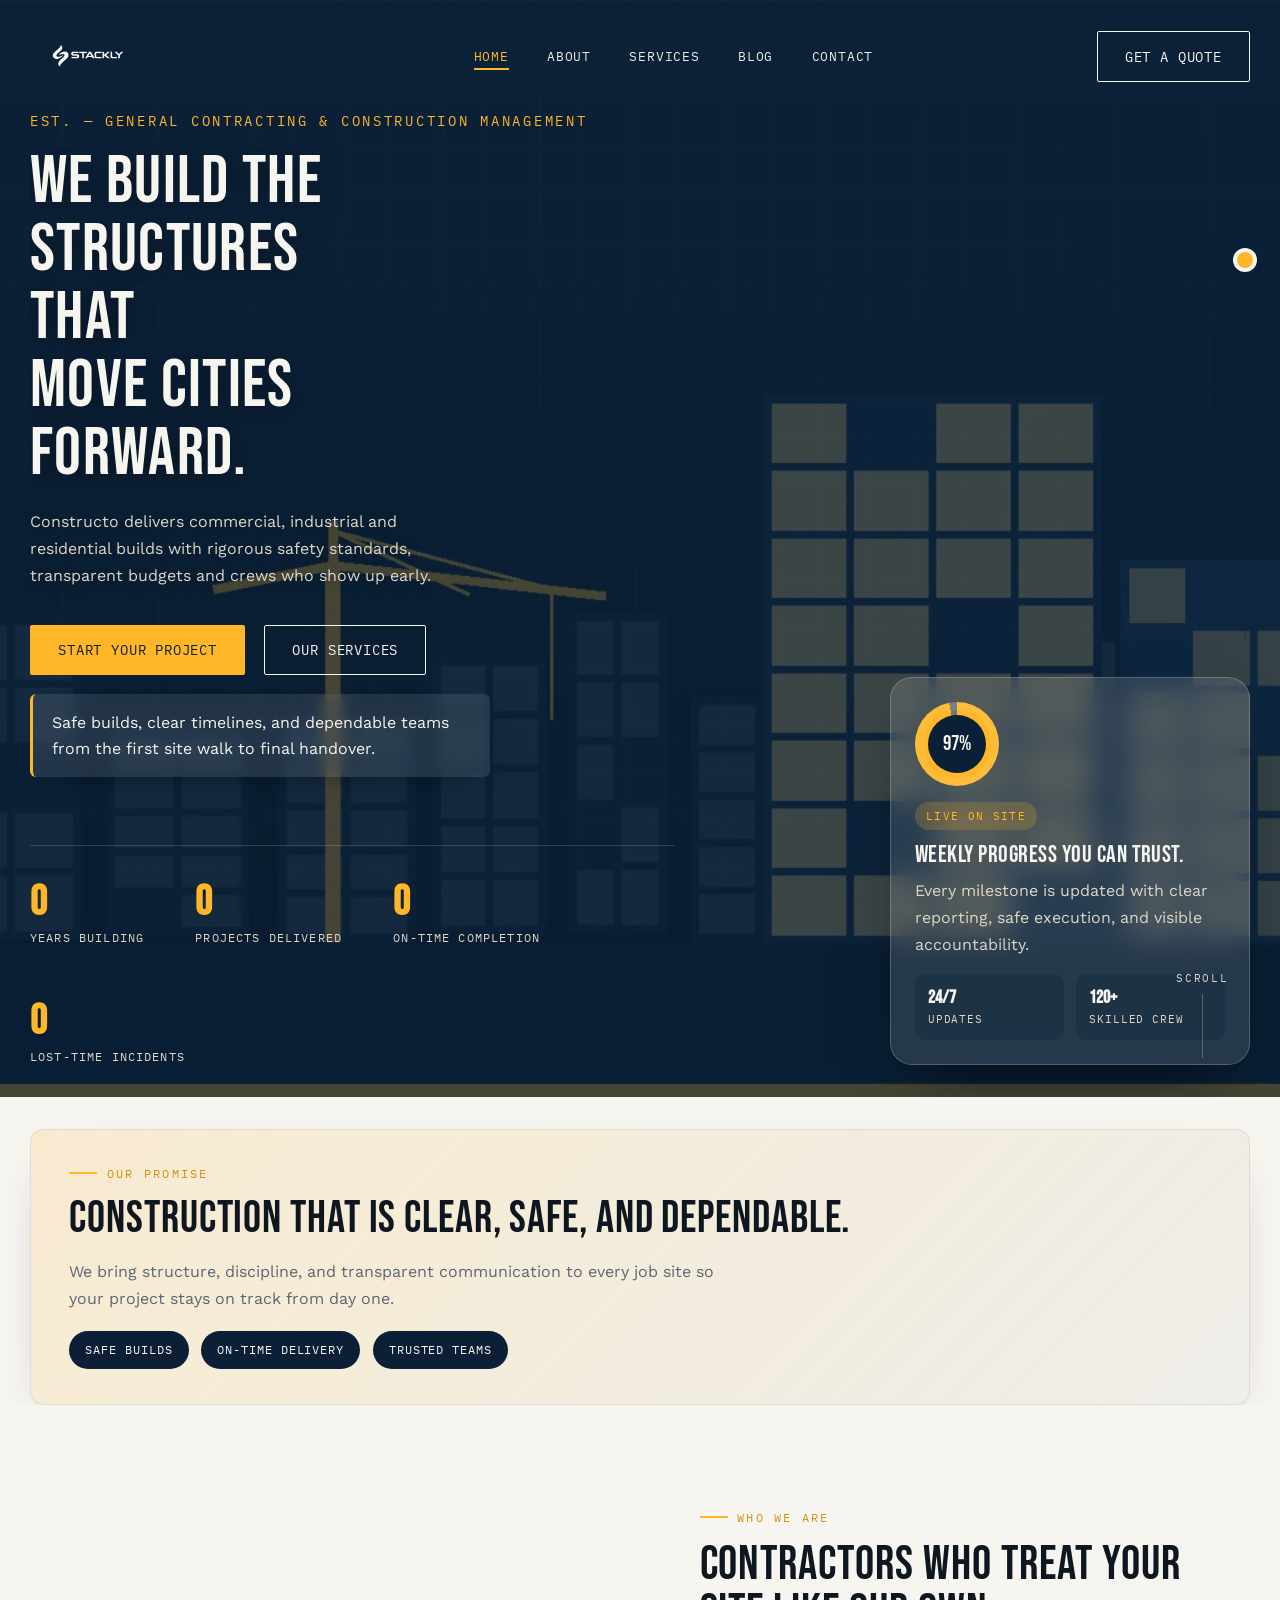
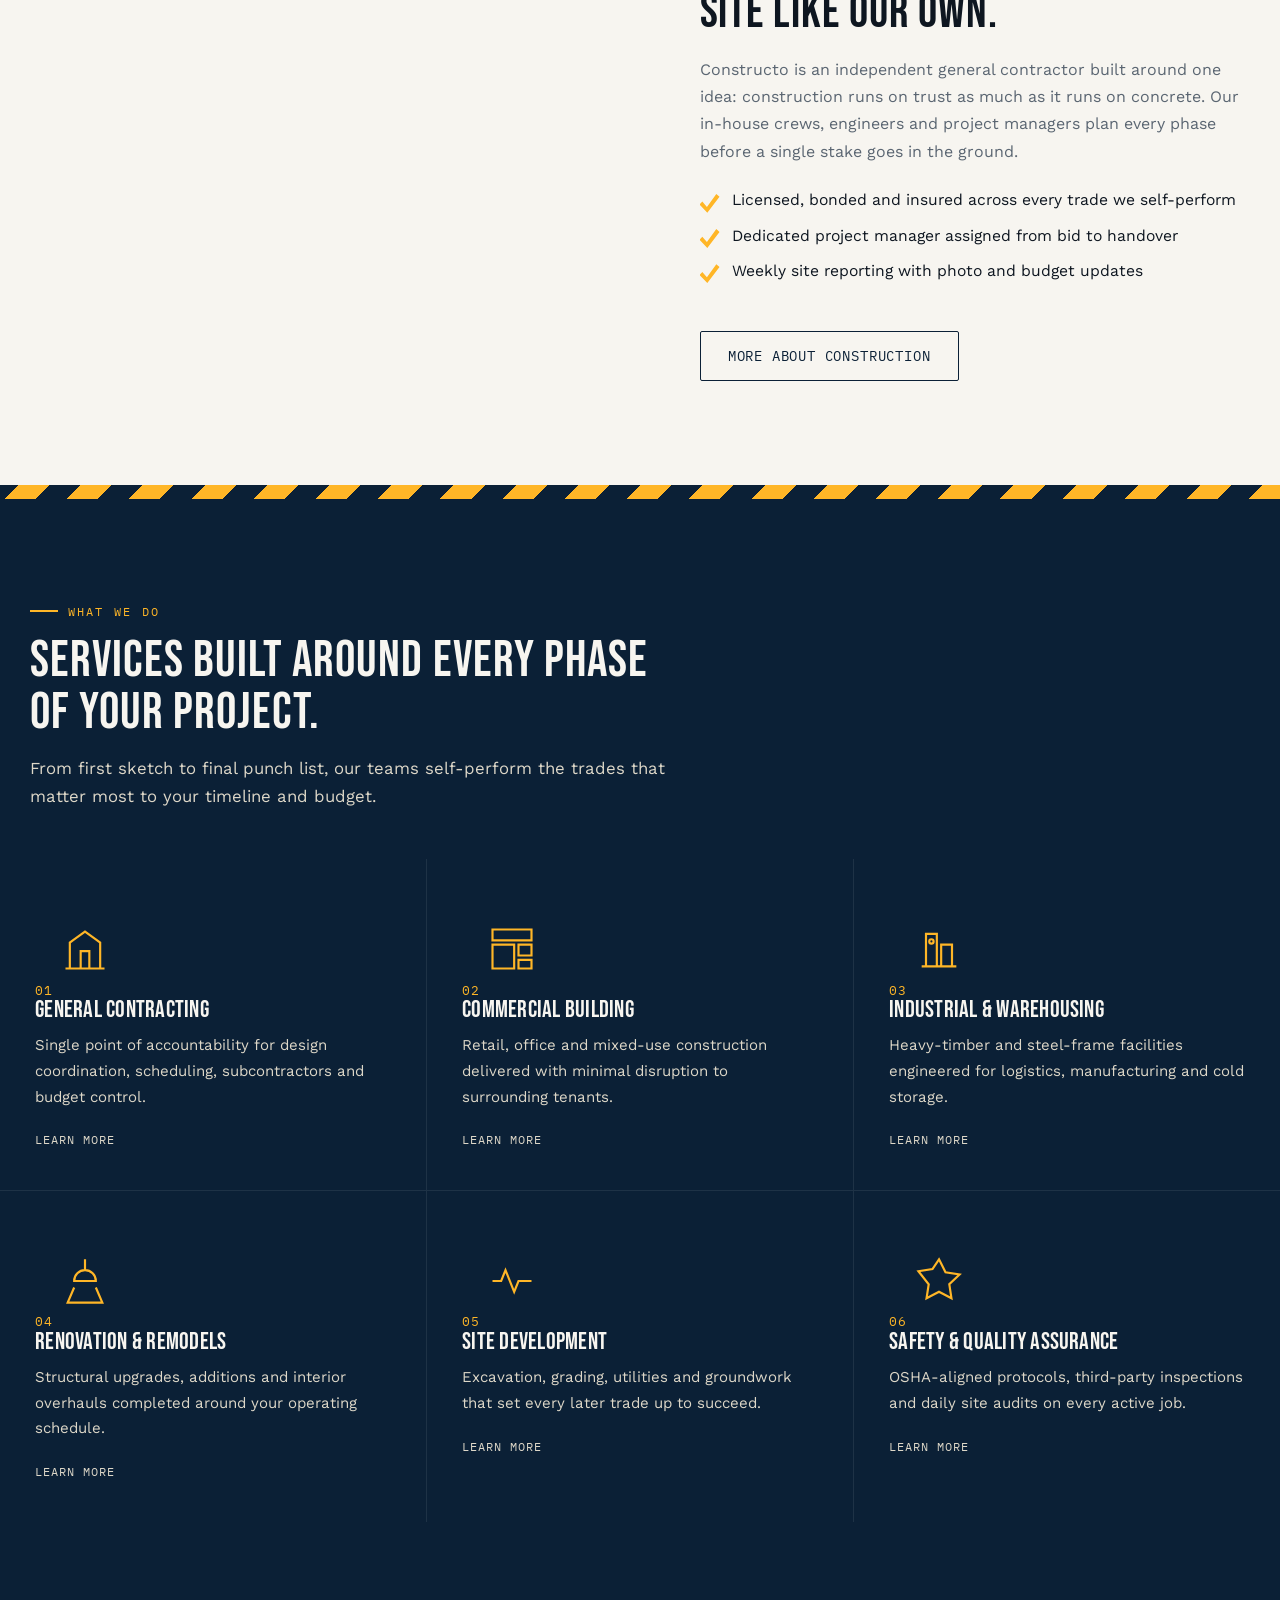
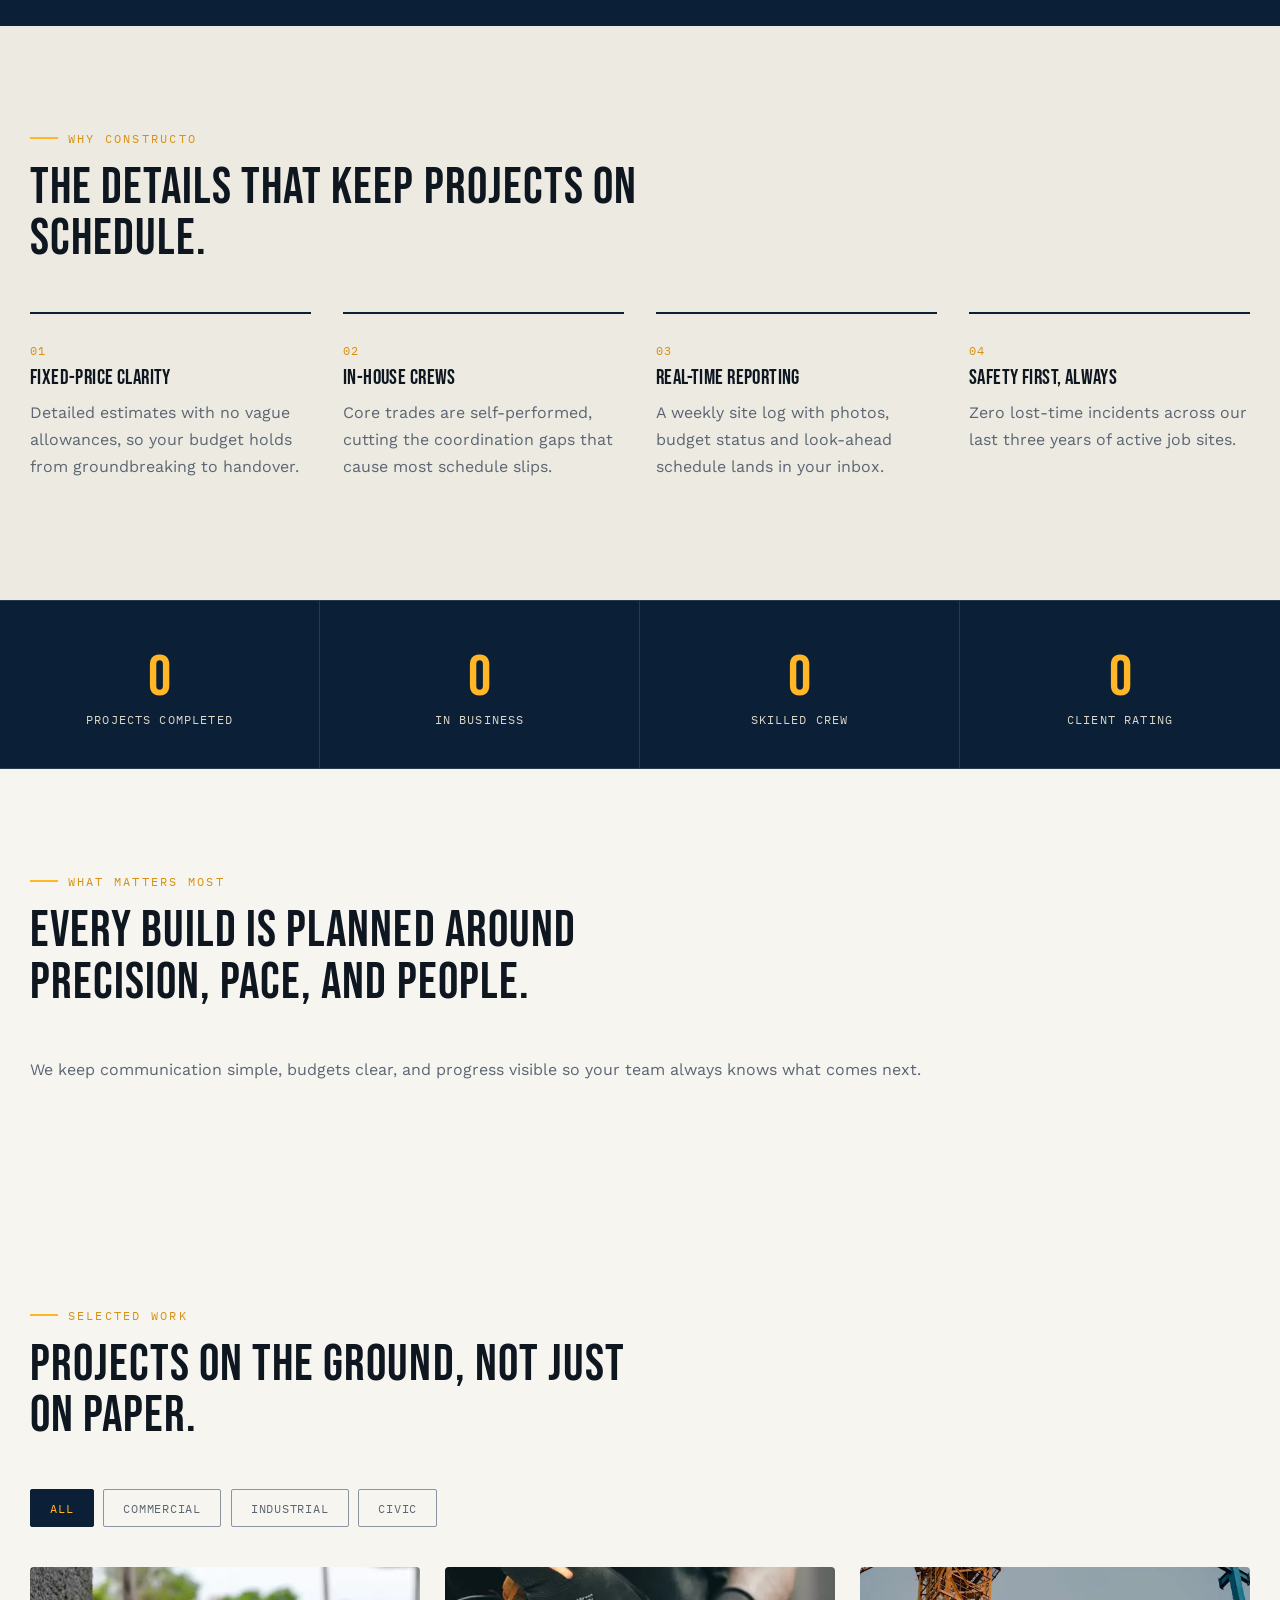
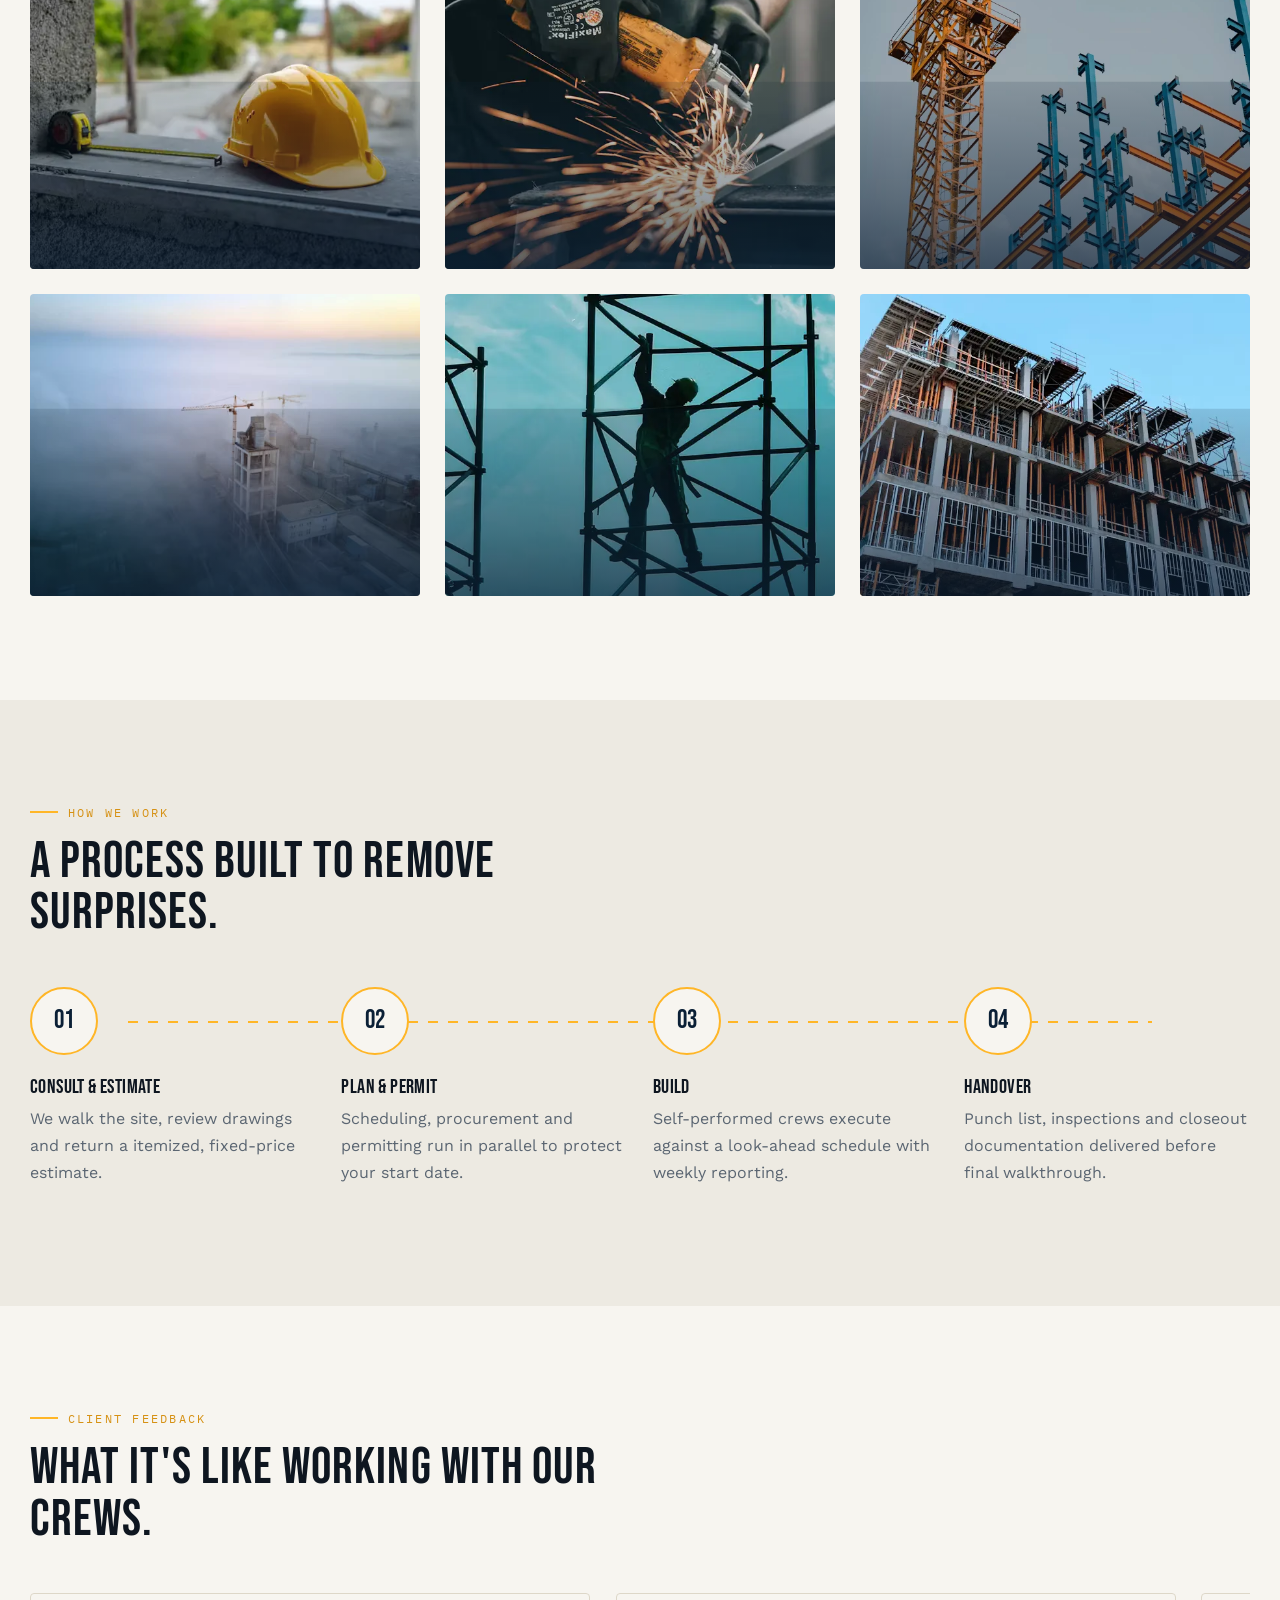
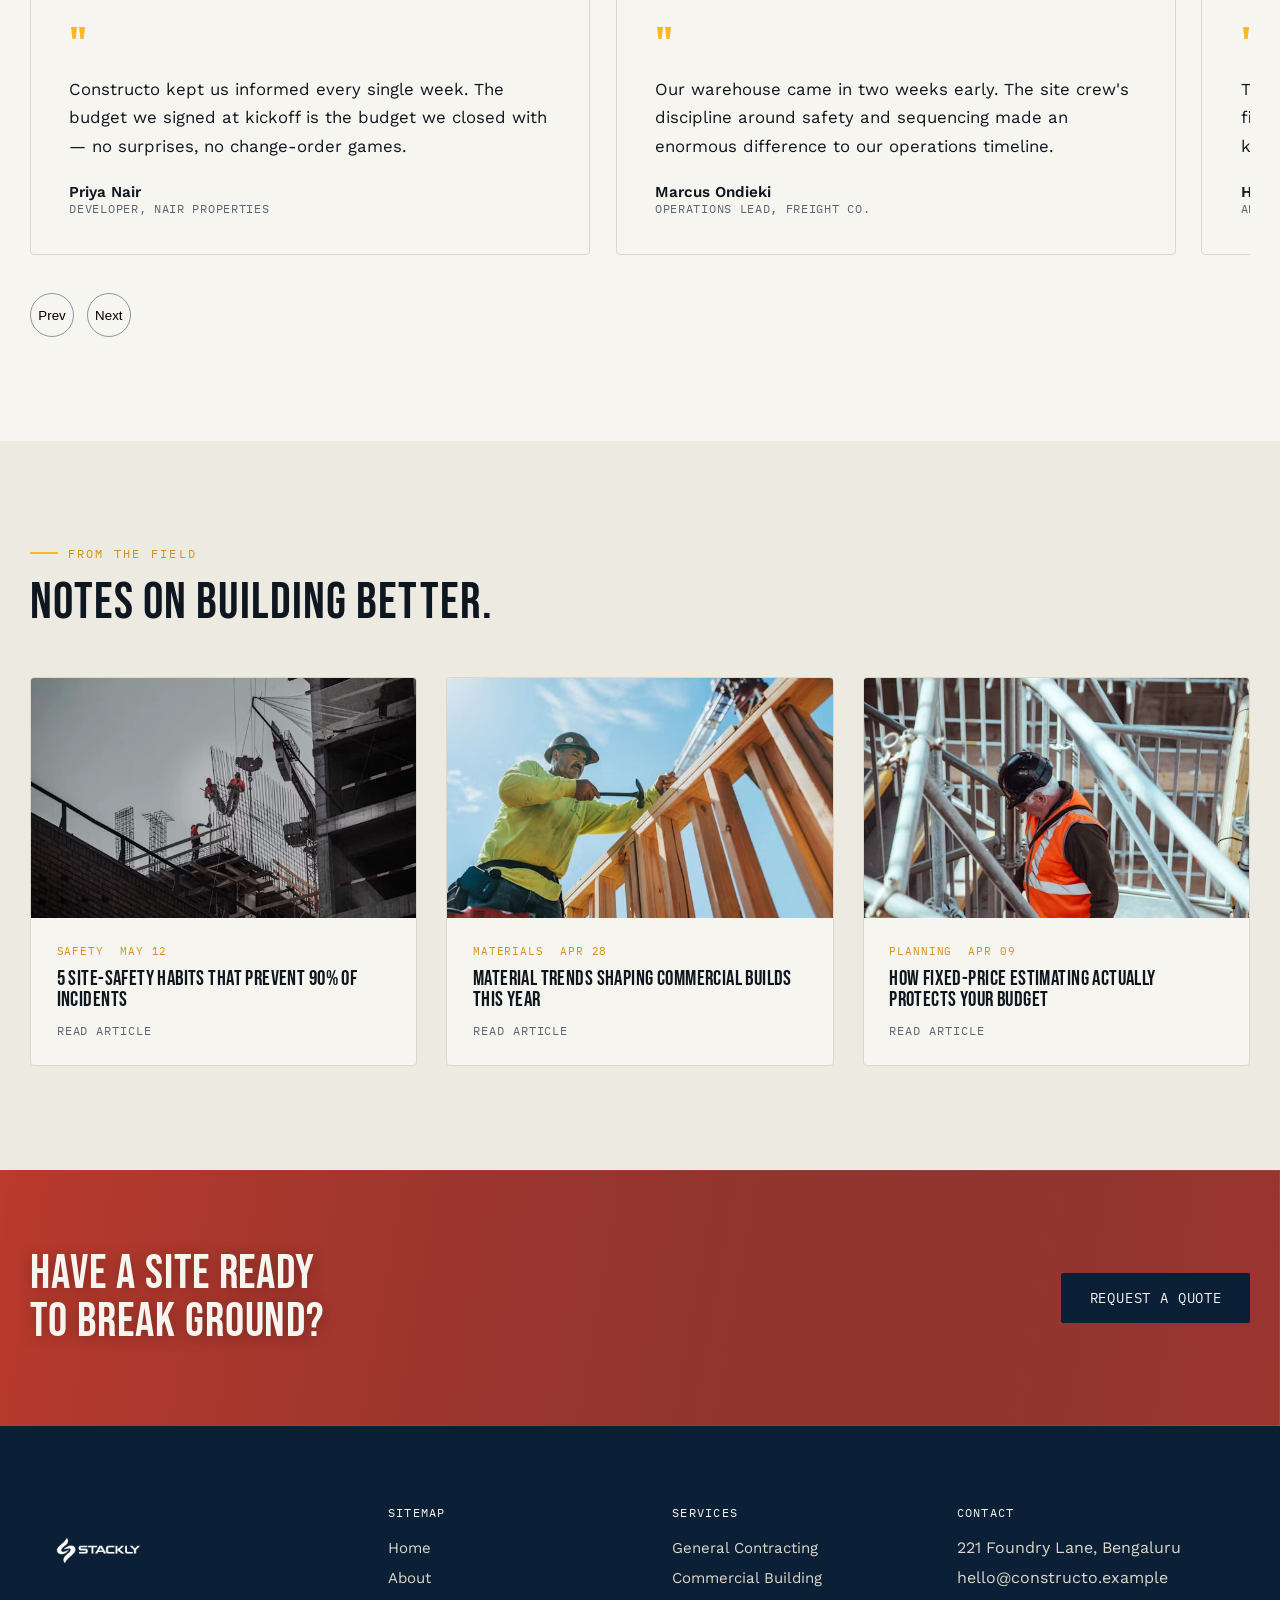
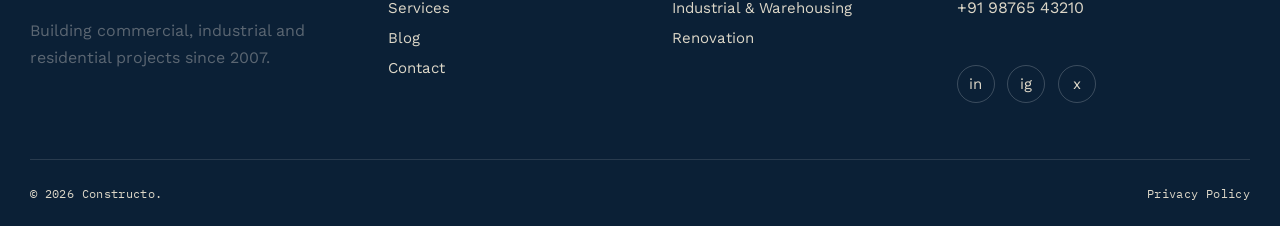
==== index.html @ 3ec55762 "first commit" ====
<!DOCTYPE html>
<html lang="en">
<head>
<meta charset="UTF-8">
<meta name="viewport" content="width=device-width, initial-scale=1.0">
<title>Constructo — Build With Precision</title>
<meta name="description" content="Constructo is a construction and building company delivering commercial, industrial and residential projects on time and on budget.">
<link rel="preconnect" href="https://fonts.googleapis.com">
<link href="https://fonts.googleapis.com/css2?family=Bebas+Neue&family=IBM+Plex+Mono:wght@400;500&family=Work+Sans:wght@400;500;600;700&display=swap" rel="stylesheet">
<link rel="stylesheet" href="style.css">
</head>
<body>

<!-- ============ NAV ============ -->
<header class="site-nav">
  <div class="container">
    <div class="logo-slot">
      <a href="index.html"><img src="logo (1).webp" alt="Constructo logo" loading="eager"></a>
    </div>
    <nav class="nav-links" id="nav-links">
      <a href="index.html" class="active">Home</a>
      <a href="about.html">About</a>
      <a href="services.html">Services</a>
      <a href="blog.html">Blog</a>
      <a href="contact.html">Contact</a>
      <a href="login.html" class="btn btn-primary nav-cta-mobile">Get a Quote</a>
    </nav>
    <div class="nav-cta">
      <a href="login.html" class="btn btn-ghost">Get a Quote</a>
      <button class="nav-toggle" aria-label="Toggle menu" aria-expanded="false" aria-controls="nav-links">
        <span></span>
      </button>
    </div>
  </div>
</header>
<div class="nav-scrim" aria-hidden="true"></div>

<!-- ============ TAPE MEASURE SCROLL INDICATOR ============ -->
<div class="tape-measure" aria-hidden="true">
  <div class="track">
    <div class="ticks"></div>
    <div class="fill"></div>
    <div class="marker"></div>
  </div>
</div>

<main>

  <!-- ============ 1. HERO ============ -->
  <section class="hero">
    <div class="hero-media">
      <video autoplay muted loop playsinline poster="images/hero-site.webp">
        <source src="https://videos.pexels.com/video-files/854986/854986-hd_1280_720_25fps.mp4" type="video/mp4">
      </video>
      <img src="hero-site.webp" alt="" width="1400" height="1000">
    </div>
    <div class="container hero-shell">
      <div class="hero-content">
        <span class="hero-kicker">Est. — General Contracting &amp; Construction Management</span>
        <h1>
          <span class="line"><span>We build the</span></span>
          <span class="line"><span>structures that</span></span>
          <span class="line"><span>move cities forward.</span></span>
        </h1>
        <p class="hero-sub">Constructo delivers commercial, industrial and residential builds with rigorous safety standards, transparent budgets and crews who show up early.</p>
        <div class="hero-actions">
          <a href="404error.html" class="btn btn-primary">Start your project</a>
          <a href="404error.html" class="btn btn-ghost">Our services</a>
        </div>
        <div class="hero-note">
          <p>Safe builds, clear timelines, and dependable teams from the first site walk to final handover.</p>
        </div>
        <div class="hero-stats">
          <div class="stat"><b data-count="18" data-suffix="+">0</b><span>Years building</span></div>
          <div class="stat"><b data-count="240" data-suffix="+">0</b><span>Projects delivered</span></div>
          <div class="stat"><b data-count="97" data-suffix="%">0</b><span>On-time completion</span></div>
          <div class="stat"><b data-count="0" data-suffix="">0</b><span>Lost-time incidents</span></div>
        </div>
      </div>
      <div class="hero-visual" aria-hidden="true">
        <div class="hero-panel">
          <div class="hero-ring"><span>97%</span></div>
          <div class="panel-copy">
            <span class="panel-badge">Live on site</span>
            <h3>Weekly progress you can trust.</h3>
            <p>Every milestone is updated with clear reporting, safe execution, and visible accountability.</p>
            <div class="panel-metrics">
              <div><strong>24/7</strong><span>Updates</span></div>
              <div><strong>120+</strong><span>Skilled crew</span></div>
            </div>
          </div>
        </div>
      </div>
    </div>
    <div class="hero-scroll"><span>Scroll</span><div class="line-track"><div class="line-fill"></div></div></div>
  </section>

  <!-- ============ 2. VISIBLE TEXT BAND ============ -->
  <section class="section text-band on-light">
    <div class="container">
      <div class="text-card">
        <span class="eyebrow">Our promise</span>
        <h2>Construction that is clear, safe, and dependable.</h2>
        <p>We bring structure, discipline, and transparent communication to every job site so your project stays on track from day one.</p>
        <div class="text-tags">
          <span>Safe builds</span>
          <span>On-time delivery</span>
          <span>Trusted teams</span>
        </div>
      </div>
    </div>
  </section>

  <!-- ============ 3. ABOUT INTRO ============ -->
  <section class="section on-light" id="about">
    <div class="container intro-grid">
      <div class="intro-media reveal-up">
        <div class="frame"><img src="webp2.webp" alt="Construction site with crane and building frame" width="1100" height="850"></div>
        <div class="tag"><small>Since</small>2007</div>
      </div>
      <div>
        <span class="eyebrow">Who we are</span>
        <h2 style="font-size:clamp(2rem,4vw,3rem);margin-bottom:1.2rem;">Contractors who treat your site like our own.</h2>
        <p>Constructo is an independent general contractor built around one idea: construction runs on trust as much as it runs on concrete. Our in-house crews, engineers and project managers plan every phase before a single stake goes in the ground.</p>
        <ul class="check-list">
          <li>Licensed, bonded and insured across every trade we self-perform</li>
          <li>Dedicated project manager assigned from bid to handover</li>
          <li>Weekly site reporting with photo and budget updates</li>
        </ul>
        <a href="404error.html" class="btn btn-ghost mt-lg" style="color:var(--navy-900);border-color:var(--navy-900);">More about construction</a>
      </div>
    </div>
  </section>

  <div class="hazard"></div>

  <!-- ============ 3. SERVICES ============ -->
  <section class="section on-dark" id="services">
    <div class="container">
      <div class="section-head on-dark">
        <span class="eyebrow">What we do</span>
        <h2>Services built around every phase of your project.</h2>
        <p>From first sketch to final punch list, our teams self-perform the trades that matter most to your timeline and budget.</p>
      </div>
    </div>
    <div class="services-grid">
      <article class="service-card">
        <span class="num">01</span>
        <svg class="icon" viewBox="0 0 48 48" fill="none" stroke="currentColor" stroke-width="2"><path d="M6 42h36M10 42V18l14-10 14 10v24M20 42V26h8v16"/></svg>
        <h3>General Contracting</h3>
        <p>Single point of accountability for design coordination, scheduling, subcontractors and budget control.</p>
        <span class="more">Learn more</span>
      </article>
      <article class="service-card">
        <span class="num">02</span>
        <svg class="icon" viewBox="0 0 48 48" fill="none" stroke="currentColor" stroke-width="2"><path d="M6 6h36v10H6zM6 20h20v22H6zM30 20h12v10H30zM30 34h12v8H30z"/></svg>
        <h3>Commercial Building</h3>
        <p>Retail, office and mixed-use construction delivered with minimal disruption to surrounding tenants.</p>
        <span class="more">Learn more</span>
      </article>
      <article class="service-card">
        <span class="num">03</span>
        <svg class="icon" viewBox="0 0 48 48" fill="none" stroke="currentColor" stroke-width="2"><path d="M8 40h32M12 40V10h10v30M26 40V20h10v20"/><circle cx="17" cy="17" r="2"/></svg>
        <h3>Industrial &amp; Warehousing</h3>
        <p>Heavy-timber and steel-frame facilities engineered for logistics, manufacturing and cold storage.</p>
        <span class="more">Learn more</span>
      </article>
      <article class="service-card">
        <span class="num">04</span>
        <svg class="icon" viewBox="0 0 48 48" fill="none" stroke="currentColor" stroke-width="2"><path d="M24 4v10M14 30l-6 14h32l-6-14M24 14a10 10 0 0110 10H14a10 10 0 0110-10z"/></svg>
        <h3>Renovation &amp; Remodels</h3>
        <p>Structural upgrades, additions and interior overhauls completed around your operating schedule.</p>
        <span class="more">Learn more</span>
      </article>
      <article class="service-card">
        <span class="num">05</span>
        <svg class="icon" viewBox="0 0 48 48" fill="none" stroke="currentColor" stroke-width="2"><path d="M6 24h8l4-10 8 20 4-10h12"/></svg>
        <h3>Site Development</h3>
        <p>Excavation, grading, utilities and groundwork that set every later trade up to succeed.</p>
        <span class="more">Learn more</span>
      </article>
      <article class="service-card">
        <span class="num">06</span>
        <svg class="icon" viewBox="0 0 48 48" fill="none" stroke="currentColor" stroke-width="2"><path d="M24 4l6 12 13 2-9.5 9 2 13L24 34l-11.5 6 2-13L5 15l13-2z"/></svg>
        <h3>Safety &amp; Quality Assurance</h3>
        <p>OSHA-aligned protocols, third-party inspections and daily site audits on every active job.</p>
        <span class="more">Learn more</span>
      </article>
    </div>
  </section>

  <!-- ============ 4. WHY CHOOSE US ============ -->
  <section class="section on-concrete">
    <div class="container">
      <div class="section-head">
        <span class="eyebrow">Why Constructo</span>
        <h2>The details that keep projects on schedule.</h2>
      </div>
      <div class="feature-row reveal-group">
        <div class="feature">
          <span class="fnum">01</span>
          <h3>Fixed-price clarity</h3>
          <p>Detailed estimates with no vague allowances, so your budget holds from groundbreaking to handover.</p>
        </div>
        <div class="feature">
          <span class="fnum">02</span>
          <h3>In-house crews</h3>
          <p>Core trades are self-performed, cutting the coordination gaps that cause most schedule slips.</p>
        </div>
        <div class="feature">
          <span class="fnum">03</span>
          <h3>Real-time reporting</h3>
          <p>A weekly site log with photos, budget status and look-ahead schedule lands in your inbox.</p>
        </div>
        <div class="feature">
          <span class="fnum">04</span>
          <h3>Safety first, always</h3>
          <p>Zero lost-time incidents across our last three years of active job sites.</p>
        </div>
      </div>
    </div>
  </section>

  <!-- ============ 5. STATS BAND ============ -->
  <section class="on-dark">
    <div class="stats-band">
      <div class="stat-block"><div class="count" data-count="240" data-suffix="+">0</div><div class="label">Projects Completed</div></div>
      <div class="stat-block"><div class="count" data-count="18" data-suffix=" yrs">0</div><div class="label">In Business</div></div>
      <div class="stat-block"><div class="count" data-count="120" data-suffix="+">0</div><div class="label">Skilled Crew</div></div>
      <div class="stat-block"><div class="count" data-count="4.9" data-suffix="/5">0</div><div class="label">Client Rating</div></div>
    </div>
  </section>

  <section class="section on-light">
    <div class="container">
      <div class="section-head">
        <span class="eyebrow">What matters most</span>
        <h2>Every build is planned around precision, pace, and people.</h2>
      </div>
      <p>We keep communication simple, budgets clear, and progress visible so your team always knows what comes next.</p>
    </div>
  </section>

  <!-- ============ 6. PROJECTS ============ -->
  <section class="section on-light" id="projects">
    <div class="container">
      <div class="section-head">
        <span class="eyebrow">Selected work</span>
        <h2>Projects on the ground, not just on paper.</h2>
      </div>
      <div class="project-filter">
        <button class="active" data-filter="all">All</button>
        <button data-filter="commercial">Commercial</button>
        <button data-filter="industrial">Industrial</button>
        <button data-filter="civic">Civic</button>
      </div>
      <div class="project-grid">
        <a class="project-card" data-category="commercial" href="services.html">
          <img src="webp3.webp" alt="Skyline Tower commercial build" width="900" height="680">
          <div class="project-overlay"><span class="cat">Commercial</span><h3>Skyline Tower</h3><span class="view">View project</span></div>
        </a>
        <a class="project-card" data-category="civic" href="services.html">
          <img src="webp4.webp" alt="Harbor Bridge infrastructure project" width="900" height="680">
          <div class="project-overlay"><span class="cat">Infrastructure</span><h3>Harbor Bridge</h3><span class="view">View project</span></div>
        </a>
        <a class="project-card" data-category="civic" href="services.html">
          <img src="webp12 - Copy.webp" alt="Civic Center building" width="900" height="680">
          <div class="project-overlay"><span class="cat">Civic</span><h3>Civic Center</h3><span class="view">View project</span></div>
        </a>
        <a class="project-card" data-category="industrial" href="services.html">
          <img src="webp13 - Copy.webp" alt="Industrial Park warehousing" width="900" height="680">
          <div class="project-overlay"><span class="cat">Industrial</span><h3>Industrial Park</h3><span class="view">View project</span></div>
        </a>
        <a class="project-card" data-category="commercial" href="services.html">
          <img src="webp5.webp" alt="Riverside residential complex" width="900" height="680">
          <div class="project-overlay"><span class="cat">Residential</span><h3>Riverside Complex</h3><span class="view">View project</span></div>
        </a>
        <a class="project-card" data-category="civic" href="services.html">
          <img src="webp6.webp" alt="Metro Transit station" width="900" height="680">
          <div class="project-overlay"><span class="cat">Civic</span><h3>Metro Transit Station</h3><span class="view">View project</span></div>
        </a>
      </div>
    </div>
  </section>

  <!-- ============ 7. PROCESS ============ -->
  <section class="section on-concrete">
    <div class="container">
      <div class="section-head">
        <span class="eyebrow">How we work</span>
        <h2>A process built to remove surprises.</h2>
      </div>
      <div class="process-track reveal-group">
        <div class="process-step"><div class="pnum">01</div><h3>Consult &amp; Estimate</h3><p>We walk the site, review drawings and return a itemized, fixed-price estimate.</p></div>
        <div class="process-step"><div class="pnum">02</div><h3>Plan &amp; Permit</h3><p>Scheduling, procurement and permitting run in parallel to protect your start date.</p></div>
        <div class="process-step"><div class="pnum">03</div><h3>Build</h3><p>Self-performed crews execute against a look-ahead schedule with weekly reporting.</p></div>
        <div class="process-step"><div class="pnum">04</div><h3>Handover</h3><p>Punch list, inspections and closeout documentation delivered before final walkthrough.</p></div>
      </div>
    </div>
  </section>

  <!-- ============ 8. TESTIMONIALS ============ -->
  <section class="section on-light">
    <div class="container">
      <div class="section-head">
        <span class="eyebrow">Client feedback</span>
        <h2>What it's like working with our crews.</h2>
      </div>
      <div class="testi-track">
        <article class="testi-card">
          <span class="quote-mark">"</span>
          <p>Constructo kept us informed every single week. The budget we signed at kickoff is the budget we closed with — no surprises, no change-order games.</p>
          <div class="testi-person">
            <!-- <div class="avatar">  alt="" width="52" height="52"></div> -->
            <div><div class="name">Priya Nair</div><div class="role">Developer, Nair Properties</div></div>
          </div>
        </article>
        <article class="testi-card">
          <span class="quote-mark">"</span>
          <p>Our warehouse came in two weeks early. The site crew's discipline around safety and sequencing made an enormous difference to our operations timeline.</p>
          <div class="testi-person">
            <!-- <div class="avatar"><img src="images/team-site-manager.webp" alt="" width="52" height="52"></div> -->
            <div><div class="name">Marcus Ondieki</div><div class="role">Operations Lead, Freight Co.</div></div>
          </div>
        </article>
        <article class="testi-card">
          <span class="quote-mark">"</span>
          <p>They caught a structural clash before it became a six-figure change order. That kind of foresight is why we keep coming back to Constructo.</p>
          <div class="testi-person">
            <!-- <div class="avatar"><img src="images/team-lead-engineer.webp" alt="" width="52" height="52"></div> -->
            <div><div class="name">Helena Brandt</div><div class="role">Architect, Brandt Studio</div></div>
          </div>
        </article>
      </div>
      <div class="testi-nav">
        <button class="testi-prev" aria-label="Previous testimonial">Prev</button>
        <button class="testi-next" aria-label="Next testimonial">Next</button>
      </div>
    </div>
  </section>

  <!-- ============ 9. BLOG PREVIEW ============ -->
  <section class="section on-concrete" id="blog">
    <div class="container">
      <div class="section-head">
        <span class="eyebrow">From the field</span>
        <h2>Notes on building better.</h2>
      </div>
      <div class="blog-grid reveal-group">
        <a class="blog-card" href="blog.html">
          <div class="blog-thumb"><img src="webp14 - Copy.webp" alt="Site safety briefing" width="900" height="600"></div>
          <div class="blog-body">
            <div class="blog-meta"><span>Safety</span><span>May 12</span></div>
            <h3>5 site-safety habits that prevent 90% of incidents</h3>
            <span class="read">Read article</span>
          </div>
        </a>
        <a class="blog-card" href="blog.html">
          <div class="blog-thumb"><img src="webp15 - Copy.webp" alt="Construction material trends" width="900" height="600"></div>
          <div class="blog-body">
            <div class="blog-meta"><span>Materials</span><span>Apr 28</span></div>
            <h3>Material trends shaping commercial builds this year</h3>
            <span class="read">Read article</span>
          </div>
        </a>
        <a class="blog-card" href="blog.html">
          <div class="blog-thumb"><img src="webp16 - Copy.webp" alt="Project planning session" width="900" height="600"></div>
          <div class="blog-body">
            <div class="blog-meta"><span>Planning</span><span>Apr 09</span></div>
            <h3>How fixed-price estimating actually protects your budget</h3>
            <span class="read">Read article</span>
          </div>
        </a>
      </div>
    </div>
  </section>

  <!-- ============ 10. CTA ============ -->
  <section class="cta-band">
    <div class="hero-media"><img src="images/cta-site.webp" alt="" width="1200" height="800"></div>
    <div class="container cta-inner">
      <h2>Have a site ready to break ground?</h2>
      <a href="404error.html" class="btn btn-primary" style="background:var(--navy-900);color:var(--paper);">Request a quote</a>
    </div>
  </section>

</main>

<!-- ============ FOOTER ============ -->
<footer class="site-footer">
  <div class="container footer-top">
    <div class="footer-col footer-logo">
      <div class="logo-slot">
        <img src="logo (1).webp" alt="Constructo logo" loading="eager">
      </div>
      <p>Building commercial, industrial and residential projects since 2007.</p>
    </div>
    <div class="footer-col">
      <h4>Sitemap</h4>
      <ul>
        <li><a href="index.html">Home</a></li>
        <li><a href="about.html">About</a></li>
        <li><a href="services.html">Services</a></li>
        <li><a href="blog.html">Blog</a></li>
        <li><a href="contact.html">Contact</a></li>
      </ul>
    </div>
    <div class="footer-col">
      <h4>Services</h4>
      <ul>
        <li><a href="404error.html">General Contracting</a></li>
        <li><a href="404error.html">Commercial Building</a></li>
        <li><a href="404error.html">Industrial &amp; Warehousing</a></li>
        <li><a href="404error.html">Renovation</a></li>
      </ul>
    </div>
    <div class="footer-col">
      <h4>Contact</h4>
      <ul>
        <li>221 Foundry Lane, Bengaluru</li>
        <li>hello@constructo.example</li>
        <li>+91 98765 43210</li>
      </ul>
      <div class="social-row mt-lg">
        <a href="404error.html" aria-label="LinkedIn">in</a>
        <a href="404error.html" aria-label="Instagram">ig</a>
        <a href="404error.html" aria-label="X">x</a>
      </div>
    </div>
  </div>
  <div class="container footer-bottom">
    <span>© 2026 Constructo.</span>
    <span><a href="404error.html">Privacy Policy</a></span>
  </div>
</footer>

<script src="https://cdnjs.cloudflare.com/ajax/libs/gsap/3.12.5/gsap.min.js"></script>
<script src="https://cdnjs.cloudflare.com/ajax/libs/gsap/3.12.5/ScrollTrigger.min.js"></script>
<script src="main.js"></script>
</body>
</html>
---- style.css ----
/* ==========================================================================
   CONSTRUCTO — Design tokens
   Palette: blueprint navy + concrete + safety amber + rebar red
   Type: Bebas Neue (display) / Work Sans (body) / IBM Plex Mono (labels)
   Signature: hazard-stripe dividers, blueprint grid texture,
              vertical tape-measure scroll indicator
   ========================================================================== */

:root{
  --navy-900:#0b2036;
  --navy-800:#12314f;
  --navy-700:#18406a;
  --navy-600:#245385;
  --concrete:#edeae2;
  --concrete-dim:#ddd7c8;
  --paper:#f7f5f0;
  --ink:#0e1620;
  --steel:#5b6672;
  --steel-light:#8b95a1;
  --amber:#ffb627;
  --amber-dim:#d69114;
  --red:#c13b2c;
  --red-dim:#9c2e22;

  --font-display:"Bebas Neue", "Arial Narrow", sans-serif;
  --font-body:"Work Sans", -apple-system, BlinkMacSystemFont, sans-serif;
  --font-mono:"IBM Plex Mono", "Courier New", monospace;

  --container:1220px;
  --gap:clamp(1rem, 2vw, 2rem);
  --radius:6px;
  --ease:cubic-bezier(.22,.9,.3,1);
  --nav-h-desktop:86px;
  --nav-h-mobile:60px;
}

*,*::before,*::after{box-sizing:border-box;}
html{scroll-behavior:smooth;overflow-x:hidden;}
body{
  margin:0;
  font-family:var(--font-body);
  color:var(--ink);
  background:var(--paper);
  -webkit-font-smoothing:antialiased;
  overflow-x:hidden;
}
body.nav-locked{overflow:hidden;height:100%;}
img{max-width:100%;display:block;}
a{color:inherit;text-decoration:none;}
ul{list-style:none;margin:0;padding:0;}
h1,h2,h3,h4{font-family:var(--font-display);letter-spacing:.02em;line-height:1;margin:0;font-weight:400;}
p{line-height:1.7;color:var(--steel);margin:0 0 1rem;}
.container{width:min(100% - 2 * 1.5rem, var(--container));margin-inline:auto;}
section{position:relative;}

/* focus visibility */
a:focus-visible,button:focus-visible,input:focus-visible,textarea:focus-visible{
  outline:3px solid var(--amber);
  outline-offset:3px;
}

@media (prefers-reduced-motion: reduce){
  *{animation-duration:.01ms !important; animation-iteration-count:1 !important; transition-duration:.01ms !important; scroll-behavior:auto !important;}
}

/* ---------- eyebrow / labels ---------- */
.eyebrow{
  font-family:var(--font-mono);
  font-size:.78rem;
  letter-spacing:.18em;
  text-transform:uppercase;
  color:var(--amber-dim);
  display:flex;
  align-items:center;
  gap:.6rem;
  margin-bottom:1rem;
}
.eyebrow::before{
  content:"";
  width:28px;height:2px;background:var(--amber);
  display:inline-block;
}
.on-dark .eyebrow{color:var(--amber);}
.on-dark .eyebrow::before{background:var(--amber);}

.section-head{max-width:640px;margin-bottom:3rem;}
.section-head h2{font-size:clamp(2.2rem,4vw,3.4rem);}
.section-head p{margin-top:1rem;font-size:1.05rem;}

/* ---------- buttons ---------- */
.btn{
  display:inline-flex;
  align-items:center;
  gap:.6rem;
  font-family:var(--font-mono);
  font-size:.85rem;
  letter-spacing:.06em;
  text-transform:uppercase;
  padding:.95rem 1.7rem;
  border-radius:2px;
  border:1px solid transparent;
  cursor:pointer;
  position:relative;
  overflow:hidden;
  transition:transform .35s var(--ease), color .3s ease, border-color .3s ease;
}
.btn-primary{background:var(--amber);color:var(--navy-900);}
.btn-primary:hover{transform:translateY(-3px);}
.btn-ghost{border-color:currentColor;color:var(--paper);}
.btn-ghost:hover{background:rgba(255,255,255,.1);color:var(--paper) !important;border-color:currentColor;}
.on-light .btn-ghost{color:var(--navy-900);border-color:var(--navy-900);}
.on-light .btn-ghost:hover{background:var(--navy-900);color:var(--paper) !important;border-color:var(--navy-900);}

/* ==========================================================================
   NAV
   ========================================================================== */
.site-nav{
  position:fixed;
  top:0;left:0;right:0;
  z-index:100;
  padding:1.1rem 0;
  transition:background .4s ease, padding .4s ease, box-shadow .4s ease;
}
.site-nav.is-scrolled{
  background:rgba(11,32,54,.92);
  backdrop-filter:blur(10px);
  padding:.7rem 0;
  box-shadow:0 10px 30px -14px rgba(0,0,0,.5);
}
.site-nav .container{display:flex;align-items:center;justify-content:space-between;gap:2rem;}
.logo-slot{
  width:auto;
  min-width:220px;
  height:auto;
  padding:0;
  border:none;
  border-radius:0;
  display:flex;align-items:center;justify-content:flex-start;
  background:transparent;
  flex-shrink:0;
  box-shadow:none;
}
.logo-slot img{
  display:block;
  max-height:78px;
  width:auto;
  object-fit:contain;
}
.nav-links{display:flex;align-items:center;gap:2.4rem;}
.nav-links a{
  font-family:var(--font-mono);
  font-size:.82rem;
  letter-spacing:.06em;
  text-transform:uppercase;
  color:var(--concrete);
  position:relative;
  padding:.3rem 0;
}
.nav-links a::after{
  content:"";
  position:absolute;left:0;bottom:0;
  width:0;height:2px;background:var(--amber);
  transition:width .35s var(--ease);
}
.nav-links a:hover::after,.nav-links a.active::after{width:100%;}
.nav-links a.active{color:var(--amber);}
.nav-cta{display:flex;align-items:center;gap:1.2rem;}
.nav-cta-mobile{display:none;}

/* Hamburger button */
.nav-toggle{
  display:none;
  width:44px;height:44px;
  border:1px solid rgba(255,255,255,.3);
  background:none;
  border-radius:3px;
  cursor:pointer;
  position:relative;
  flex-shrink:0;
  z-index:210;
}
.nav-toggle span, .nav-toggle span::before, .nav-toggle span::after{
  content:"";
  position:absolute;left:12px;right:12px;height:2px;background:var(--concrete);
  border-radius:2px;
  transition:transform .3s var(--ease), opacity .3s ease, background .3s ease;
}
.nav-toggle span{top:21px;}
.nav-toggle span::before{top:-7px;}
.nav-toggle span::after{top:7px;}
.nav-toggle.is-open span{background:transparent;}
.nav-toggle.is-open span::before{transform:translateY(7px) rotate(45deg);}
.nav-toggle.is-open span::after{transform:translateY(-7px) rotate(-45deg);}

/* Scrim behind the mobile menu */
.nav-scrim{
  position:fixed;inset:0;
  background:rgba(11,32,54,.6);
  z-index:140;
  opacity:0;
  visibility:hidden;
  pointer-events:none;
  transition:opacity .35s var(--ease), visibility 0s linear .35s;
}
.nav-scrim.is-visible{
  opacity:1;visibility:visible;
  pointer-events:none;
  transition:opacity .35s var(--ease), visibility 0s linear 0s;
}

/* ==========================================================================
   MOBILE NAV (fresh hamburger)
   ========================================================================== */
@media (max-width:880px){
  .site-nav{
    position:fixed;
    top:0;left:0;right:0;
    padding:0;
    height:var(--nav-h-mobile);
    display:flex;
    align-items:center;
    background:rgba(11,32,54,.92);
    box-shadow:0 12px 32px rgba(11,32,54,.18);
  }
  .site-nav.is-scrolled{background:rgba(11,32,54,.92);padding:0;height:var(--nav-h-mobile);}
  .site-nav .container{
    display:flex;align-items:center;justify-content:space-between;
    gap:1rem;
    width:100%;
    padding-inline:1.1rem;
    max-width:100%;
  }

  .logo-slot{min-width:0;}
  .logo-slot img{max-height:64px; width:auto; object-fit:contain; image-rendering:auto;}

  .nav-links{
    position:fixed;
    top:0;right:0;bottom:0;
    width:min(84vw,320px);
    max-width:320px;
    height:100dvh;
    display:flex;
    flex-direction:column;
    align-items:stretch;
    justify-content:flex-start;
    gap:.25rem;
    padding:calc(var(--nav-h-mobile) + 1.6rem) 1.6rem 2rem;
    background:rgba(11,32,54,.98);
    box-shadow:-16px 0 40px rgba(0,0,0,.14);
    z-index:260;
    transform:translateX(105%);
    opacity:0;
    visibility:hidden;
    pointer-events:none;
    transition:transform .35s var(--ease), opacity .25s ease, visibility .35s ease;
    overflow-y:auto;
  }
  .nav-links.is-open{
    transform:translateX(0);
    opacity:1;
    visibility:visible;
    pointer-events:auto;
  }
  .nav-links a{
    color:var(--paper);
    font-size:1.05rem;
    padding:1rem 0;
    width:100%;
    border-bottom:1px solid rgba(255,255,255,.12);
  }
  .nav-links a::after{display:none;}
  .nav-links a.active{color:var(--amber);}
  .nav-links a:hover{color:var(--amber);}
  .nav-cta-mobile{
    display:inline-flex;
    justify-content:center;
    margin-top:1.4rem;
    border:none;
  }

  .nav-cta{display:flex;align-items:center;gap:.8rem;}
  .nav-cta > .btn-ghost{display:none;}

  .nav-toggle{
    display:flex;
    align-items:center;
    justify-content:center;
    width:44px;
    height:44px;
    border:1px solid rgba(255,255,255,.22);
    background:transparent;
    border-radius:3px;
    position:relative;
    z-index:270;
    cursor:pointer;
  }
  .nav-toggle span,
  .nav-toggle span::before,
  .nav-toggle span::after{
    display:block;
    position:absolute;
    left:12px;
    right:12px;
    height:2px;
    border-radius:2px;
    background:var(--paper);
    transition:transform .3s var(--ease), opacity .3s ease, background .25s ease;
  }
  .nav-toggle span{top:21px;}
  .nav-toggle span::before{top:-7px;content:"";}
  .nav-toggle span::after{top:7px;content:"";}
  .nav-toggle.is-open span{background:transparent;}
  .nav-toggle.is-open span::before{transform:translateY(7px) rotate(45deg);}
  .nav-toggle.is-open span::after{transform:translateY(-7px) rotate(-45deg);}
}

@media (max-width:420px){
  .nav-links{width:min(86vw,320px);max-width:320px;}
}

/* ==========================================================================
   HERO
   ========================================================================== */
.hero{
  min-height:85vh;
  display:flex;
  align-items:center;
  background:var(--navy-900);
  color:var(--paper);
  position:relative;
  overflow:hidden;
  padding-top:7rem;
  padding-bottom:2rem;
}
.hero::before{ /* blueprint grid */
  content:"";
  position:absolute;inset:0;
  background-image:
    linear-gradient(rgba(255,255,255,.05) 1px, transparent 1px),
    linear-gradient(90deg, rgba(255,255,255,.05) 1px, transparent 1px);
  background-size:48px 48px;
  mask-image:radial-gradient(ellipse at 30% 40%, black 10%, transparent 70%);
  pointer-events:none;
}
.hero-media{
  position:absolute;
  inset:0;
  z-index:0;
  overflow:hidden;
}
.hero-media video,
.hero-media img{
  position:absolute;inset:0;
  width:100%;height:100%;object-fit:cover;
}
.hero-media video{
  opacity:.55;
  transform:scale(1.02);
  animation:heroVideoZoom 14s ease-in-out infinite alternate;
}
.hero-media img{
  opacity:.24;
  filter:saturate(.9) contrast(1.05);
  mix-blend-mode:normal;
  z-index:1;
}
.hero-media::after{
  content:"";
  position:absolute;inset:0;
  background:linear-gradient(100deg, rgba(11,32,54,.98) 0%, rgba(11,32,54,.8) 42%, rgba(11,32,54,.34) 100%);
}
.hero .container{position:relative;z-index:2;display:grid;grid-template-columns:minmax(0,1.1fr) minmax(280px,.9fr);gap:clamp(2rem,4vw,3rem);align-items:end;}
.hero-content{display:flex;flex-direction:column;gap:1.2rem;}
.hero-kicker{
  font-family:var(--font-mono);
  font-size:.85rem;
  letter-spacing:.2em;
  text-transform:uppercase;
  color:var(--amber);
  display:flex;align-items:center;gap:.8rem;
  overflow:hidden;
  animation:textRise .8s ease both;
}
.hero h1{
  font-size:clamp(2.3rem, 5.2vw, 4.5rem);
  max-width:14ch;
  overflow:hidden;
  color:var(--paper);
  text-shadow:0 4px 24px rgba(0,0,0,.42);
  line-height:1;
}
.hero h1 .line{display:block;overflow:hidden;}
.hero h1 .line span{
  display:block;
  color:var(--paper);
  line-height:1.02;
  transform:translateY(0);
  opacity:1;
  animation:textRise .9s ease both;
}
.hero h1 .line:nth-child(2) span{animation-delay:.1s;}
.hero h1 .line:nth-child(3) span{animation-delay:.2s;}
.hero-sub{
  max-width:44ch;
  font-size:1rem;
  color:var(--concrete-dim);
  text-shadow:0 2px 14px rgba(0,0,0,.3);
  animation:textRise .95s ease .15s both;
}
.hero-actions{display:flex;gap:1.2rem;flex-wrap:wrap;align-items:center;animation:textRise .95s ease .25s both;}
.hero-note{
  max-width:46ch;
  padding:1rem 1.2rem;
  border-left:3px solid var(--amber);
  background:rgba(255,255,255,.1);
  backdrop-filter:blur(8px);
  border-radius:6px;
  box-shadow:0 12px 30px -20px rgba(0,0,0,.6);
  animation:textRise .95s ease .3s both;
}
.hero-note p{
  margin:0;
  color:var(--paper);
  font-size:1rem;
  line-height:1.6;
}
.hero-visual{display:flex;justify-content:flex-end;align-items:center;}
.hero-panel{
  max-width:360px;
  padding:1.5rem;
  border-radius:22px;
  border:1px solid rgba(255,255,255,.2);
  background:rgba(255,255,255,.12);
  backdrop-filter:blur(14px);
  box-shadow:0 28px 60px -28px rgba(0,0,0,.7);
  animation:floatPanel 6s ease-in-out infinite;
}
.hero-ring{
  width:84px;height:84px;border-radius:50%;
  display:grid;place-items:center;
  margin-bottom:1rem;
  background:conic-gradient(var(--amber) 0 97%, rgba(255,255,255,.18) 97% 100%);
  box-shadow:inset 0 0 0 8px rgba(255,255,255,.08);
}
.hero-ring span{
  display:grid;place-items:center;
  width:58px;height:58px;border-radius:50%;
  background:var(--navy-900);color:var(--paper);
  font-family:var(--font-display);font-size:1.3rem;
}
.panel-badge{
  display:inline-flex;
  padding:.45rem .7rem;
  border-radius:999px;
  background:rgba(255,182,39,.2);
  color:var(--amber);
  font-family:var(--font-mono);
  font-size:.68rem;
  letter-spacing:.12em;text-transform:uppercase;
  margin-bottom:.8rem;
}
.hero-panel h3{font-size:1.5rem;margin-bottom:.6rem;}
.hero-panel p{color:var(--concrete-dim);margin-bottom:1rem;}
.panel-metrics{display:grid;grid-template-columns:repeat(2,1fr);gap:.8rem;}
.panel-metrics div{padding:.8rem;border-radius:10px;background:rgba(11,32,54,.28);}
.panel-metrics strong{display:block;font-family:var(--font-display);font-size:1.1rem;color:var(--paper);} 
.panel-metrics span{font-family:var(--font-mono);font-size:.68rem;letter-spacing:.08em;text-transform:uppercase;color:var(--concrete-dim);} 
.hero-stats{
  display:flex;gap:clamp(1.5rem,4vw,3.5rem);
  margin-top:3rem;
  padding-top:2rem;
  border-top:1px solid rgba(255,255,255,.15);
  flex-wrap:wrap;
}
.hero-stats .stat b{
  display:block;
  font-family:var(--font-display);
  font-size:2.6rem;
  color:var(--amber);
}
.hero-stats .stat span{
  font-family:var(--font-mono);
  font-size:.72rem;
  letter-spacing:.1em;
  text-transform:uppercase;
  color:var(--concrete-dim);
}
.hero-scroll{
  position:absolute;
  right:clamp(1.5rem,4vw,4rem);
  bottom:2.4rem;
  z-index:2;
  display:flex;flex-direction:column;align-items:center;gap:.6rem;
  font-family:var(--font-mono);
  font-size:.7rem;
  letter-spacing:.16em;
  text-transform:uppercase;
  color:var(--concrete-dim);
}
.hero-scroll .line-track{width:1px;height:64px;background:rgba(255,255,255,.25);position:relative;overflow:hidden;}
.hero-scroll .line-fill{position:absolute;top:-100%;left:0;width:100%;height:100%;background:var(--amber);animation:scrollpulse 2.2s ease-in-out infinite;}
@keyframes scrollpulse{
  0%{top:-100%;}
  50%{top:0%;}
  100%{top:100%;}
}
@keyframes floatPanel{
  0%,100%{transform:translateY(0);}
  50%{transform:translateY(-10px);}
}
@keyframes heroVideoZoom{
  0%{transform:scale(1.02);} 
  100%{transform:scale(1.12);} 
}
@keyframes textRise{
  0%{opacity:0;transform:translateY(18px);} 
  100%{opacity:1;transform:translateY(0);} 
}

/* page banner (non-home hero) */
.page-banner{
  min-height:56vh;
  display:flex;align-items:flex-end;
  background:var(--navy-900);
  color:var(--paper);
  position:relative;overflow:hidden;
  padding:9rem 0 4rem;
}
.page-banner::before{
  content:"";position:absolute;inset:0;
  background-image:linear-gradient(rgba(255,255,255,.05) 1px, transparent 1px),linear-gradient(90deg, rgba(255,255,255,.05) 1px, transparent 1px);
  background-size:48px 48px;
  background-color:rgba(11,32,54,.32);
}
.page-banner .hero-media img{opacity:.32;}
.page-banner .container{position:relative;z-index:2;}
.page-banner h1{font-size:clamp(2.6rem,6vw,4.6rem);text-shadow:0 3px 20px rgba(0,0,0,.45);} 
.page-banner .hero-sub{text-shadow:0 2px 14px rgba(0,0,0,.35);}
.crumb{
  font-family:var(--font-mono);
  font-size:.78rem;letter-spacing:.1em;text-transform:uppercase;
  color:var(--amber);margin-bottom:1rem;display:block;
}

/* ==========================================================================
   HAZARD STRIPE DIVIDER (signature transition)
   ========================================================================== */
.hazard{
  height:14px;
  background:repeating-linear-gradient(-45deg, var(--amber) 0 22px, var(--navy-900) 22px 44px);
}

/* ==========================================================================
   SECTION VARIANTS
   ========================================================================== */
.section{padding:6.5rem 0;}
.section.tight{padding:4.5rem 0;}
.on-dark{background:var(--navy-900);color:var(--paper);}
.on-dark p{color:var(--concrete-dim);}
.on-navy2{background:var(--navy-800);color:var(--paper);}
.on-navy2 p{color:var(--concrete-dim);}
.on-light{background:var(--paper);}
.on-concrete{background:var(--concrete);}

/* ---------- text band ---------- */
.text-band{padding:2rem 0 0;}
.text-card{
  padding:2.2rem clamp(1.4rem,3vw,2.4rem);
  border-radius:14px;
  background:linear-gradient(135deg, rgba(255,182,39,.16), rgba(11,32,54,.03));
  border:1px solid rgba(11,32,54,.08);
  box-shadow:0 20px 50px -28px rgba(11,32,54,.35);
}
.text-card h2{
  font-size:clamp(1.8rem,3.6vw,2.8rem);
  margin:.6rem 0 1rem;
}
.text-card p{max-width:68ch;color:var(--steel);}
.text-tags{display:flex;flex-wrap:wrap;gap:.8rem;margin-top:1.2rem;}
.text-tags span{
  display:inline-flex;align-items:center;justify-content:center;
  padding:.7rem 1rem;border-radius:999px;
  background:var(--navy-900);color:var(--paper);
  font-family:var(--font-mono);font-size:.72rem;letter-spacing:.08em;text-transform:uppercase;
}

.intro-grid{
  display:grid;
  grid-template-columns:1.1fr 1fr;
  gap:clamp(2rem,5vw,5rem);
  align-items:center;
}
.intro-media{position:relative;}
.intro-media .frame{
  position:relative;overflow:hidden;border-radius:4px;
}
.intro-media img{transition:transform 1.2s var(--ease);max-width:92%;height:auto;display:block;margin-inline:auto;}
.intro-media:hover img{transform:scale(1.07);}
.intro-media .tag{
  position:absolute;bottom:-1.4rem;left:-1.4rem;
  background:var(--amber);color:var(--navy-900);
  padding:1.3rem 1.6rem;
  font-family:var(--font-display);
  font-size:1.4rem;
  border-radius:3px;
  box-shadow:0 20px 40px -12px rgba(0,0,0,.4);
}
.intro-media .tag small{
  display:block;font-family:var(--font-mono);font-size:.6rem;letter-spacing:.1em;text-transform:uppercase;font-weight:600;
}
.check-list{margin-top:1.6rem;display:grid;gap:.8rem;}
.check-list li{display:flex;gap:.8rem;align-items:flex-start;color:var(--ink);font-size:.98rem;}
.check-list li::before{
  content:"";flex-shrink:0;width:20px;height:20px;margin-top:.15rem;
  background:var(--amber);
  clip-path:polygon(14% 44%, 0 59%, 39% 100%, 100% 20%, 84% 6%, 37% 71%);
}

/* ---------- services grid ---------- */
.services-grid{
  display:grid;
  grid-template-columns:repeat(3, 1fr);
  gap:1px;
  background:rgba(255,255,255,.08);
}
.service-card{
  background:var(--navy-900);
  padding:2.6rem 2.2rem;
  position:relative;
  overflow:hidden;
  transition:background .4s ease;
}
.service-card::before{
  content:"";position:absolute;left:0;bottom:0;width:100%;height:0;
  background:var(--amber);
  transition:height .4s var(--ease);
  z-index:0;
}
.service-card:hover::before{height:5px;}
.service-card .num{
  font-family:var(--font-mono);color:var(--amber);font-size:.8rem;letter-spacing:.1em;
}
.service-card .icon{
  width:52px;height:52px;margin:1.4rem 0 1.2rem;
  color:var(--amber);
  transition:transform .45s var(--ease);
}
.service-card:hover .icon{transform:rotate(-8deg) scale(1.08);}
.service-card h3{font-size:1.5rem;margin-bottom:.7rem;letter-spacing:.01em;}
.service-card p{font-size:.94rem;margin-bottom:1.2rem;}
.service-card .more{
  font-family:var(--font-mono);font-size:.75rem;letter-spacing:.08em;text-transform:uppercase;
  color:var(--concrete-dim);display:inline-flex;align-items:center;
  position:relative;z-index:1;
}
.service-card:hover .more{color:var(--amber);}

/* ---------- why choose us / features ---------- */
.feature-row{
  display:grid;
  grid-template-columns:repeat(4, 1fr);
  gap:2rem;
}
.feature{padding-top:1.6rem;border-top:2px solid var(--navy-900);}
.feature .fnum{font-family:var(--font-mono);font-size:.75rem;color:var(--amber-dim);letter-spacing:.1em;}
.feature h3{font-size:1.3rem;margin:.6rem 0 .6rem;}

/* ---------- projects / portfolio ---------- */
.project-filter{display:flex;gap:.6rem;flex-wrap:wrap;margin-bottom:2.5rem;}
.project-filter button{
  font-family:var(--font-mono);font-size:.78rem;letter-spacing:.06em;text-transform:uppercase;
  background:none;border:1px solid var(--steel-light);color:var(--steel);
  padding:.6rem 1.2rem;border-radius:2px;cursor:pointer;transition:.3s var(--ease);
}
.project-filter button.active,.project-filter button:hover{
  background:var(--navy-900);border-color:var(--navy-900);color:var(--amber);
}
.project-grid{
  display:grid;grid-template-columns:repeat(3,1fr);gap:1.6rem;
}
.project-card{
  position:relative;overflow:hidden;border-radius:4px;
  aspect-ratio:4/3.1;
  cursor:pointer;
}
.project-card img{width:100%;height:100%;object-fit:cover;transition:transform 1s var(--ease);}
.project-card:hover img{transform:scale(1.12);}
.project-overlay{
  position:absolute;inset:0;
  background:linear-gradient(0deg, rgba(11,32,54,.96) 10%, rgba(11,32,54,.45) 60%, rgba(11,32,54,.14) 100%);
  display:flex;flex-direction:column;justify-content:flex-end;
  padding:1.6rem;
  color:var(--paper);
  transform:translateY(38%);
  transition:transform .5s var(--ease);
}
.project-card:hover .project-overlay{transform:translateY(0);}
.project-overlay .cat{
  font-family:var(--font-mono);font-size:.68rem;letter-spacing:.1em;text-transform:uppercase;color:var(--amber);
}
.project-overlay h3{font-size:1.4rem;margin:.4rem 0;}
.project-overlay .view{
  opacity:0;transform:translateY(8px);
  transition:opacity .4s ease .1s, transform .4s ease .1s;
  font-family:var(--font-mono);font-size:.72rem;letter-spacing:.08em;text-transform:uppercase;color:var(--concrete-dim);
}
.project-card:hover .view{opacity:1;transform:translateY(0);}

/* ---------- process / timeline ---------- */
.process-track{
  display:grid;grid-template-columns:repeat(4,1fr);gap:1.6rem;position:relative;
}
.process-track::before{
  content:"";position:absolute;top:34px;left:8%;right:8%;height:2px;
  background:repeating-linear-gradient(90deg, var(--amber) 0 10px, transparent 10px 20px);
  z-index:0;
}
.process-step{position:relative;z-index:1;}
.process-step .pnum{
  width:68px;height:68px;border-radius:50%;
  background:var(--paper);border:2px solid var(--amber);
  display:flex;align-items:center;justify-content:center;
  font-family:var(--font-display);font-size:1.6rem;color:var(--navy-900);
  margin-bottom:1.4rem;
  transition:transform .4s var(--ease), background .4s ease;
}
.process-step:hover .pnum{background:var(--amber);transform:translateY(-6px);}
.process-step h3{font-size:1.25rem;margin-bottom:.5rem;}

/* ---------- stats counter band ---------- */
.stats-band{
  display:grid;grid-template-columns:repeat(4,1fr);
  border-top:1px solid rgba(255,255,255,.12);
  border-bottom:1px solid rgba(255,255,255,.12);
}
.stat-block{
  padding:2.6rem 1rem;text-align:center;border-right:1px solid rgba(255,255,255,.12);
}
.stat-block:last-child{border-right:none;}
.stat-block .count{
  font-family:var(--font-display);font-size:clamp(2.4rem,5vw,3.6rem);color:var(--amber);
}
.stat-block .label{
  font-family:var(--font-mono);font-size:.72rem;letter-spacing:.1em;text-transform:uppercase;color:var(--concrete-dim);
}

/* ---------- testimonials ---------- */
.testi-track{
  display:flex;gap:1.6rem;overflow:hidden;
}
.testi-card{
  flex:0 0 auto;width:min(560px,86vw);
  background:var(--paper);border:1px solid var(--concrete-dim);
  padding:2.4rem;border-radius:4px;
}
.testi-card .quote-mark{font-family:var(--font-display);font-size:3.4rem;color:var(--amber);line-height:.6;display:block;margin-bottom:.6rem;}
.testi-card p{color:var(--ink);font-size:1.05rem;}
.testi-person{display:flex;align-items:center;gap:1rem;margin-top:1.4rem;}
.testi-person .avatar{width:52px;height:52px;border-radius:50%;overflow:hidden;flex-shrink:0;}
.testi-person .avatar img{width:100%;height:100%;object-fit:cover;}
.testi-person .name{font-weight:600;font-size:.95rem;}
.testi-person .role{font-family:var(--font-mono);font-size:.72rem;color:var(--steel);text-transform:uppercase;letter-spacing:.06em;}
.testi-nav{display:flex;gap:.8rem;margin-top:2.4rem;}
.testi-nav button{
  width:44px;height:44px;border-radius:50%;border:1px solid var(--steel-light);
  background:none;cursor:pointer;display:flex;align-items:center;justify-content:center;
  transition:.3s var(--ease);
}
.testi-nav button:hover{background:var(--navy-900);border-color:var(--navy-900);color:var(--amber);}

/* ---------- blog preview ---------- */
.blog-grid{display:grid;grid-template-columns:repeat(3,1fr);gap:1.8rem;}
.blog-card{background:var(--paper);border-radius:4px;overflow:hidden;border:1px solid var(--concrete-dim);transition:transform .4s var(--ease), box-shadow .4s var(--ease);}
.blog-card:hover{transform:translateY(-8px);box-shadow:0 24px 44px -20px rgba(11,32,54,.35);}
.blog-thumb{aspect-ratio:16/10;overflow:hidden;}
.blog-thumb img{width:100%;height:100%;object-fit:cover;transition:transform .8s var(--ease);}
.blog-card:hover .blog-thumb img{transform:scale(1.08);}
.blog-body{padding:1.6rem;}
.blog-meta{font-family:var(--font-mono);font-size:.7rem;letter-spacing:.08em;text-transform:uppercase;color:var(--amber-dim);margin-bottom:.7rem;display:flex;gap:1rem;}
.blog-card h3{font-size:1.3rem;margin-bottom:.6rem;}
.blog-card .read{font-family:var(--font-mono);font-size:.75rem;text-transform:uppercase;letter-spacing:.08em;color:var(--steel);display:inline-flex;align-items:center;}

/* ---------- CTA band ---------- */
.cta-band{
  position:relative;overflow:hidden;background:var(--red);color:var(--paper);
  padding:5rem 0;
}
.cta-band .hero-media img{opacity:.18;}
.cta-band::after{content:"";position:absolute;inset:0;background:linear-gradient(100deg, rgba(193,59,44,.96) 0%, rgba(193,59,44,.7) 45%, rgba(193,59,44,.38) 100%);}
.cta-inner{position:relative;z-index:2;display:flex;justify-content:space-between;align-items:center;gap:2rem;flex-wrap:wrap;}
.cta-inner h2{font-size:clamp(2rem,4.5vw,3rem);max-width:16ch;text-shadow:0 2px 16px rgba(0,0,0,.28);}

/* ---------- contact form ---------- */
.contact-grid{display:grid;grid-template-columns:1fr 1fr;gap:clamp(2rem,5vw,4rem);}
.form-row{display:grid;grid-template-columns:1fr 1fr;gap:1.2rem;}
.field{margin-bottom:1.2rem;}
.field label{
  display:block;font-family:var(--font-mono);font-size:.72rem;letter-spacing:.08em;text-transform:uppercase;color:var(--steel);margin-bottom:.5rem;
}
.field input,.field textarea,.field select{
  width:100%;
  background:transparent;
  border:none;border-bottom:1.5px solid var(--concrete-dim);
  padding:.8rem .2rem;
  font-family:var(--font-body);font-size:1rem;color:var(--ink);
  transition:border-color .3s ease;
}
.field input:focus,.field textarea:focus,.field select:focus{
  border-color:var(--amber);outline:none;
}
.field textarea{resize:vertical;min-height:120px;}
.contact-info-list{display:grid;gap:1.6rem;margin-top:2rem;}
.contact-info-list .item{display:flex;gap:1rem;align-items:flex-start;}
.contact-info-list .ico{
  width:46px;height:46px;border-radius:50%;background:var(--navy-900);color:var(--amber);
  display:flex;align-items:center;justify-content:center;flex-shrink:0;
}
.contact-info-list h4{font-size:1rem;margin-bottom:.2rem;}
.map-frame{margin-top:2rem;border-radius:4px;overflow:hidden;position:relative;aspect-ratio:16/9;}
.map-frame img{width:100%;height:100%;object-fit:cover;filter:grayscale(.3) brightness(.9);}

/* ---------- FAQ (used on services page) ---------- */
.faq-list{border-top:1px solid var(--concrete-dim);}
.faq-item{border-bottom:1px solid var(--concrete-dim);}
.faq-q{
  width:100%;text-align:left;background:none;border:none;cursor:pointer;
  display:flex;justify-content:space-between;align-items:center;
  padding:1.6rem 0;font-family:var(--font-body);font-size:1.15rem;font-weight:600;color:var(--ink);
}
.faq-q .plus{width:22px;height:22px;position:relative;flex-shrink:0;}
.faq-q .plus::before,.faq-q .plus::after{content:"";position:absolute;background:var(--navy-900);top:50%;left:50%;transform:translate(-50%,-50%);}
.faq-q .plus::before{width:16px;height:2px;}
.faq-q .plus::after{width:2px;height:16px;transition:opacity .3s ease;}
.faq-item.is-open .plus::after{opacity:0;}
.faq-a{max-height:0;overflow:hidden;transition:max-height .4s var(--ease);}
.faq-a p{padding-bottom:1.6rem;}

/* ==========================================================================
   FOOTER
   ========================================================================== */
.site-footer{background:var(--navy-900);color:var(--concrete-dim);padding:5rem 0 0;}
.footer-top{
  display:grid;grid-template-columns:1.3fr 1fr 1fr 1.2fr;gap:2.5rem;padding-bottom:3.5rem;
}
.footer-logo .logo-slot{margin-bottom:1.2rem;}
.footer-logo .logo-slot img{max-height:92px;}
.footer-col h4{
  font-family:var(--font-mono);font-size:.78rem;letter-spacing:.1em;text-transform:uppercase;color:var(--paper);margin-bottom:1.2rem;
}
.footer-col ul{display:grid;gap:.7rem;}
.footer-col a{font-size:.94rem;transition:color .3s ease, padding-left .3s ease;}
.footer-col a:hover{color:var(--amber);padding-left:4px;}
.footer-bottom{
  border-top:1px solid rgba(255,255,255,.12);
  padding:1.6rem 0;
  display:flex;justify-content:space-between;align-items:center;gap:1rem;flex-wrap:wrap;
  font-family:var(--font-mono);font-size:.75rem;letter-spacing:.03em;
}
.social-row{display:flex;gap:.8rem;}
.social-row a{
  width:38px;height:38px;border-radius:50%;border:1px solid rgba(255,255,255,.2);
  display:flex;align-items:center;justify-content:center;transition:.3s var(--ease);
}
.social-row a:hover{background:var(--amber);border-color:var(--amber);color:var(--navy-900);}

/* ==========================================================================
   TAPE MEASURE SCROLL INDICATOR (signature element, desktop only)
   ========================================================================== */
.tape-measure{
  position:fixed;
  right:1.4rem;top:50%;transform:translateY(-50%);
  width:26px;height:min(46vh,380px);
  z-index:90;
  display:none;
  align-items:center;
  justify-content:center;
}
.tape-measure .track{
  position:relative;width:2px;height:100%;background:rgba(11,32,54,.18);
  border-radius:2px;
}
.tape-measure .fill{
  position:absolute;top:0;left:0;width:100%;height:0%;
  background:var(--amber);border-radius:2px;
}
.tape-measure .ticks{position:absolute;inset:0;display:flex;flex-direction:column;justify-content:space-between;}
.tape-measure .ticks span{width:9px;height:1px;background:var(--steel-light);transform:translateX(-3.5px);}
.tape-measure .marker{
  position:absolute;left:50%;transform:translate(-50%,-50%);
  width:16px;height:16px;border-radius:50%;background:var(--amber);
  box-shadow:0 0 0 4px var(--paper), 0 4px 10px rgba(0,0,0,.25);
  top:0;
}
@media (min-width:1200px){.tape-measure{display:flex;}}

/* ==========================================================================
   REVEAL UTILITIES (GSAP targets)
   ========================================================================== */
.reveal-up{opacity:0;transform:translateY(50px);}
.split-heading .word{display:inline-block;overflow:hidden;}
.split-heading .word span{display:inline-block;transform:none;opacity:1;color:var(--paper);}

/* misc */
.text-center{text-align:center;}
.mt-lg{margin-top:3rem;}
.grain{position:relative;}
.grid-2{display:grid;grid-template-columns:1fr 1fr;gap:2rem;}

/* ==========================================================================
   RESPONSIVE — REWRITTEN, MOBILE-FIRST BREAKPOINTS
   Breakpoints: 1024 (tablet-landscape), 900 (tablet), 700 (large phone),
   480 (phone)
   ========================================================================== */

/* ---- Tablet / small laptop (<=1024px) ---- */
@media (max-width:1024px){
  .services-grid{grid-template-columns:repeat(2,1fr);}
  .feature-row{grid-template-columns:repeat(2,1fr);}
  .project-grid{grid-template-columns:repeat(2,1fr);}
  .blog-grid{grid-template-columns:repeat(2,1fr);}
  .footer-top{grid-template-columns:1fr 1fr;}
  .footer-logo{grid-column:1 / -1;}
}

/* ---- Tablet portrait (<=900px) ---- */
@media (max-width:900px){
  .hero{padding-top:calc(var(--nav-h-mobile) + 1.5rem);padding-bottom:3rem;min-height:auto;}
  .hero .container{grid-template-columns:1fr;gap:2rem;align-items:stretch;}
  .hero h1{font-size:clamp(2.2rem,7vw,3.2rem);max-width:100%;overflow-wrap:break-word;word-break:break-word;}
  .hero-sub, .hero-note p{max-width:100%;overflow-wrap:break-word;word-break:break-word;}
  .hero-actions{flex-direction:column;align-items:stretch;}
  .hero-actions .btn{justify-content:center;width:100%;}
  .hero-visual{justify-content:center;order:-1;}
  .hero-panel{width:100%;max-width:100%;}
  .hero-scroll{display:none;}
  .hero-stats{gap:1.4rem;margin-top:2rem;padding-top:1.4rem;}
  .hero-stats .stat b{font-size:2rem;}

  .page-banner{min-height:auto;padding:calc(var(--nav-h-mobile) + 2rem) 0 3rem;}
  .page-banner .container{display:grid;gap:1.5rem;}
  .page-banner .hero-media{position:absolute;inset:0;}
  .page-banner h1{font-size:clamp(2.1rem,7vw,3rem);max-width:100%;overflow-wrap:break-word;word-break:break-word;}
  .page-banner .hero-sub{font-size:1rem;max-width:100%;overflow-wrap:break-word;word-break:break-word;}

  .intro-grid{grid-template-columns:1fr;gap:2.6rem;}
  .intro-media{order:-1;}
  .intro-media .tag{left:1rem;bottom:-1.2rem;padding:1rem 1.3rem;font-size:1.2rem;}

  .services-grid{grid-template-columns:1fr;}
  .feature-row{grid-template-columns:1fr 1fr;gap:1.4rem;}

  .cta-inner{flex-direction:column;align-items:flex-start;text-align:left;}
  .cta-inner .btn{width:100%;justify-content:center;}

  .contact-grid{grid-template-columns:1fr;}
  .form-row{grid-template-columns:1fr;}
}

/* ---- Large phones (<=700px) ---- */
@media (max-width:700px){
  .section{padding:4rem 0;}
  .section-head{margin-bottom:2.2rem;}
  .section-head h2{font-size:clamp(1.8rem,7vw,2.4rem);}

  .stats-band{grid-template-columns:repeat(2,1fr);}
  .stat-block{border-bottom:1px solid rgba(255,255,255,.12);padding:2rem .8rem;}
  .stat-block:nth-child(2n){border-right:none;}

  .project-grid{grid-template-columns:1fr;}
  .project-overlay{transform:translateY(0);background:linear-gradient(0deg, rgba(11,32,54,.92) 20%, rgba(11,32,54,.3) 75%, rgba(11,32,54,.05) 100%);}
  .project-overlay .view{opacity:1;transform:translateY(0);}

  .process-track{grid-template-columns:1fr 1fr;gap:2rem 1.2rem;}
  .process-track::before{display:none;}

  .blog-grid{grid-template-columns:1fr;}

  .testi-card{width:88vw;padding:1.8rem;}

  .footer-top{grid-template-columns:1fr;gap:1.8rem;padding-bottom:2rem;}
  .footer-col{padding-bottom:1.4rem;border-bottom:1px solid rgba(255,255,255,.08);}
  .footer-col:last-child{border-bottom:none;}
  .footer-bottom{flex-direction:column;align-items:flex-start;gap:.6rem;padding-top:1rem;}
  .footer-bottom span{width:100%;}
  .social-row{justify-content:flex-start;}
}

/* ---- Phones (<=480px) ---- */
@media (max-width:480px){
  .container{width:min(100% - 2 * 1.1rem, var(--container));}
  .hero h1{font-size:clamp(1.9rem,8vw,2.6rem);}
  .hero-kicker{font-size:.72rem;letter-spacing:.14em;}
  .hero-note{padding:.85rem 1rem;}
  .hero-stats{gap:1rem 1.4rem;}
  .hero-stats .stat b{font-size:1.7rem;}

  .feature-row{grid-template-columns:1fr;}
  .process-track{grid-template-columns:1fr;}
  .stats-band{grid-template-columns:1fr;}
  .stat-block{border-right:none !important;}

  .btn{padding:.85rem 1.3rem;font-size:.78rem;}
  .section-head h2{font-size:clamp(1.6rem,8vw,2.1rem);}
  .text-card{padding:1.6rem 1.2rem;}

  .testi-card{width:90vw;padding:1.4rem;}
  .testi-card .quote-mark{font-size:2.6rem;}
}
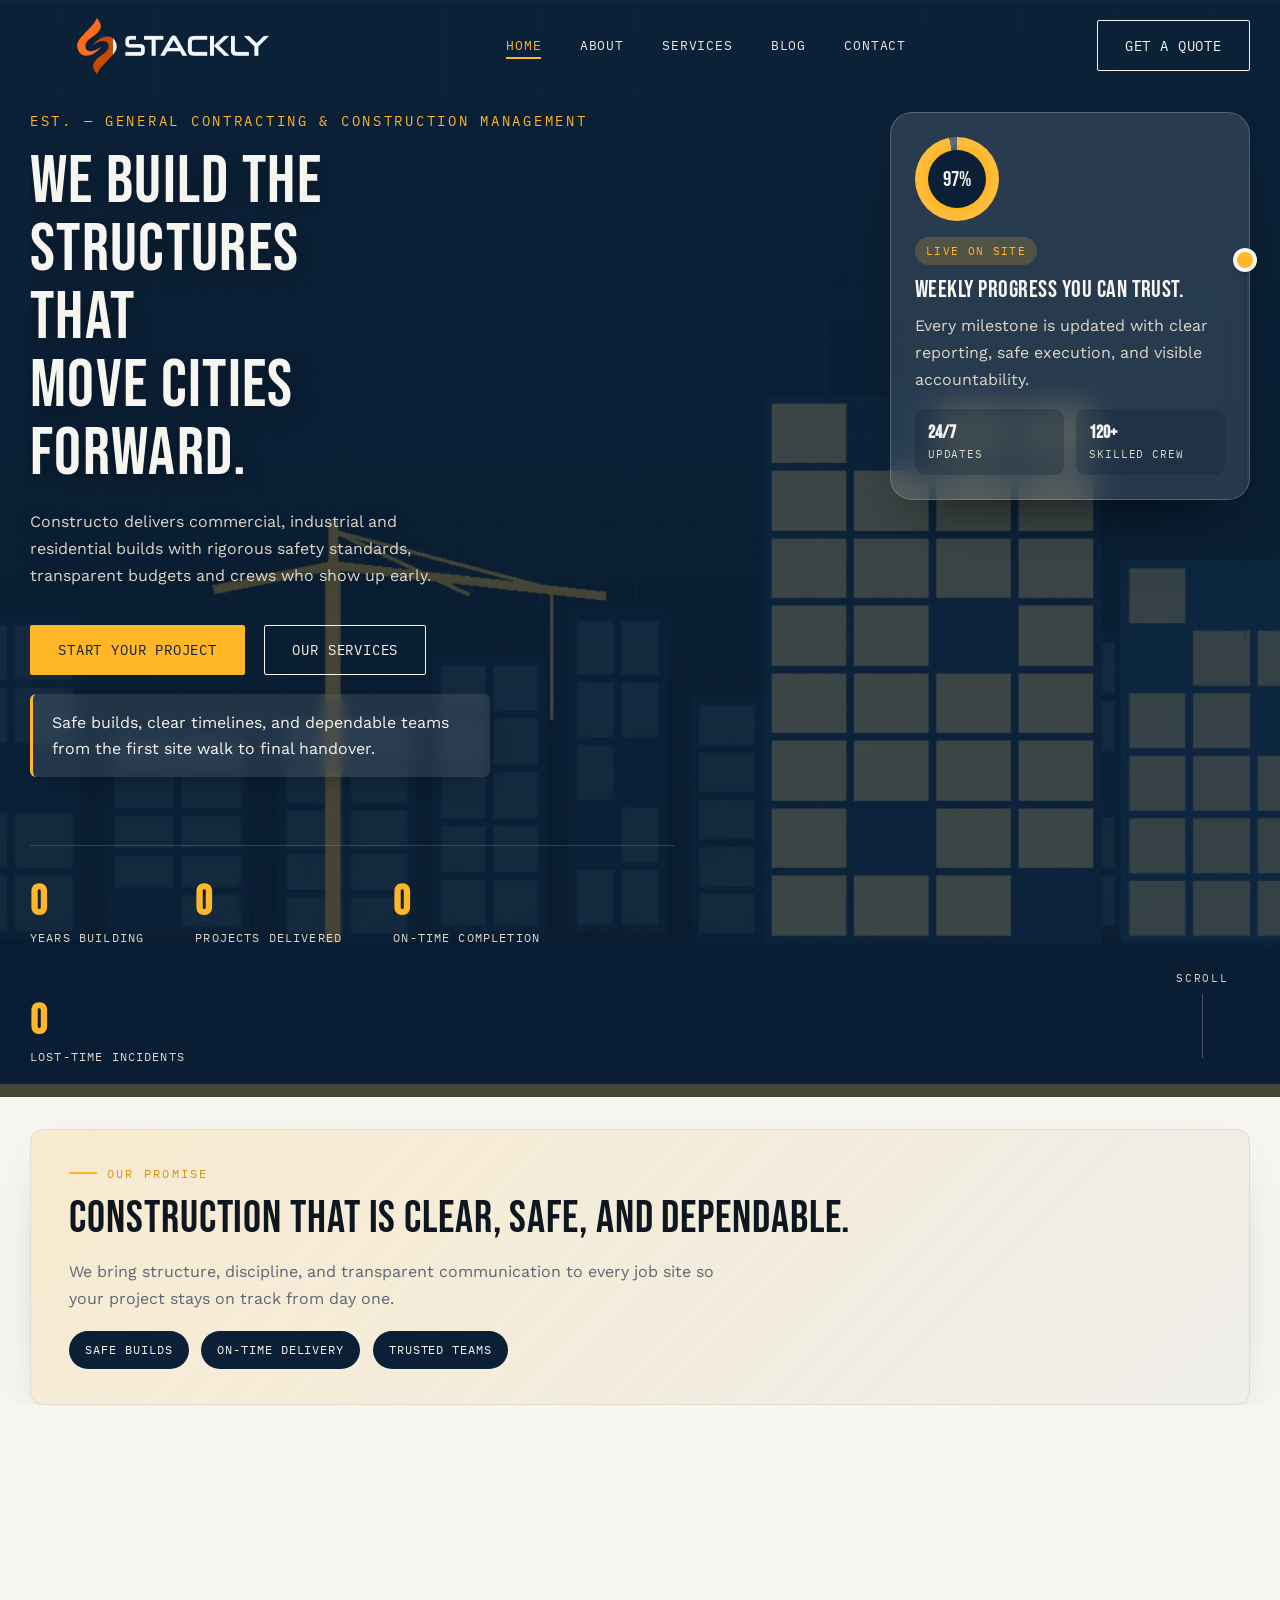
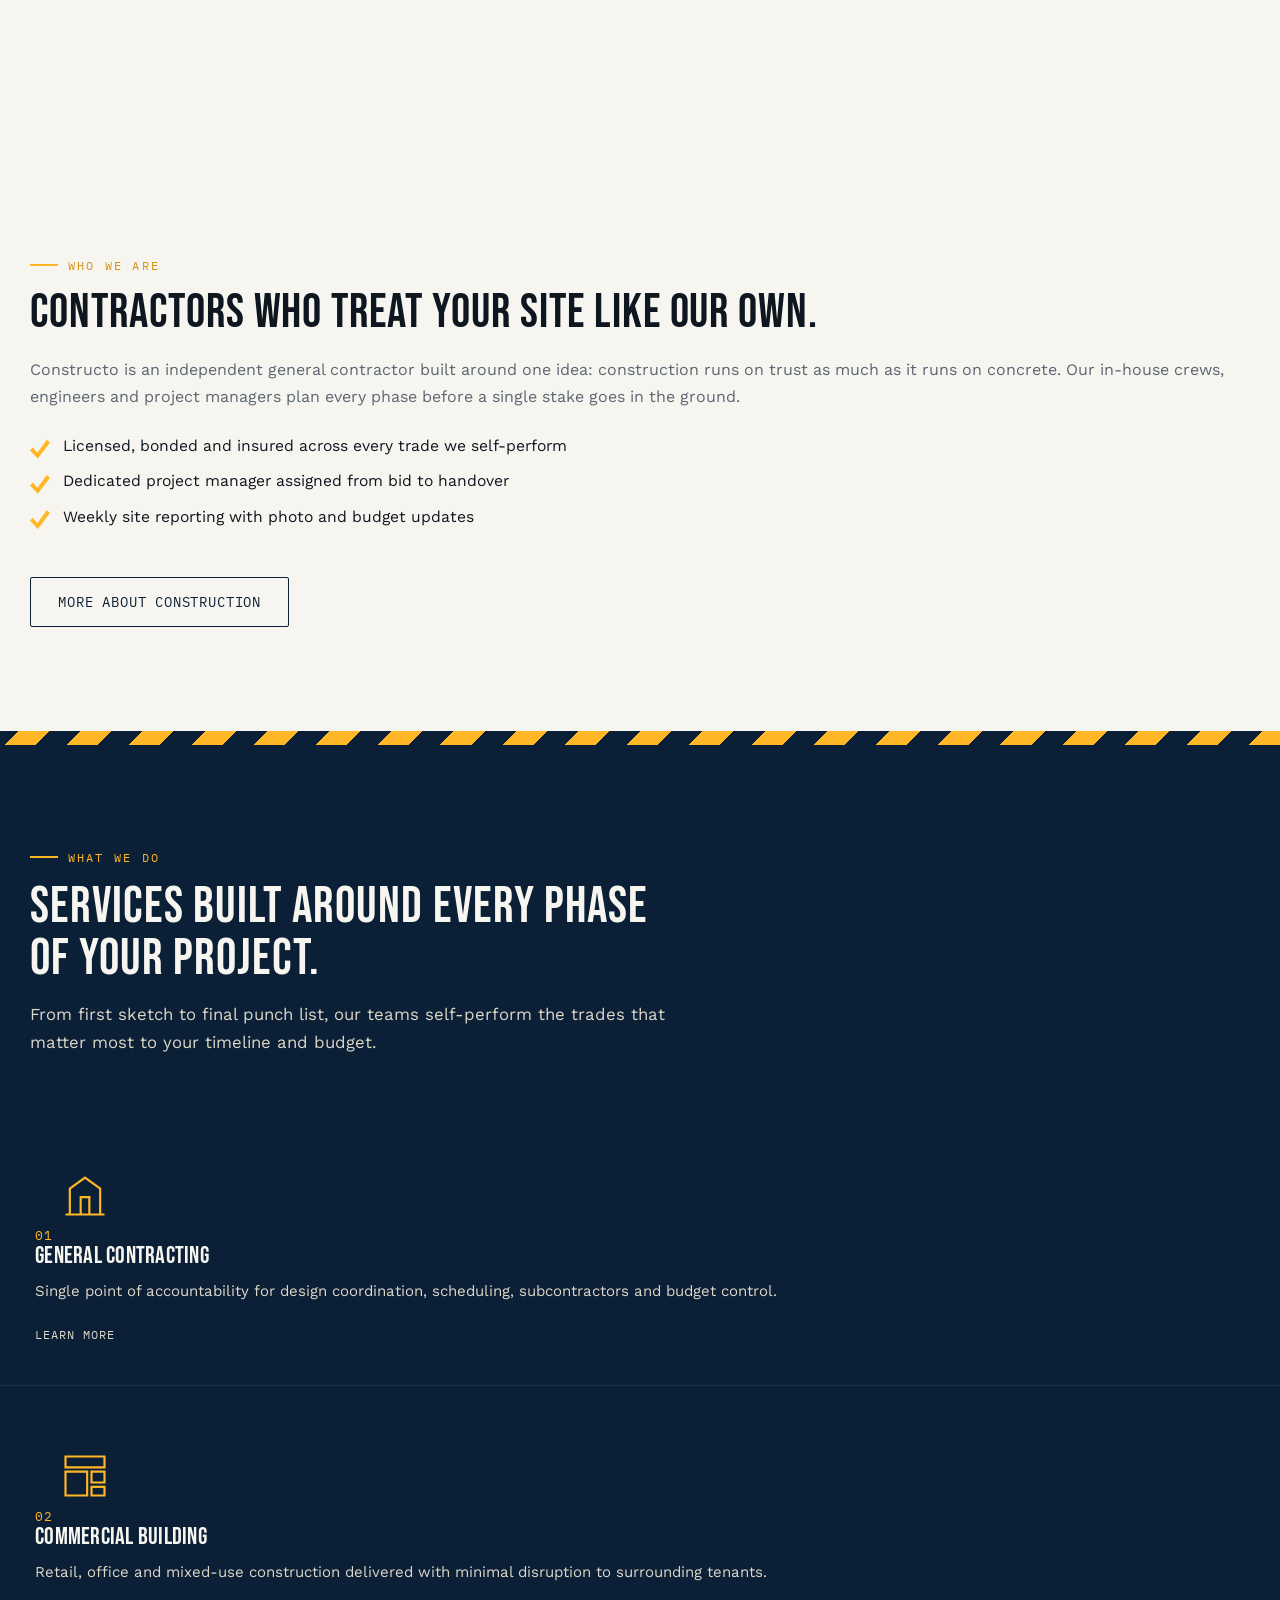
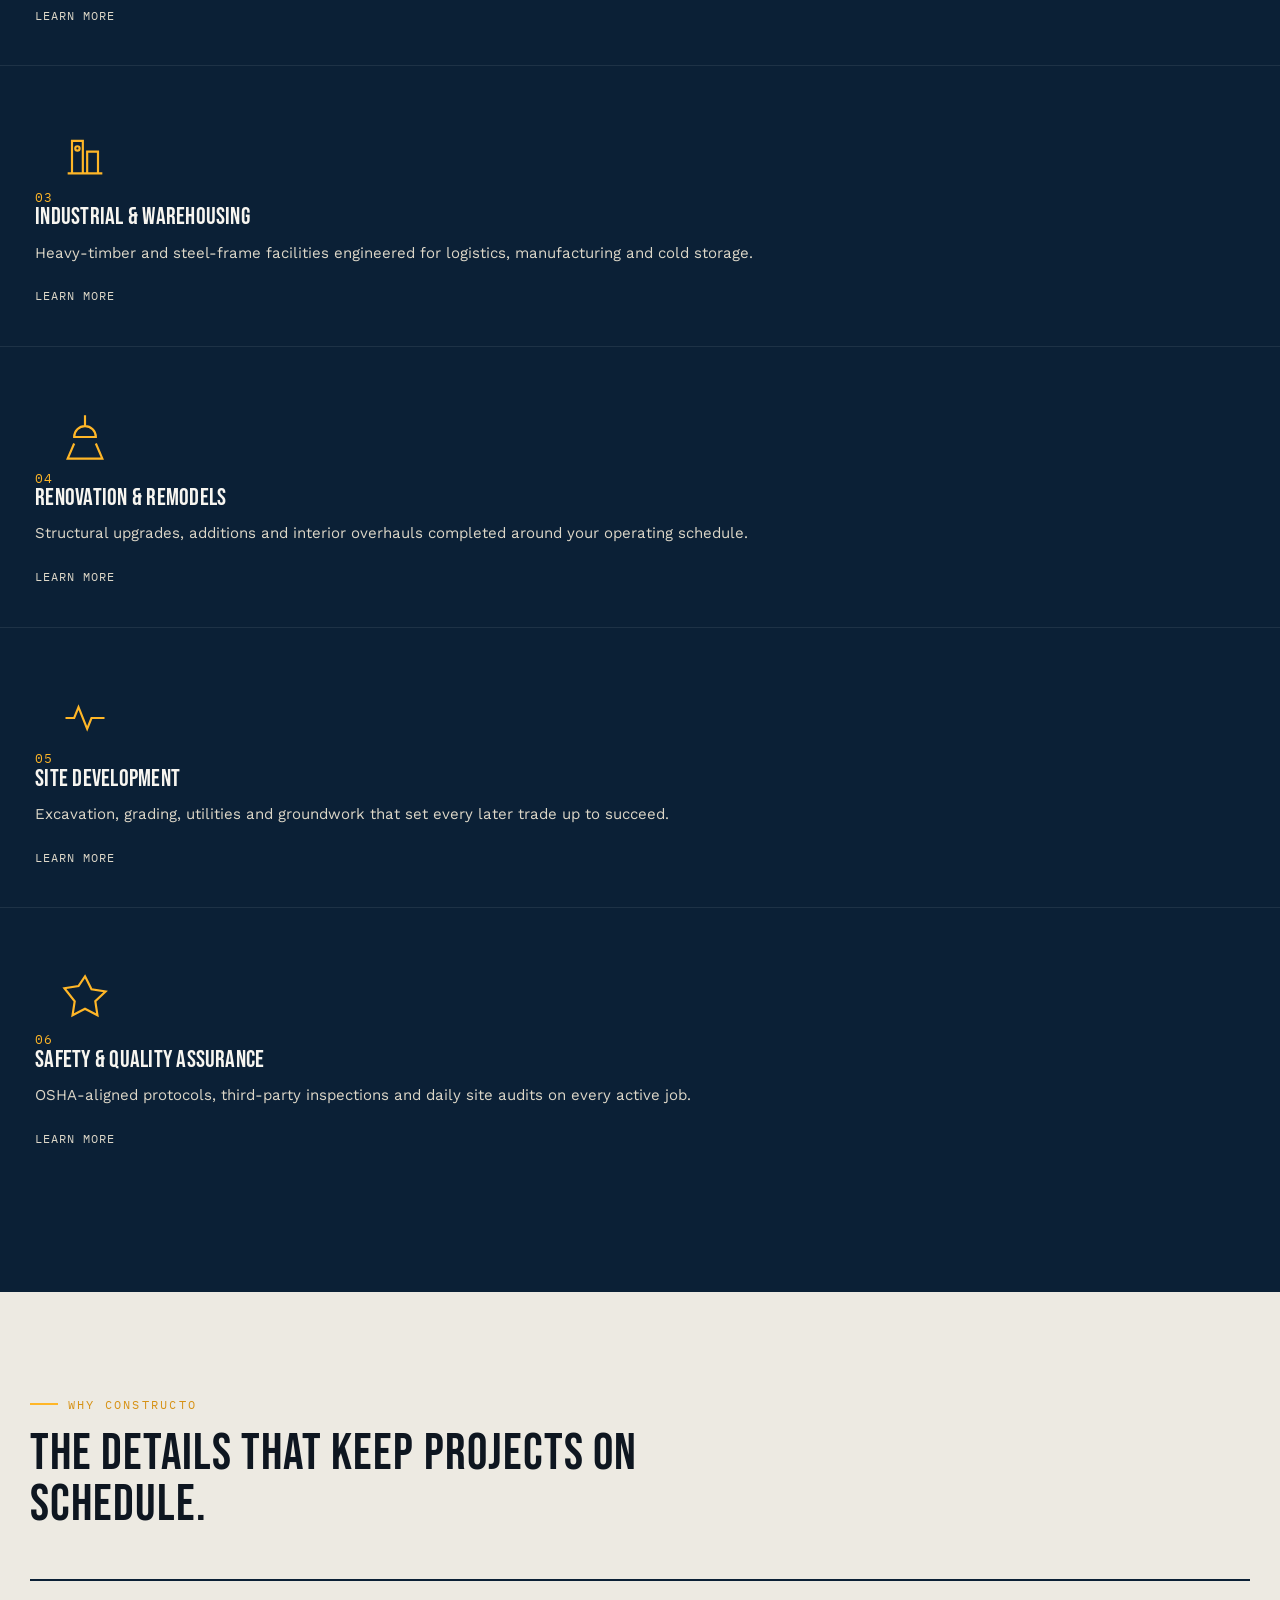
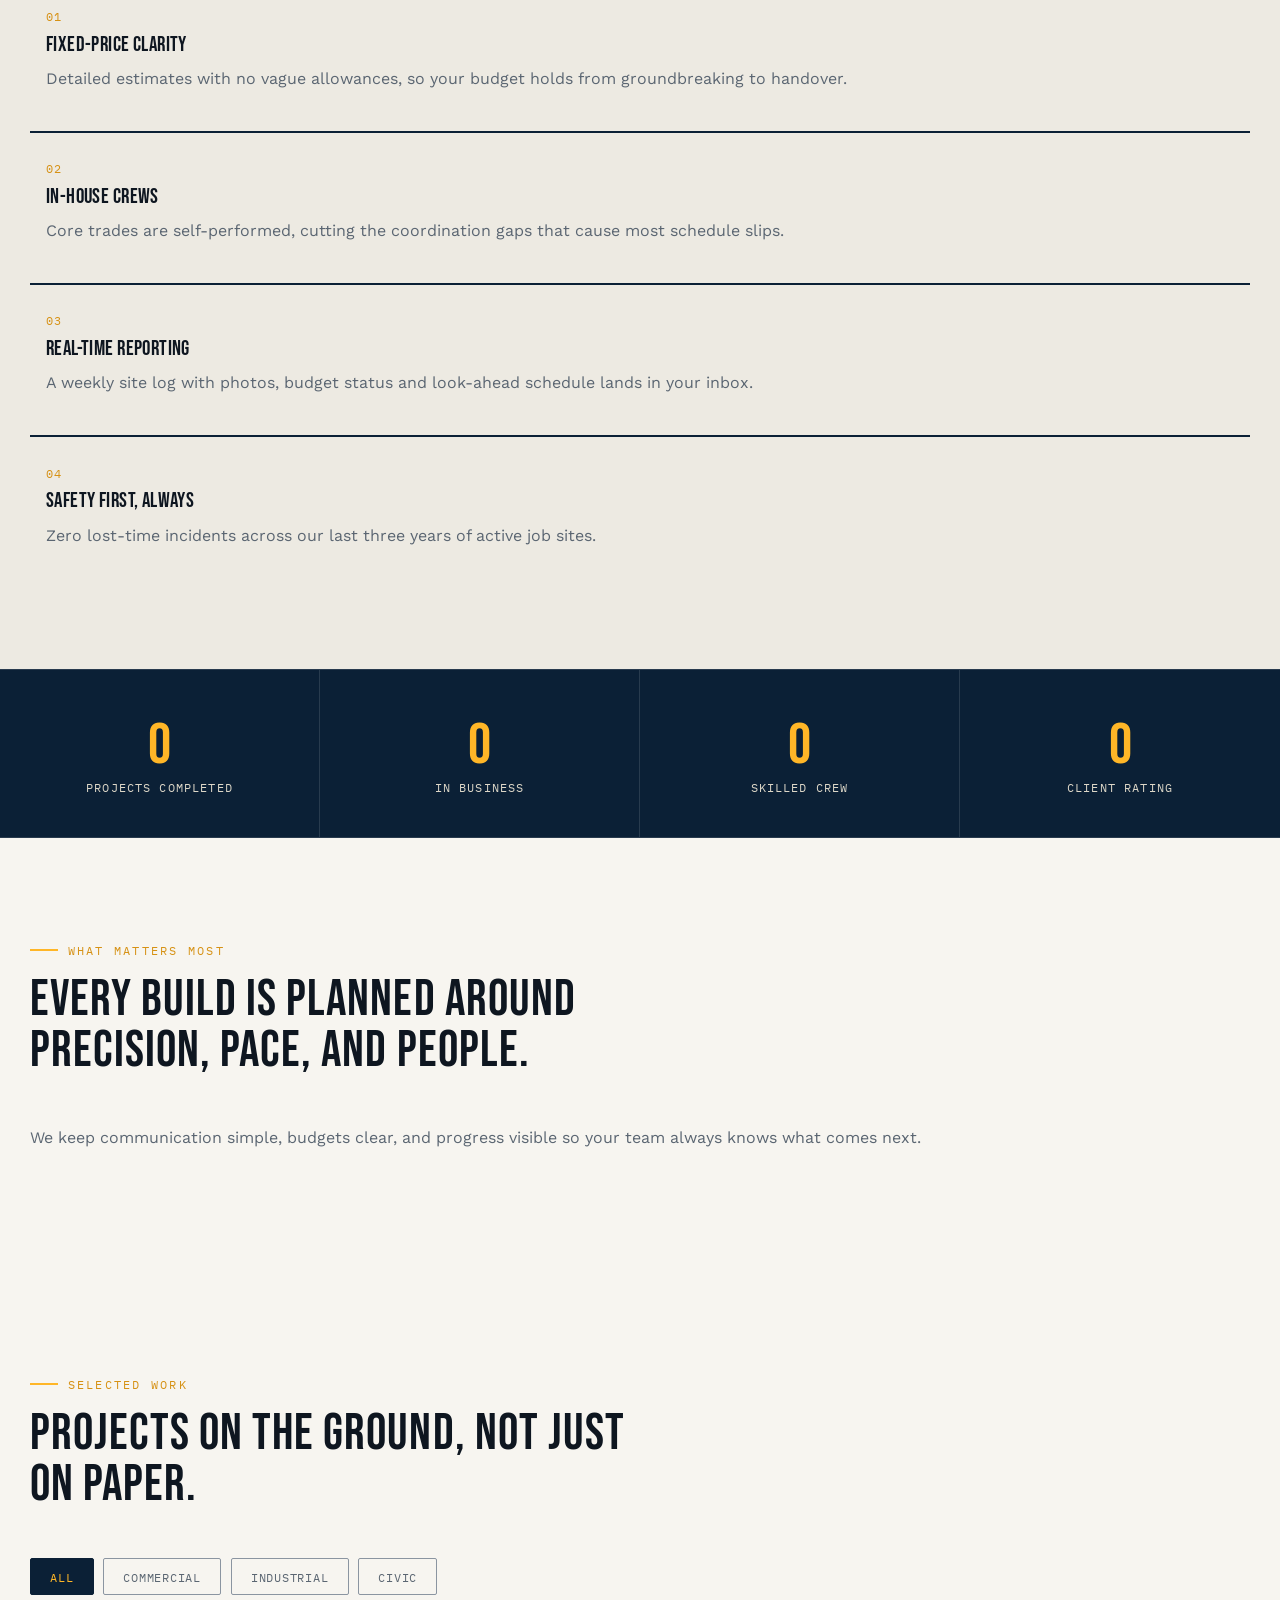
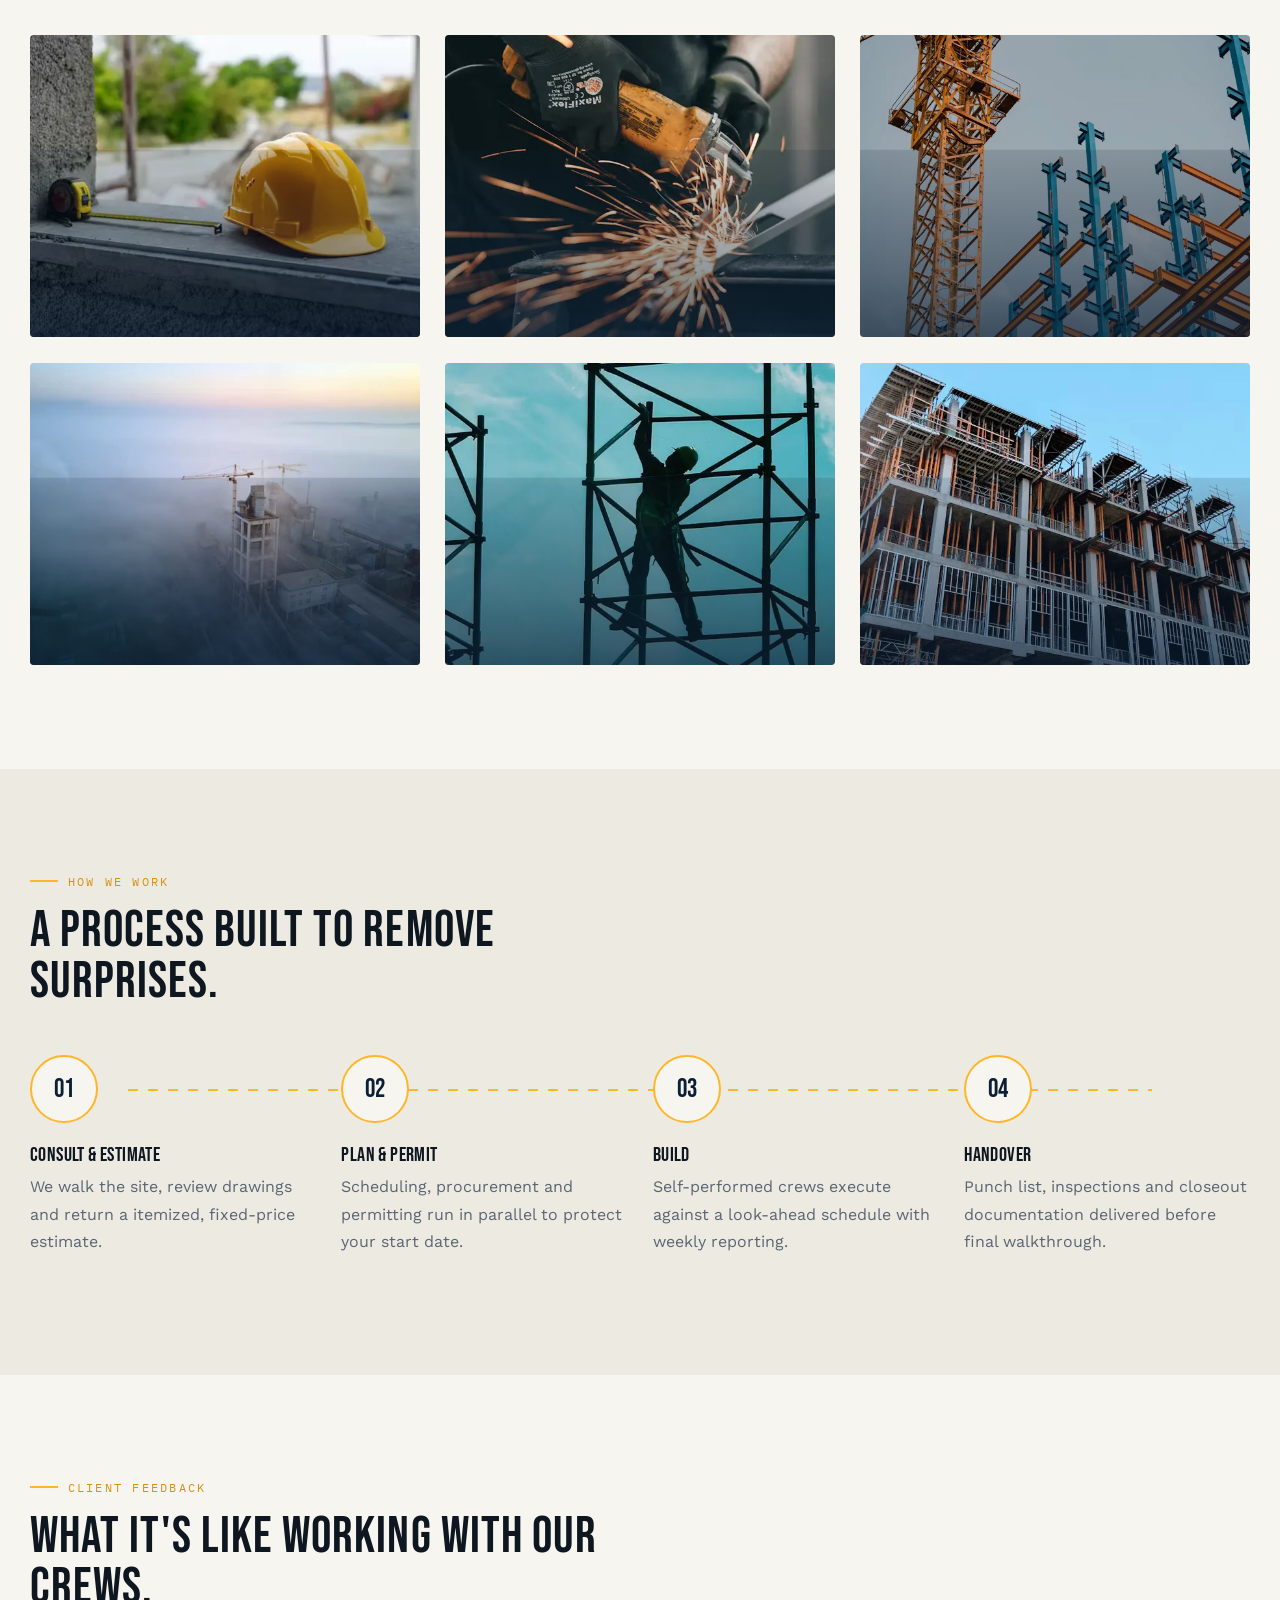
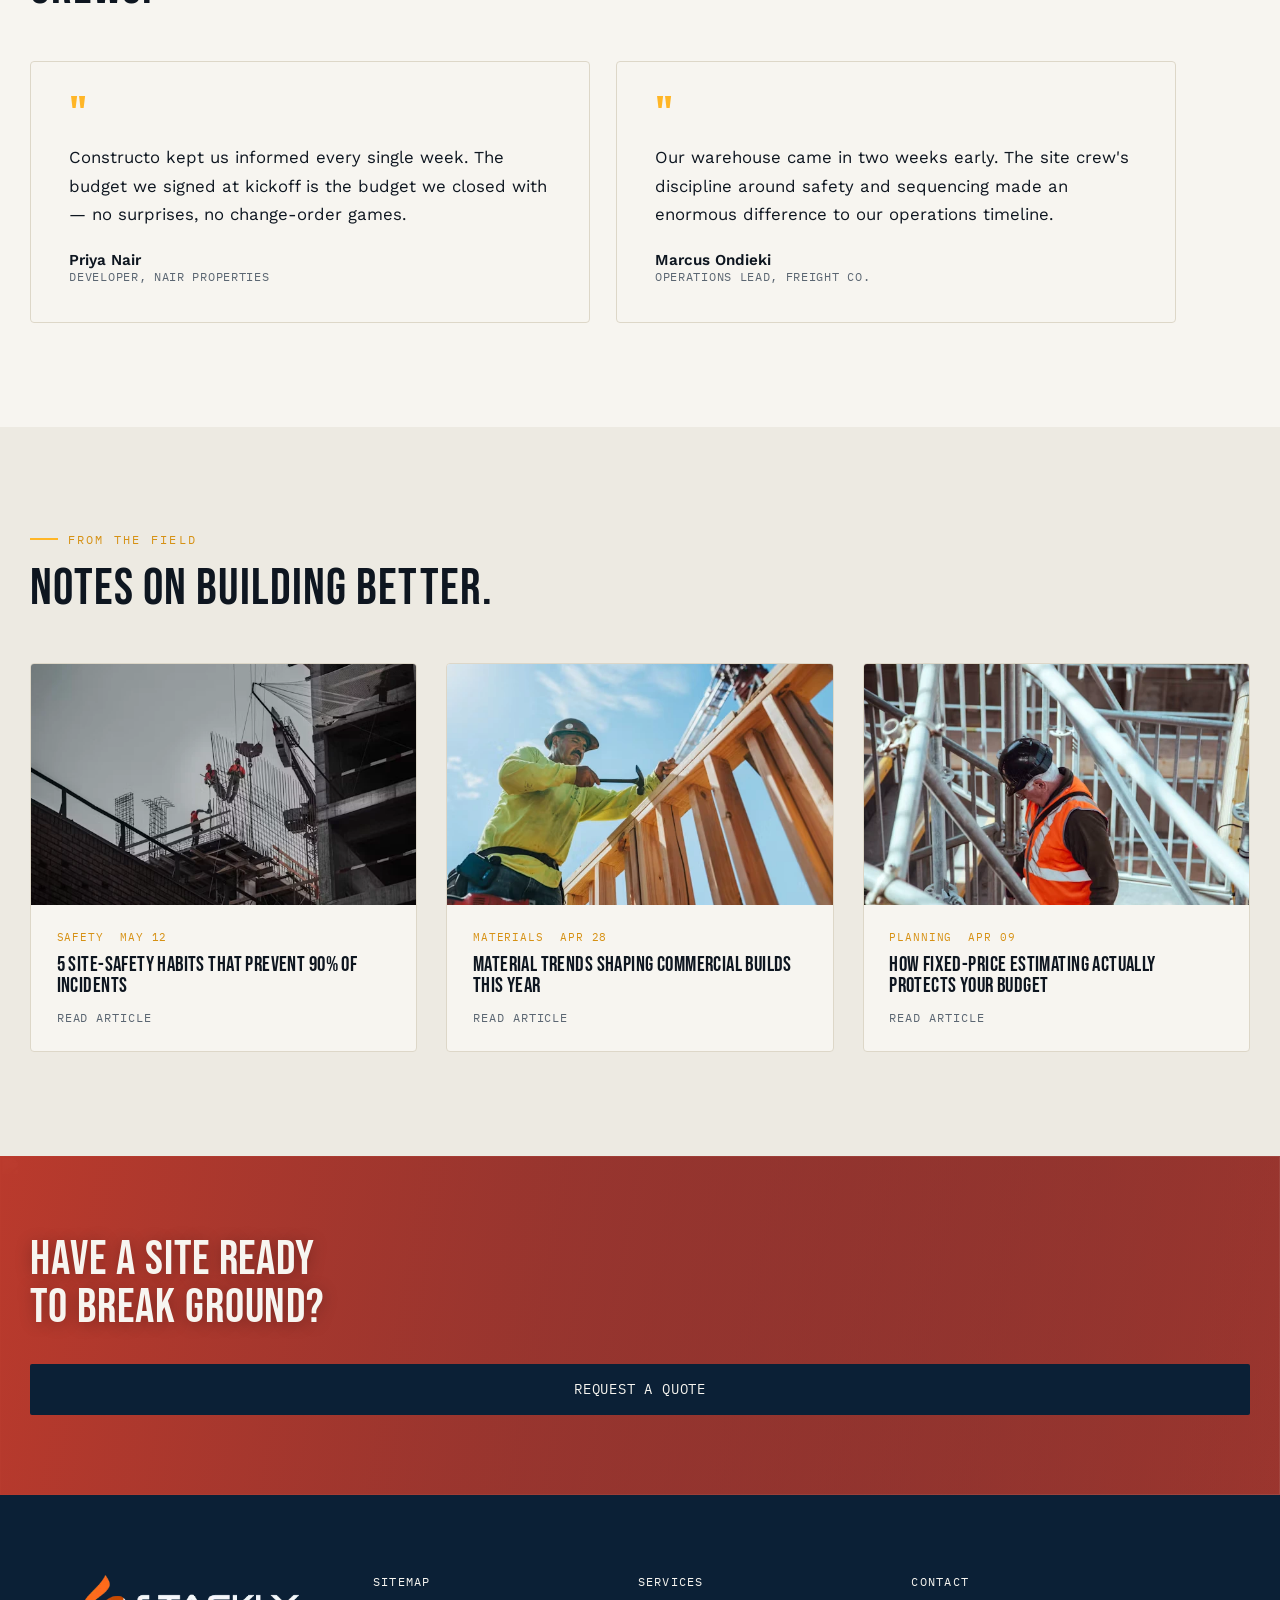
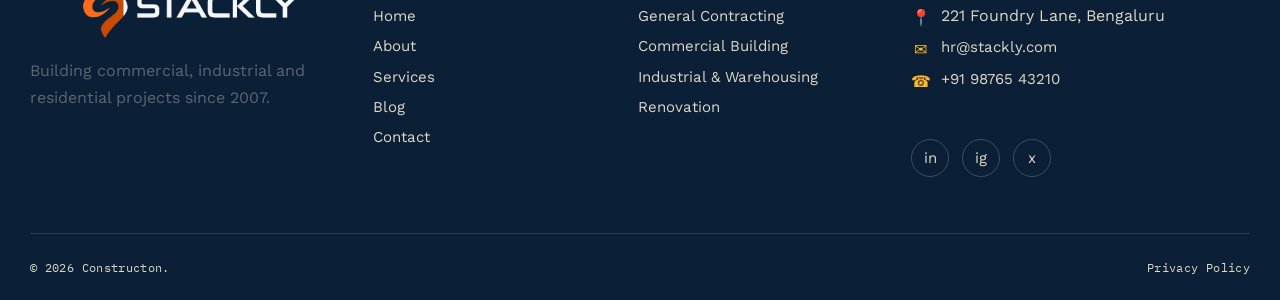
==== commit 0bd522f2: "bugs" ====
--- a/index.html
+++ b/index.html
@@ -15,7 +15,7 @@
 <header class="site-nav">
   <div class="container">
     <div class="logo-slot">
-      <a href="index.html"><img src="logo (1).webp" alt="Constructo logo" loading="eager"></a>
+      <a href="index.html"><img src="logo-dark-themed.webp" alt="Constructo logo" loading="eager"></a>
     </div>
     <nav class="nav-links" id="nav-links">
       <a href="index.html" class="active">Home</a>
@@ -149,42 +149,42 @@
         <svg class="icon" viewBox="0 0 48 48" fill="none" stroke="currentColor" stroke-width="2"><path d="M6 42h36M10 42V18l14-10 14 10v24M20 42V26h8v16"/></svg>
         <h3>General Contracting</h3>
         <p>Single point of accountability for design coordination, scheduling, subcontractors and budget control.</p>
-        <span class="more">Learn more</span>
+       <a href="404error.html"> <span class="more">Learn more</span> </a>
       </article>
       <article class="service-card">
         <span class="num">02</span>
         <svg class="icon" viewBox="0 0 48 48" fill="none" stroke="currentColor" stroke-width="2"><path d="M6 6h36v10H6zM6 20h20v22H6zM30 20h12v10H30zM30 34h12v8H30z"/></svg>
         <h3>Commercial Building</h3>
         <p>Retail, office and mixed-use construction delivered with minimal disruption to surrounding tenants.</p>
-        <span class="more">Learn more</span>
+        <a href="404error.html"> <span class="more">Learn more</span> </a>
       </article>
       <article class="service-card">
         <span class="num">03</span>
         <svg class="icon" viewBox="0 0 48 48" fill="none" stroke="currentColor" stroke-width="2"><path d="M8 40h32M12 40V10h10v30M26 40V20h10v20"/><circle cx="17" cy="17" r="2"/></svg>
         <h3>Industrial &amp; Warehousing</h3>
         <p>Heavy-timber and steel-frame facilities engineered for logistics, manufacturing and cold storage.</p>
-        <span class="more">Learn more</span>
+        <a href="404error.html"> <span class="more">Learn more</span> </a>
       </article>
       <article class="service-card">
         <span class="num">04</span>
         <svg class="icon" viewBox="0 0 48 48" fill="none" stroke="currentColor" stroke-width="2"><path d="M24 4v10M14 30l-6 14h32l-6-14M24 14a10 10 0 0110 10H14a10 10 0 0110-10z"/></svg>
         <h3>Renovation &amp; Remodels</h3>
         <p>Structural upgrades, additions and interior overhauls completed around your operating schedule.</p>
-        <span class="more">Learn more</span>
+        <a href="404error.html"> <span class="more">Learn more</span> </a>
       </article>
       <article class="service-card">
         <span class="num">05</span>
         <svg class="icon" viewBox="0 0 48 48" fill="none" stroke="currentColor" stroke-width="2"><path d="M6 24h8l4-10 8 20 4-10h12"/></svg>
         <h3>Site Development</h3>
         <p>Excavation, grading, utilities and groundwork that set every later trade up to succeed.</p>
-        <span class="more">Learn more</span>
+         <a href="404error.html"> <span class="more">Learn more</span> </a>
       </article>
       <article class="service-card">
         <span class="num">06</span>
         <svg class="icon" viewBox="0 0 48 48" fill="none" stroke="currentColor" stroke-width="2"><path d="M24 4l6 12 13 2-9.5 9 2 13L24 34l-11.5 6 2-13L5 15l13-2z"/></svg>
         <h3>Safety &amp; Quality Assurance</h3>
         <p>OSHA-aligned protocols, third-party inspections and daily site audits on every active job.</p>
-        <span class="more">Learn more</span>
+        <a href="404error.html"> <span class="more">Learn more</span> </a>
       </article>
     </div>
   </section>
@@ -255,27 +255,27 @@
         <button data-filter="civic">Civic</button>
       </div>
       <div class="project-grid">
-        <a class="project-card" data-category="commercial" href="services.html">
+        <a class="project-card" data-category="commercial" href="404error.html">
           <img src="webp3.webp" alt="Skyline Tower commercial build" width="900" height="680">
-          <div class="project-overlay"><span class="cat">Commercial</span><h3>Skyline Tower</h3><span class="view">View project</span></div>
-        </a>
-        <a class="project-card" data-category="civic" href="services.html">
+          <div class="project-overlay"><span class="cat">Commercial</span><h3>Skyline Tower</h3>  <span class="view">  View project</span></div>
+        </a>
+        <a class="project-card" data-category="civic" href="404error.html">
           <img src="webp4.webp" alt="Harbor Bridge infrastructure project" width="900" height="680">
           <div class="project-overlay"><span class="cat">Infrastructure</span><h3>Harbor Bridge</h3><span class="view">View project</span></div>
         </a>
-        <a class="project-card" data-category="civic" href="services.html">
+        <a class="project-card" data-category="civic" href="404error.html">
           <img src="webp12 - Copy.webp" alt="Civic Center building" width="900" height="680">
           <div class="project-overlay"><span class="cat">Civic</span><h3>Civic Center</h3><span class="view">View project</span></div>
         </a>
-        <a class="project-card" data-category="industrial" href="services.html">
+        <a class="project-card" data-category="industrial" href="404error.html">
           <img src="webp13 - Copy.webp" alt="Industrial Park warehousing" width="900" height="680">
           <div class="project-overlay"><span class="cat">Industrial</span><h3>Industrial Park</h3><span class="view">View project</span></div>
         </a>
-        <a class="project-card" data-category="commercial" href="services.html">
+        <a class="project-card" data-category="commercial" href="404error.html">
           <img src="webp5.webp" alt="Riverside residential complex" width="900" height="680">
           <div class="project-overlay"><span class="cat">Residential</span><h3>Riverside Complex</h3><span class="view">View project</span></div>
         </a>
-        <a class="project-card" data-category="civic" href="services.html">
+        <a class="project-card" data-category="civic" href="404error.html">
           <img src="webp6.webp" alt="Metro Transit station" width="900" height="680">
           <div class="project-overlay"><span class="cat">Civic</span><h3>Metro Transit Station</h3><span class="view">View project</span></div>
         </a>
@@ -323,18 +323,7 @@
             <div><div class="name">Marcus Ondieki</div><div class="role">Operations Lead, Freight Co.</div></div>
           </div>
         </article>
-        <article class="testi-card">
-          <span class="quote-mark">"</span>
-          <p>They caught a structural clash before it became a six-figure change order. That kind of foresight is why we keep coming back to Constructo.</p>
-          <div class="testi-person">
-            <!-- <div class="avatar"><img src="images/team-lead-engineer.webp" alt="" width="52" height="52"></div> -->
-            <div><div class="name">Helena Brandt</div><div class="role">Architect, Brandt Studio</div></div>
-          </div>
-        </article>
-      </div>
-      <div class="testi-nav">
-        <button class="testi-prev" aria-label="Previous testimonial">Prev</button>
-        <button class="testi-next" aria-label="Next testimonial">Next</button>
+      
       </div>
     </div>
   </section>
@@ -347,7 +336,7 @@
         <h2>Notes on building better.</h2>
       </div>
       <div class="blog-grid reveal-group">
-        <a class="blog-card" href="blog.html">
+        <a class="blog-card" href="404error.html">
           <div class="blog-thumb"><img src="webp14 - Copy.webp" alt="Site safety briefing" width="900" height="600"></div>
           <div class="blog-body">
             <div class="blog-meta"><span>Safety</span><span>May 12</span></div>
@@ -355,7 +344,7 @@
             <span class="read">Read article</span>
           </div>
         </a>
-        <a class="blog-card" href="blog.html">
+        <a class="blog-card" href="404error.html">
           <div class="blog-thumb"><img src="webp15 - Copy.webp" alt="Construction material trends" width="900" height="600"></div>
           <div class="blog-body">
             <div class="blog-meta"><span>Materials</span><span>Apr 28</span></div>
@@ -363,7 +352,7 @@
             <span class="read">Read article</span>
           </div>
         </a>
-        <a class="blog-card" href="blog.html">
+        <a class="blog-card" href="404error.html">
           <div class="blog-thumb"><img src="webp16 - Copy.webp" alt="Project planning session" width="900" height="600"></div>
           <div class="blog-body">
             <div class="blog-meta"><span>Planning</span><span>Apr 09</span></div>
@@ -391,7 +380,7 @@
   <div class="container footer-top">
     <div class="footer-col footer-logo">
       <div class="logo-slot">
-        <img src="logo (1).webp" alt="Constructo logo" loading="eager">
+        <img src="logo-dark-themed.webp" alt="Constructo logo" loading="eager">
       </div>
       <p>Building commercial, industrial and residential projects since 2007.</p>
     </div>
@@ -405,7 +394,7 @@
         <li><a href="contact.html">Contact</a></li>
       </ul>
     </div>
-    <div class="footer-col">
+    <div class="footer-col footer-services-col">
       <h4>Services</h4>
       <ul>
         <li><a href="404error.html">General Contracting</a></li>
@@ -416,10 +405,10 @@
     </div>
     <div class="footer-col">
       <h4>Contact</h4>
-      <ul>
-        <li>221 Foundry Lane, Bengaluru</li>
-        <li>hello@constructo.example</li>
-        <li>+91 98765 43210</li>
+      <ul class="footer-contact-list">
+        <li><span class="footer-contact-icon" aria-hidden="true">📍</span><span>221 Foundry Lane, Bengaluru</span></li>
+        <li><span class="footer-contact-icon" aria-hidden="true">✉</span><a href="mailto:hello@constructo.example">hr@stackly.com</a></li>
+        <li><span class="footer-contact-icon" aria-hidden="true">☎</span><a href="tel:+919876543210">+91 98765 43210</a></li>
       </ul>
       <div class="social-row mt-lg">
         <a href="404error.html" aria-label="LinkedIn">in</a>
@@ -429,7 +418,7 @@
     </div>
   </div>
   <div class="container footer-bottom">
-    <span>© 2026 Constructo.</span>
+    <span>© 2026 Constructon.</span>
     <span><a href="404error.html">Privacy Policy</a></span>
   </div>
 </footer>
--- a/style.css
+++ b/style.css
@@ -142,9 +142,12 @@
 }
 .logo-slot img{
   display:block;
-  max-height:78px;
+  max-height:clamp(32px, 7vw, 78px);
   width:auto;
   object-fit:contain;
+}
+.site-nav .logo-slot img{
+  max-height:56px;
 }
 .nav-links{display:flex;align-items:center;gap:2.4rem;}
 .nav-links a{
@@ -232,7 +235,6 @@
   }
 
   .logo-slot{min-width:0;}
-  .logo-slot img{max-height:64px; width:auto; object-fit:contain; image-rendering:auto;}
 
   .nav-links{
     position:fixed;
@@ -370,7 +372,7 @@
   position:absolute;inset:0;
   background:linear-gradient(100deg, rgba(11,32,54,.98) 0%, rgba(11,32,54,.8) 42%, rgba(11,32,54,.34) 100%);
 }
-.hero .container{position:relative;z-index:2;display:grid;grid-template-columns:minmax(0,1.1fr) minmax(280px,.9fr);gap:clamp(2rem,4vw,3rem);align-items:end;}
+.hero .container{position:relative;z-index:2;display:grid;grid-template-columns:minmax(0,1.1fr) minmax(280px,.9fr);gap:clamp(2rem,4vw,3rem);align-items:start;}
 .hero-content{display:flex;flex-direction:column;gap:1.2rem;}
 .hero-kicker{
   font-family:var(--font-mono);
@@ -587,24 +589,41 @@
 
 .intro-grid{
   display:grid;
-  grid-template-columns:1.1fr 1fr;
-  gap:clamp(2rem,5vw,5rem);
+  grid-template-columns:0.95fr 1fr;
+  gap:clamp(2rem,5vw,4rem);
   align-items:center;
 }
-.intro-media{position:relative;}
+.intro-media{
+  position:relative;
+  max-width:460px;
+  margin-inline:auto;
+}
 .intro-media .frame{
-  position:relative;overflow:hidden;border-radius:4px;
-}
-.intro-media img{transition:transform 1.2s var(--ease);max-width:92%;height:auto;display:block;margin-inline:auto;}
-.intro-media:hover img{transform:scale(1.07);}
+  position:relative;
+  overflow:hidden;
+  border-radius:10px;
+  box-shadow:0 18px 40px -22px rgba(11,32,54,.45);
+}
+.intro-media img{
+  transition:transform 1.2s var(--ease);
+  width:100%;
+  max-width:100%;
+  height:auto;
+  display:block;
+  object-fit:cover;
+}
+.intro-media:hover img{transform:scale(1.05);}
 .intro-media .tag{
-  position:absolute;bottom:-1.4rem;left:-1.4rem;
-  background:var(--amber);color:var(--navy-900);
-  padding:1.3rem 1.6rem;
+  position:absolute;
+  bottom:.9rem;
+  left:.9rem;
+  background:var(--amber);
+  color:var(--navy-900);
+  padding:1rem 1.2rem;
   font-family:var(--font-display);
-  font-size:1.4rem;
+  font-size:1.25rem;
   border-radius:3px;
-  box-shadow:0 20px 40px -12px rgba(0,0,0,.4);
+  box-shadow:0 14px 30px -14px rgba(0,0,0,.4);
 }
 .intro-media .tag small{
   display:block;font-family:var(--font-mono);font-size:.6rem;letter-spacing:.1em;text-transform:uppercase;font-weight:600;
@@ -662,9 +681,21 @@
   grid-template-columns:repeat(4, 1fr);
   gap:2rem;
 }
-.feature{padding-top:1.6rem;border-top:2px solid var(--navy-900);}
-.feature .fnum{font-family:var(--font-mono);font-size:.75rem;color:var(--amber-dim);letter-spacing:.1em;}
-.feature h3{font-size:1.3rem;margin:.6rem 0 .6rem;}
+.feature{
+  padding:1.6rem 1rem 0;
+  border-top:2px solid var(--navy-900);
+  transition:transform .35s var(--ease), box-shadow .35s var(--ease), border-color .35s ease, background .35s ease;
+}
+.feature:hover{
+  transform:translateY(-8px);
+  border-color:var(--amber);
+  background:rgba(255,255,255,.45);
+  box-shadow:0 18px 34px -24px rgba(11,32,54,.38);
+}
+.feature .fnum{font-family:var(--font-mono);font-size:.75rem;color:var(--amber-dim);letter-spacing:.1em;transition:color .3s ease;}
+.feature:hover .fnum{color:var(--amber);}
+.feature h3{font-size:1.3rem;margin:.6rem 0 .6rem;transition:color .3s ease;}
+.feature:hover h3{color:var(--navy-900);}
 
 /* ---------- projects / portfolio ---------- */
 .project-filter{display:flex;gap:.6rem;flex-wrap:wrap;margin-bottom:2.5rem;}
@@ -811,10 +842,25 @@
 }
 .field textarea{resize:vertical;min-height:120px;}
 .contact-info-list{display:grid;gap:1.6rem;margin-top:2rem;}
-.contact-info-list .item{display:flex;gap:1rem;align-items:flex-start;}
+.contact-info-list .item{
+  display:flex;gap:1rem;align-items:flex-start;
+  transition:transform .3s var(--ease), box-shadow .3s var(--ease), background .3s ease;
+  padding:.5rem .4rem;border-radius:8px;
+}
+.contact-info-list .item:hover{
+  transform:translateX(4px);
+  background:rgba(255,182,39,.08);
+  box-shadow:0 12px 28px -20px rgba(11,32,54,.4);
+}
 .contact-info-list .ico{
   width:46px;height:46px;border-radius:50%;background:var(--navy-900);color:var(--amber);
   display:flex;align-items:center;justify-content:center;flex-shrink:0;
+  transition:transform .3s var(--ease), background .3s ease;
+}
+.contact-info-list .item:hover .ico{
+  transform:scale(1.08);
+  background:var(--amber);
+  color:var(--navy-900);
 }
 .contact-info-list h4{font-size:1rem;margin-bottom:.2rem;}
 .map-frame{margin-top:2rem;border-radius:4px;overflow:hidden;position:relative;aspect-ratio:16/9;}
@@ -841,16 +887,27 @@
    ========================================================================== */
 .site-footer{background:var(--navy-900);color:var(--concrete-dim);padding:5rem 0 0;}
 .footer-top{
-  display:grid;grid-template-columns:1.3fr 1fr 1fr 1.2fr;gap:2.5rem;padding-bottom:3.5rem;
-}
+  display:grid;grid-template-columns:1.18fr .9fr .92fr 1.24fr;gap:1.3rem;padding-bottom:3.5rem;
+}
+.footer-services-col{margin-left:-.12rem;}
 .footer-logo .logo-slot{margin-bottom:1.2rem;}
-.footer-logo .logo-slot img{max-height:92px;}
+.footer-logo .logo-slot img{max-height:72px;}
 .footer-col h4{
   font-family:var(--font-mono);font-size:.78rem;letter-spacing:.1em;text-transform:uppercase;color:var(--paper);margin-bottom:1.2rem;
 }
 .footer-col ul{display:grid;gap:.7rem;}
+.footer-col li{transition:transform .25s var(--ease), color .25s ease;}
+.footer-col li:hover{transform:translateX(4px);color:var(--paper);}
 .footer-col a{font-size:.94rem;transition:color .3s ease, padding-left .3s ease;}
 .footer-col a:hover{color:var(--amber);padding-left:4px;}
+.footer-contact-list li{display:flex;align-items:flex-start;gap:.7rem;transition:transform .25s var(--ease), color .25s ease;}
+.footer-contact-list li:hover{transform:translateX(4px);color:var(--paper);}
+.footer-contact-list .footer-contact-icon{
+  width:1.15rem;height:1.15rem;display:inline-flex;align-items:center;justify-content:center;
+  flex-shrink:0;color:var(--amber);margin-top:.15rem;transition:transform .25s var(--ease), color .25s ease;
+}
+.footer-contact-list li:hover .footer-contact-icon{transform:scale(1.18);color:var(--amber);}
+.footer-contact-list a{display:inline-flex;align-items:center;gap:.7rem;}
 .footer-bottom{
   border-top:1px solid rgba(255,255,255,.12);
   padding:1.6rem 0;
@@ -926,13 +983,10 @@
 /* ---- Tablet portrait (<=900px) ---- */
 @media (max-width:900px){
   .hero{padding-top:calc(var(--nav-h-mobile) + 1.5rem);padding-bottom:3rem;min-height:auto;}
-  .hero .container{grid-template-columns:1fr;gap:2rem;align-items:stretch;}
   .hero h1{font-size:clamp(2.2rem,7vw,3.2rem);max-width:100%;overflow-wrap:break-word;word-break:break-word;}
   .hero-sub, .hero-note p{max-width:100%;overflow-wrap:break-word;word-break:break-word;}
   .hero-actions{flex-direction:column;align-items:stretch;}
   .hero-actions .btn{justify-content:center;width:100%;}
-  .hero-visual{justify-content:center;order:-1;}
-  .hero-panel{width:100%;max-width:100%;}
   .hero-scroll{display:none;}
   .hero-stats{gap:1.4rem;margin-top:2rem;padding-top:1.4rem;}
   .hero-stats .stat b{font-size:2rem;}
@@ -941,6 +995,14 @@
   .page-banner .container{display:grid;gap:1.5rem;}
   .page-banner .hero-media{position:absolute;inset:0;}
   .page-banner h1{font-size:clamp(2.1rem,7vw,3rem);max-width:100%;overflow-wrap:break-word;word-break:break-word;}
+}
+
+/* ---- Large phone / small tablet (<=700px) ---- */
+@media (max-width:700px){
+  .hero .container{grid-template-columns:1fr;gap:2rem;align-items:stretch;}
+  .hero-visual{justify-content:center;order:-1;}
+  .hero-panel{width:100%;max-width:100%;}
+}
   .page-banner .hero-sub{font-size:1rem;max-width:100%;overflow-wrap:break-word;word-break:break-word;}
 
   .intro-grid{grid-template-columns:1fr;gap:2.6rem;}
@@ -948,7 +1010,7 @@
   .intro-media .tag{left:1rem;bottom:-1.2rem;padding:1rem 1.3rem;font-size:1.2rem;}
 
   .services-grid{grid-template-columns:1fr;}
-  .feature-row{grid-template-columns:1fr 1fr;gap:1.4rem;}
+  .feature-row{grid-template-columns:1fr;gap:1.4rem;}
 
   .cta-inner{flex-direction:column;align-items:flex-start;text-align:left;}
   .cta-inner .btn{width:100%;justify-content:center;}
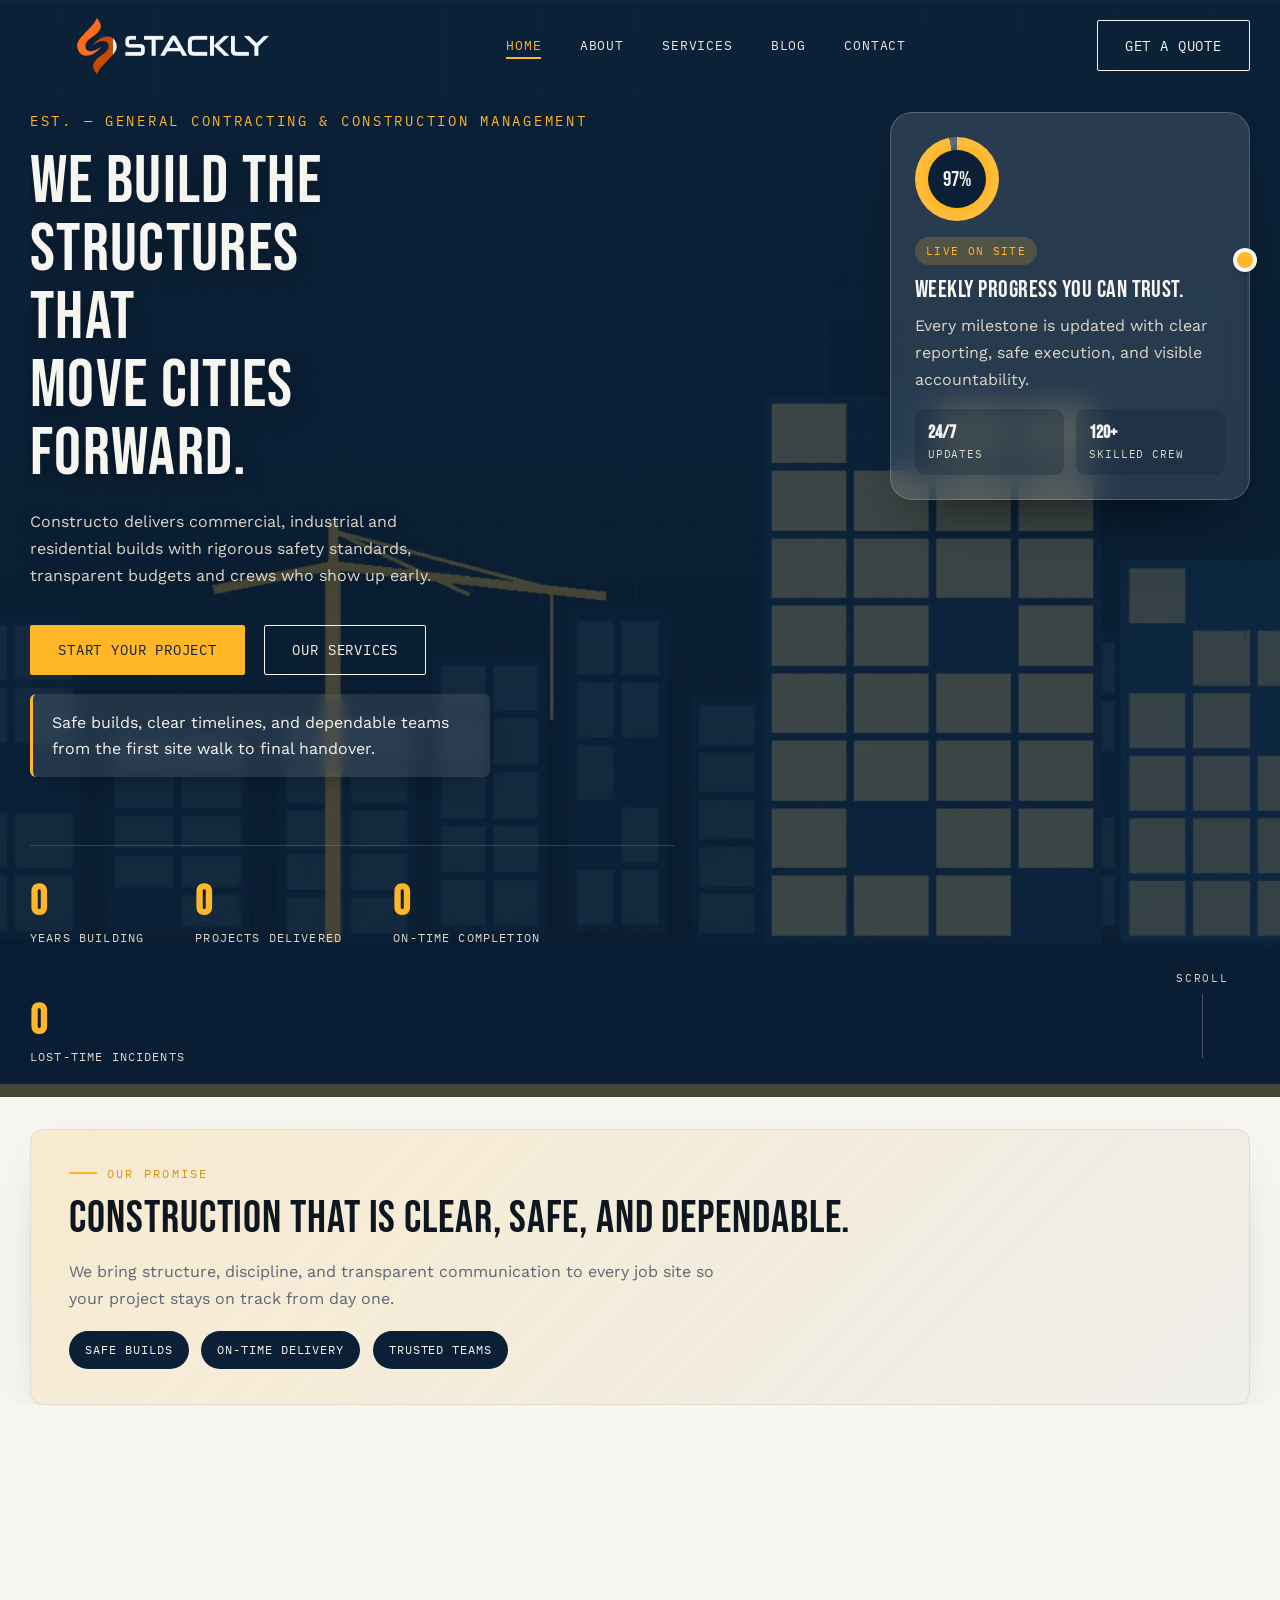
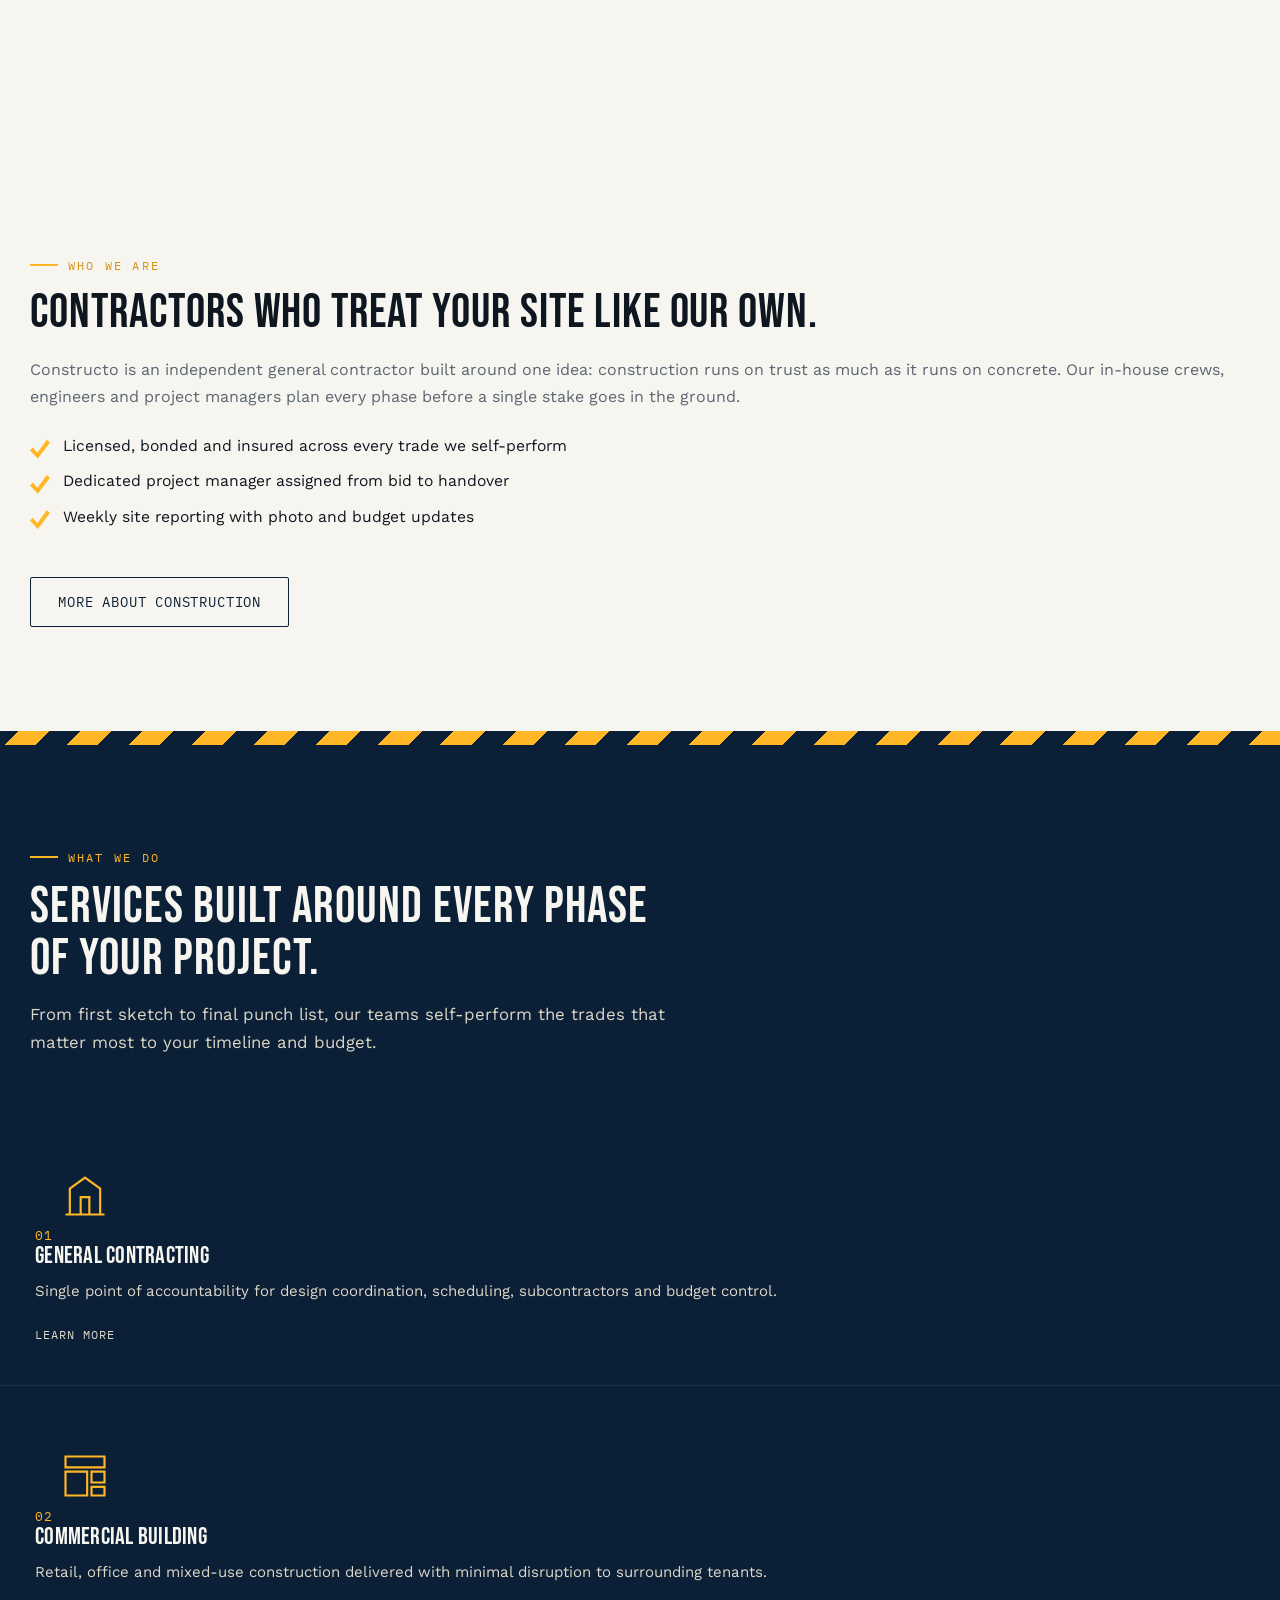
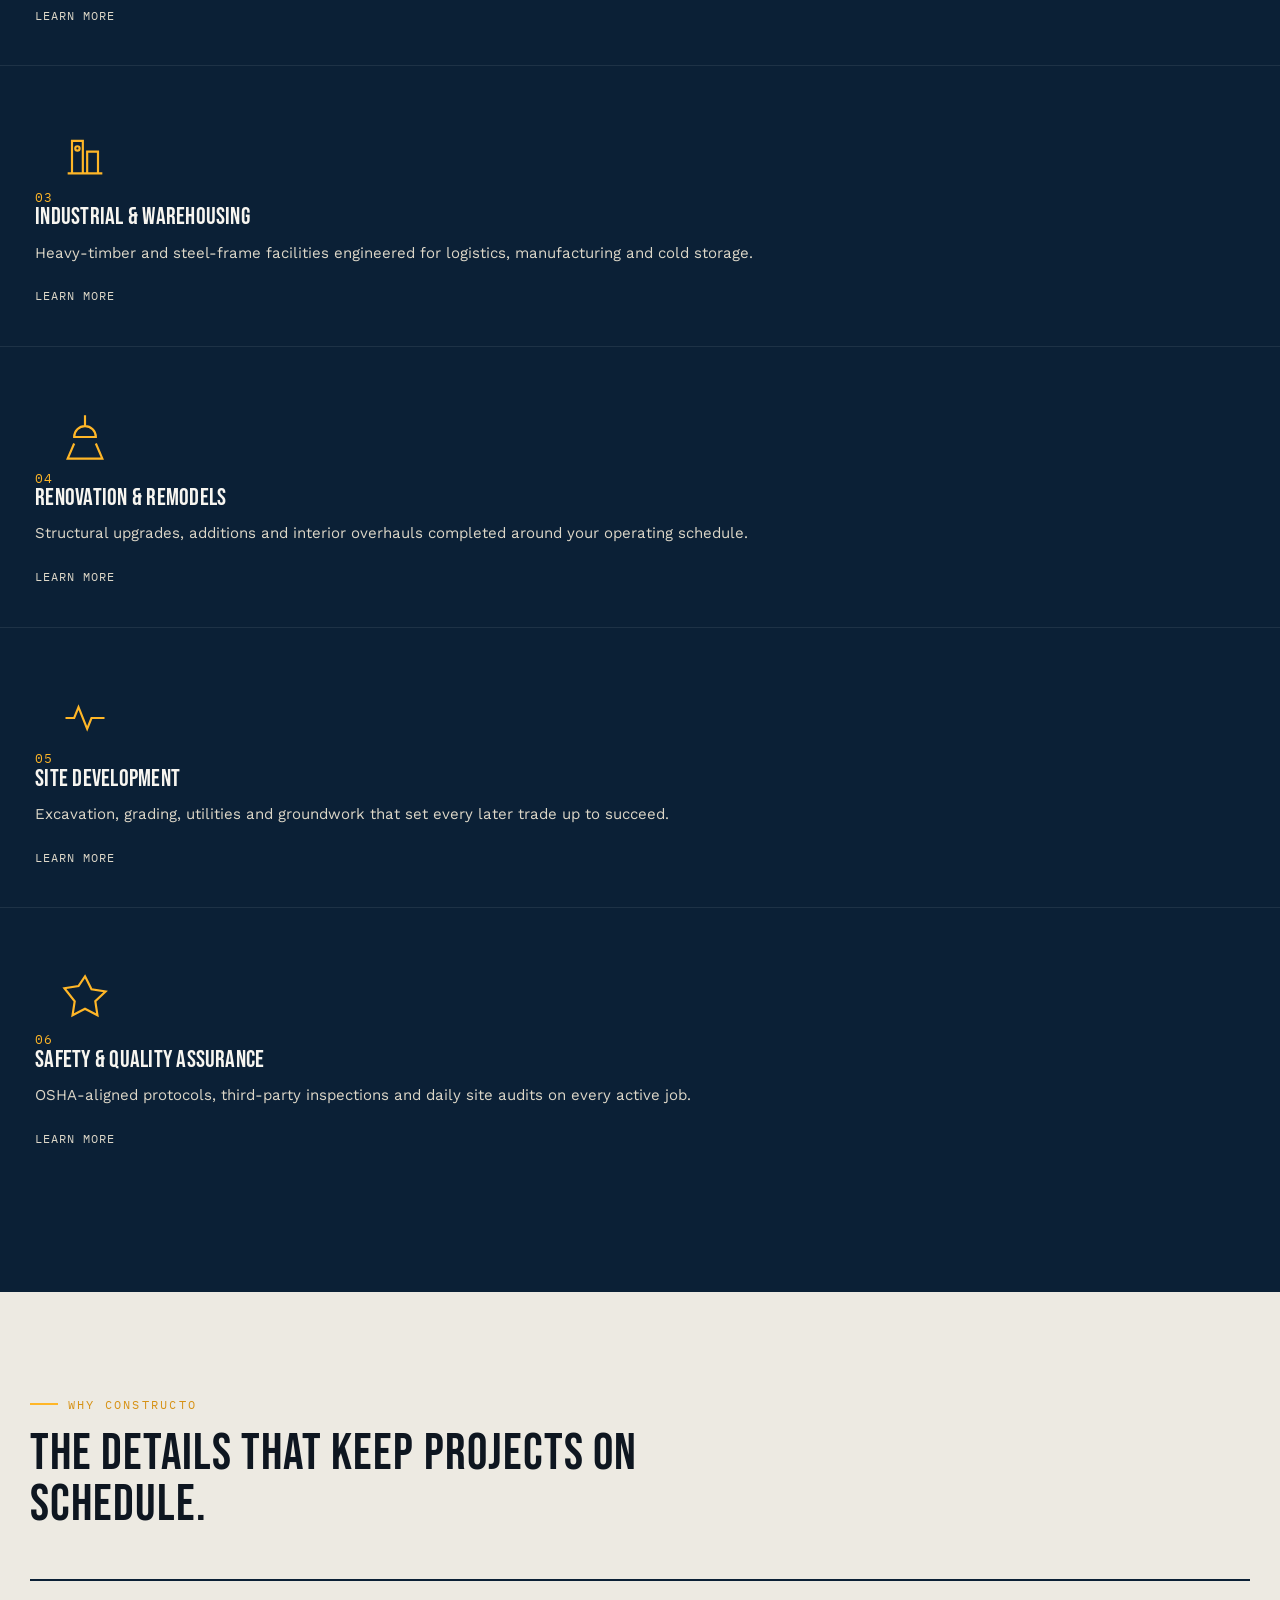
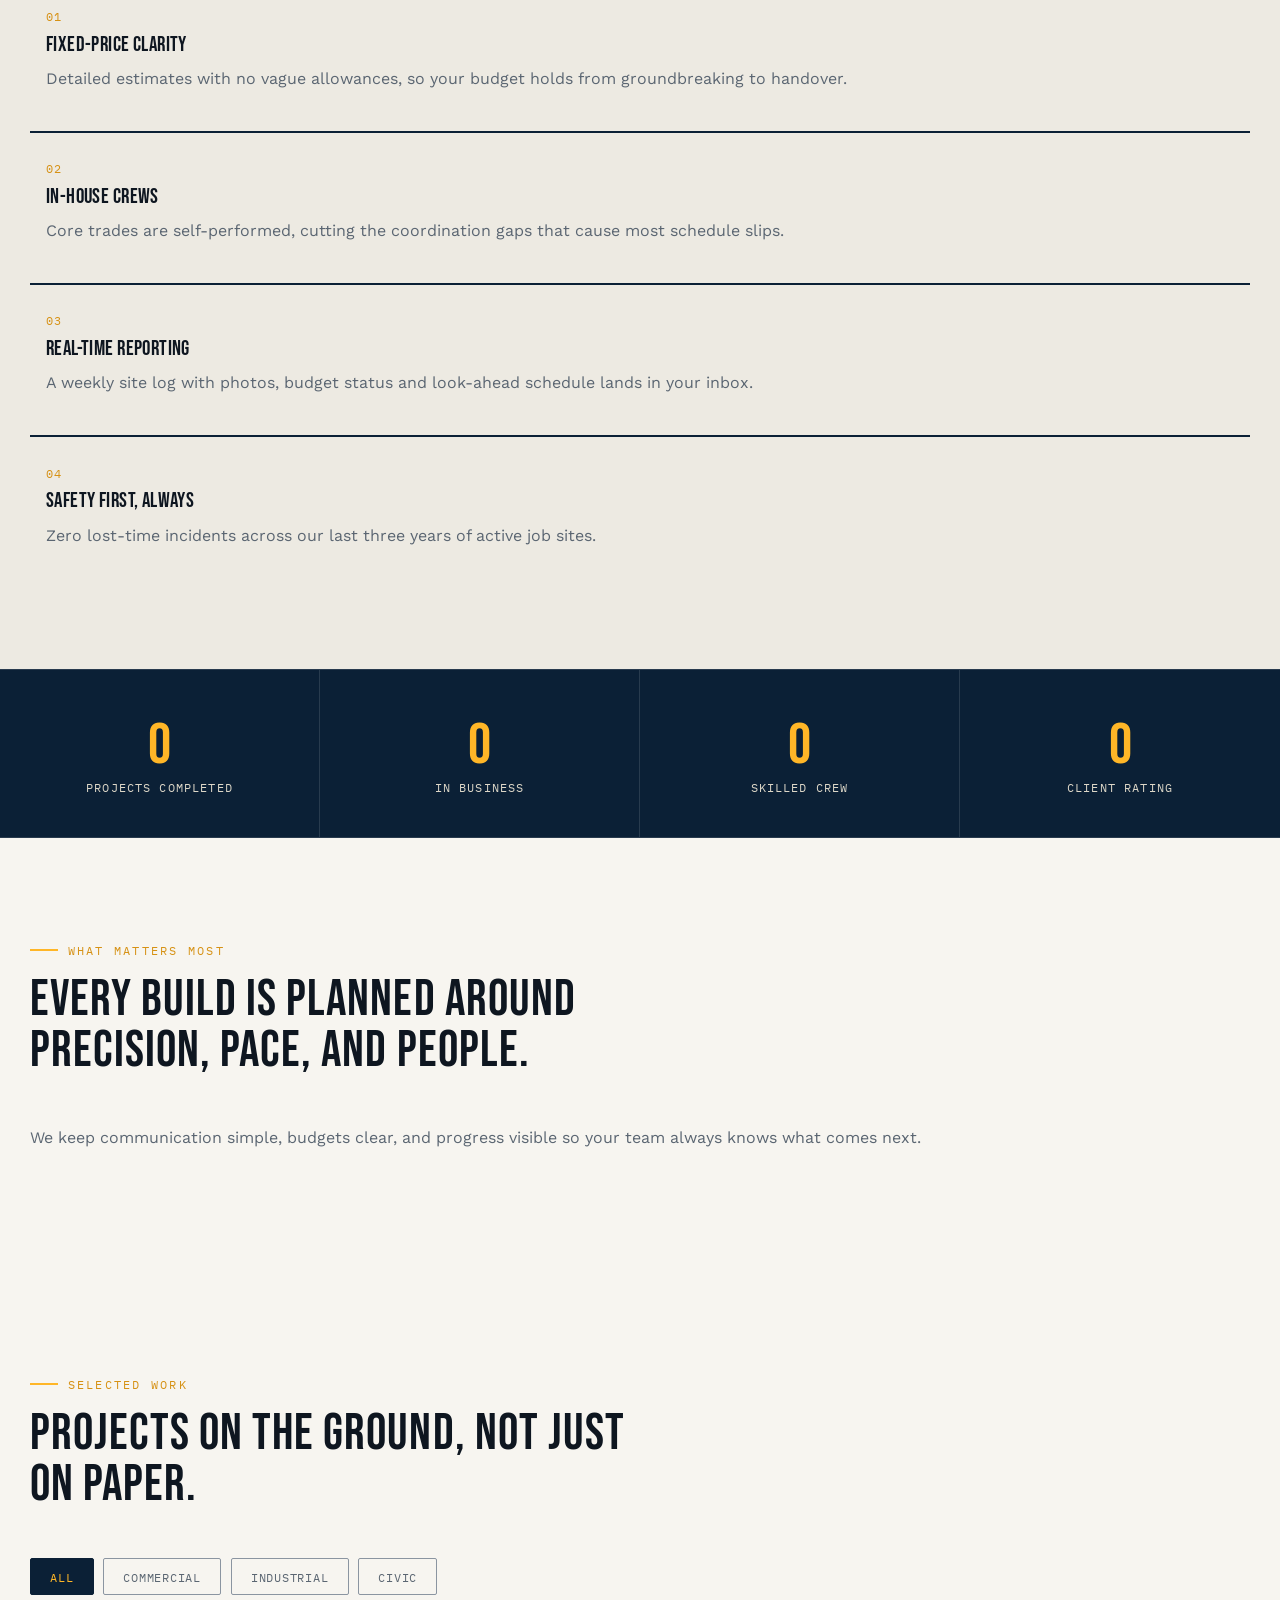
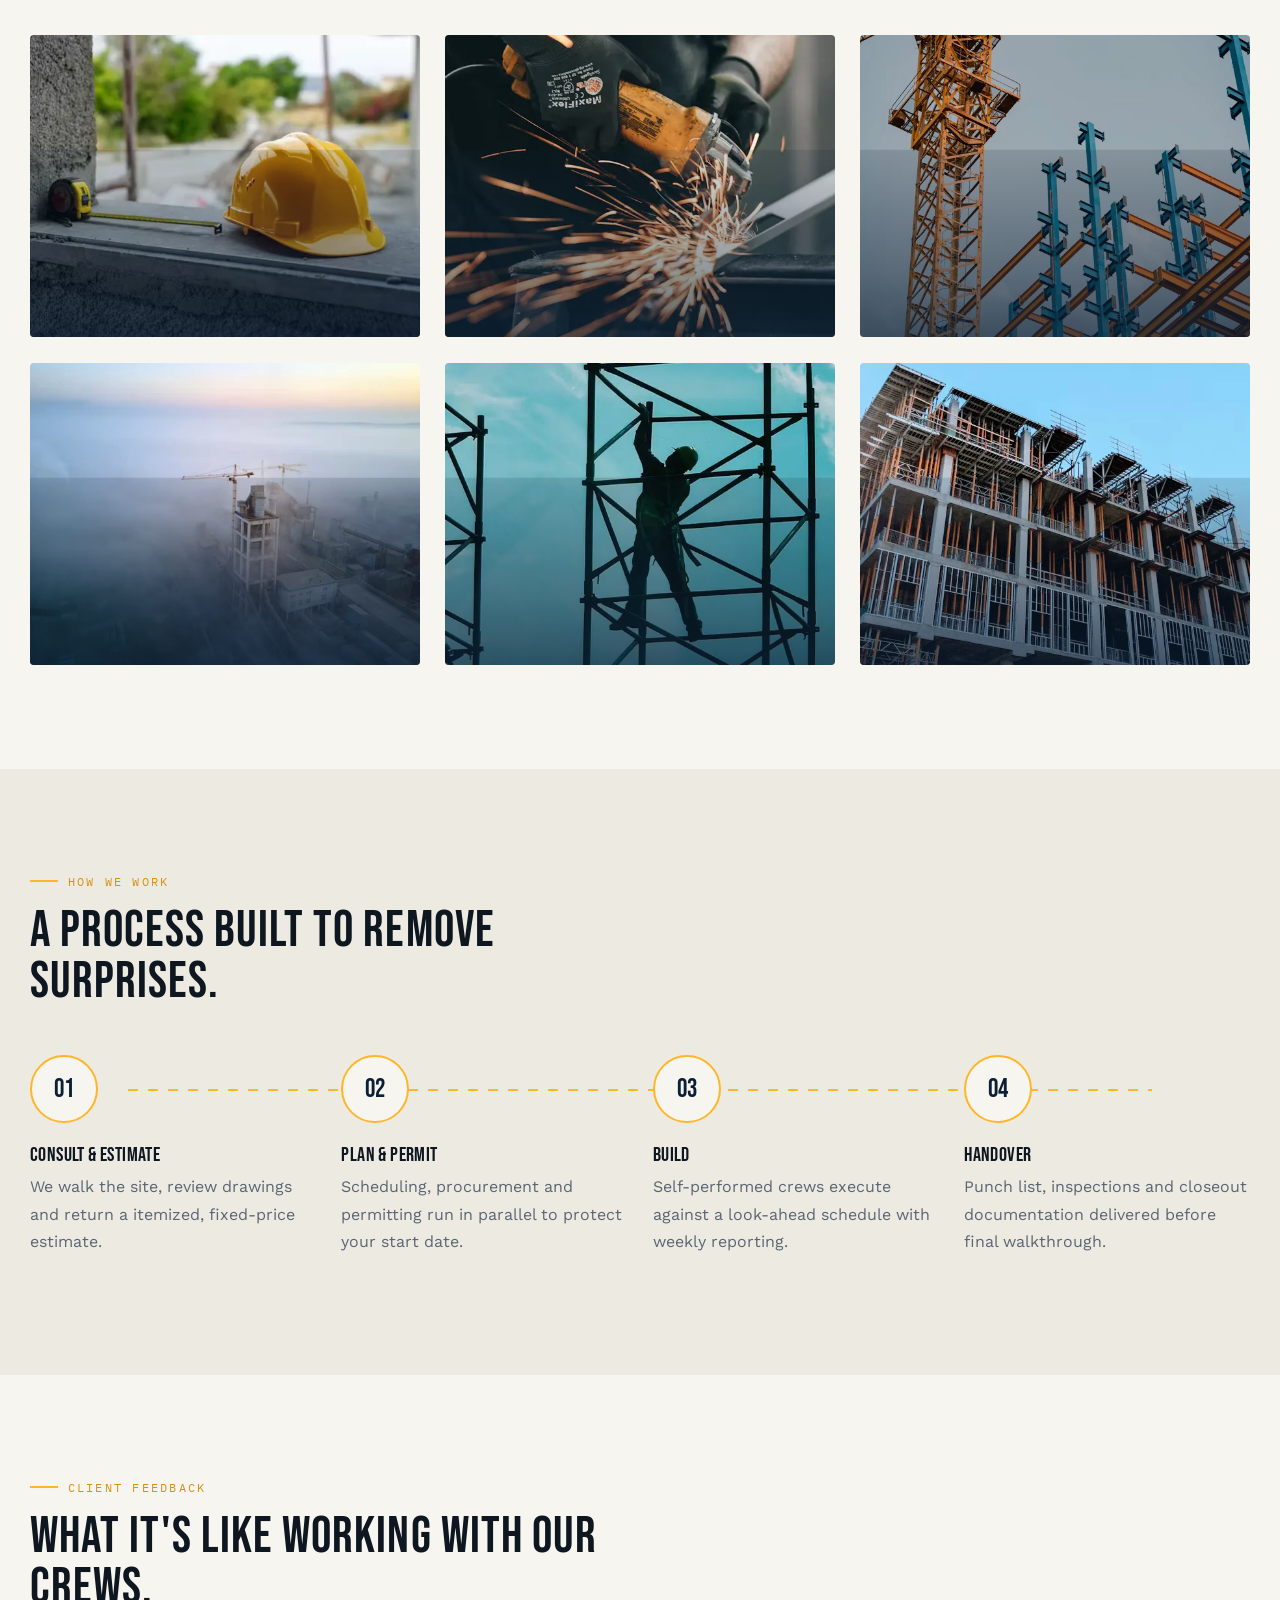
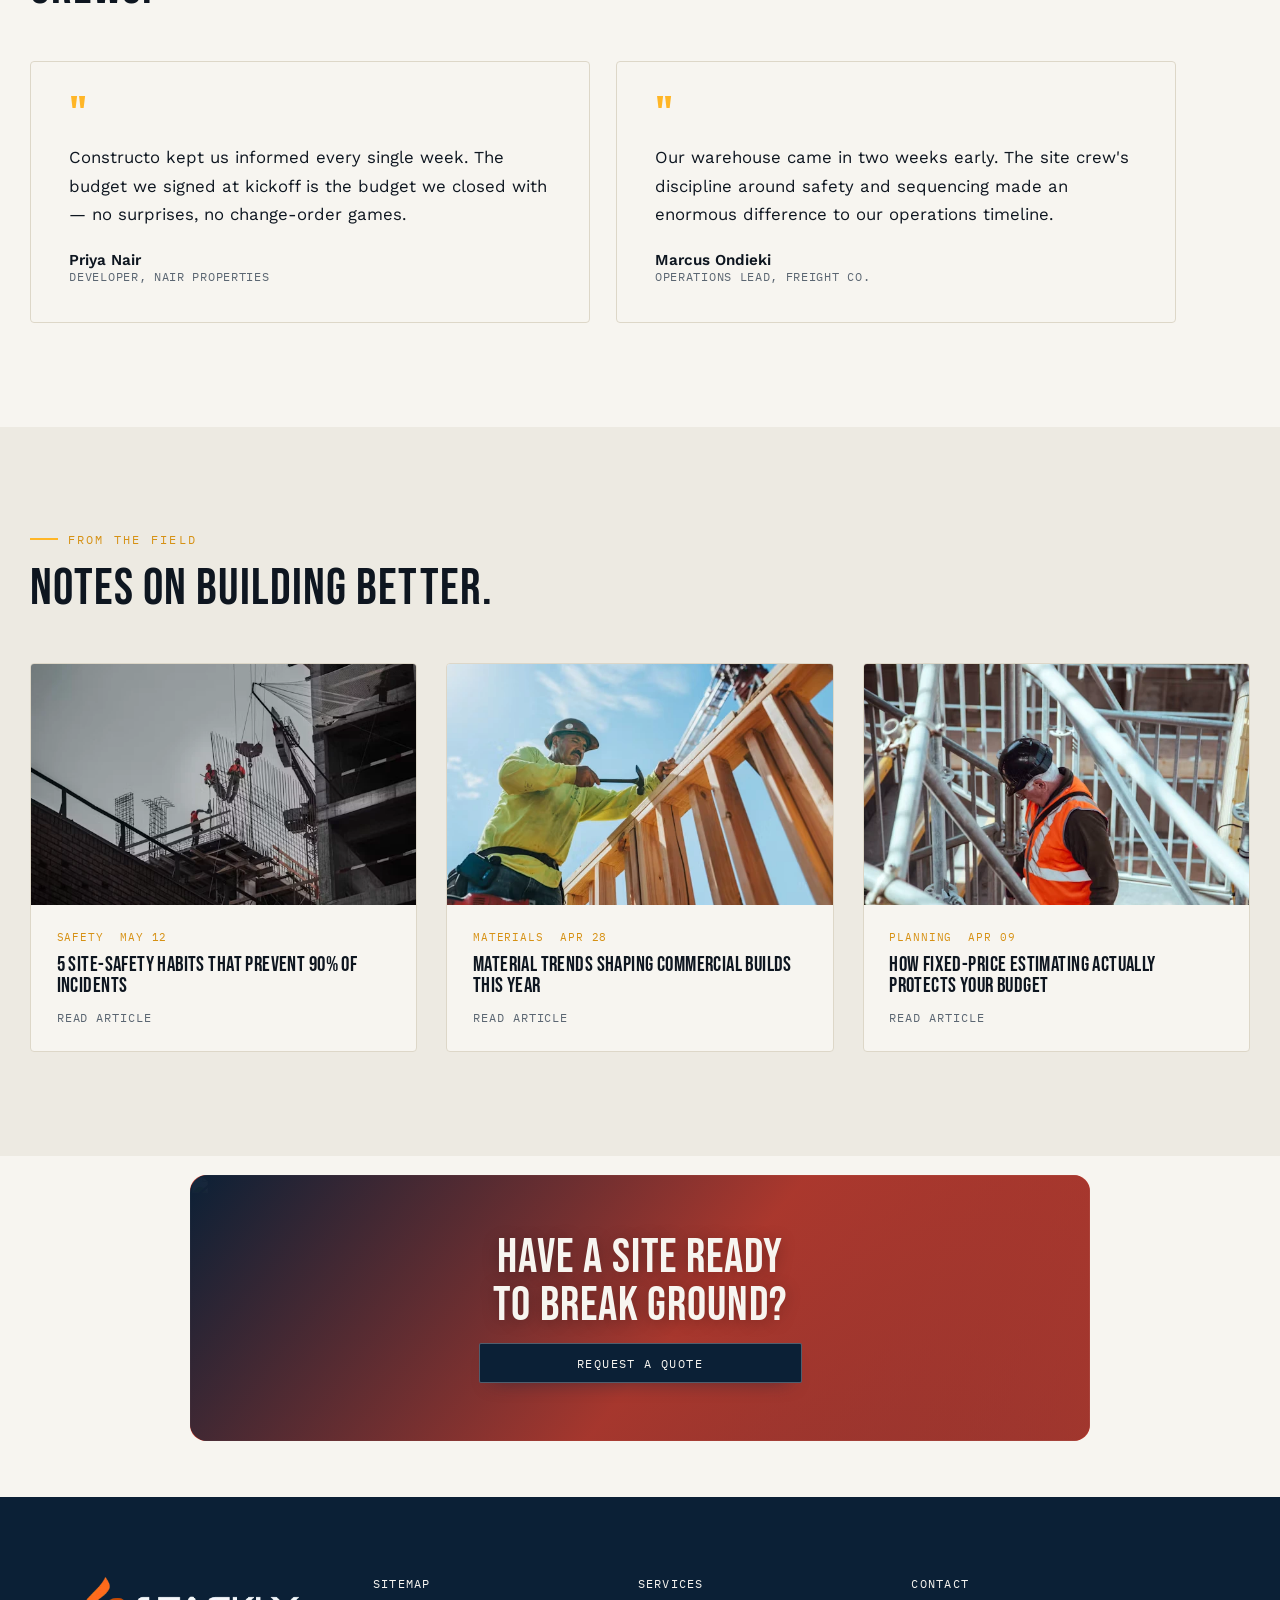
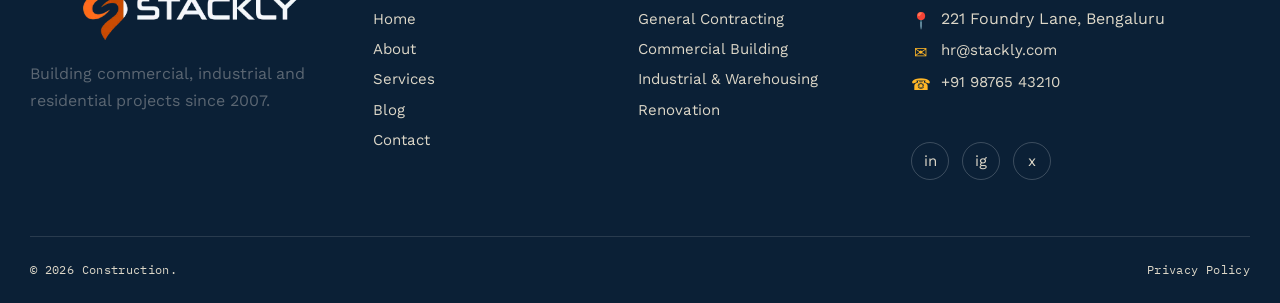
==== commit 10491a17: "bugs" ====
--- a/index.html
+++ b/index.html
@@ -365,11 +365,13 @@
   </section>
 
   <!-- ============ 10. CTA ============ -->
-  <section class="cta-band">
+  <section class="cta-band cta-band-services">
     <div class="hero-media"><img src="images/cta-site.webp" alt="" width="1200" height="800"></div>
-    <div class="container cta-inner">
-      <h2>Have a site ready to break ground?</h2>
-      <a href="404error.html" class="btn btn-primary" style="background:var(--navy-900);color:var(--paper);">Request a quote</a>
+    <div class="container cta-inner cta-inner-services">
+      <div class="cta-copy">
+        <h2>Have a site ready to break ground?</h2>
+        <a href="404error.html" class="btn btn-primary" style="background:var(--navy-900);color:var(--paper);">Request a quote</a>
+      </div>
     </div>
   </section>
 
@@ -418,7 +420,7 @@
     </div>
   </div>
   <div class="container footer-bottom">
-    <span>© 2026 Constructon.</span>
+    <span>© 2026 Construction.</span>
     <span><a href="404error.html">Privacy Policy</a></span>
   </div>
 </footer>
--- a/style.css
+++ b/style.css
@@ -198,7 +198,7 @@
 /* Scrim behind the mobile menu */
 .nav-scrim{
   position:fixed;inset:0;
-  background:rgba(11,32,54,.6);
+  background:rgba(11,32,54,.28);
   z-index:140;
   opacity:0;
   visibility:hidden;
@@ -248,8 +248,9 @@
     justify-content:flex-start;
     gap:.25rem;
     padding:calc(var(--nav-h-mobile) + 1.6rem) 1.6rem 2rem;
-    background:rgba(11,32,54,.98);
-    box-shadow:-16px 0 40px rgba(0,0,0,.14);
+    background:rgba(247,245,240,.98);
+    box-shadow:-16px 0 40px rgba(11,32,54,.24);
+    border-left:1px solid rgba(11,32,54,.08);
     z-index:260;
     transform:translateX(105%);
     opacity:0;
@@ -265,15 +266,16 @@
     pointer-events:auto;
   }
   .nav-links a{
-    color:var(--paper);
+    color:var(--navy-900);
     font-size:1.05rem;
     padding:1rem 0;
     width:100%;
-    border-bottom:1px solid rgba(255,255,255,.12);
+    border-bottom:1px solid rgba(11,32,54,.12);
+    font-weight:600;
   }
   .nav-links a::after{display:none;}
-  .nav-links a.active{color:var(--amber);}
-  .nav-links a:hover{color:var(--amber);}
+  .nav-links a.active{color:var(--amber-dim);}
+  .nav-links a:hover{color:var(--amber-dim);}
   .nav-cta-mobile{
     display:inline-flex;
     justify-content:center;
@@ -814,13 +816,77 @@
 
 /* ---------- CTA band ---------- */
 .cta-band{
-  position:relative;overflow:hidden;background:var(--red);color:var(--paper);
-  padding:5rem 0;
-}
-.cta-band .hero-media img{opacity:.18;}
-.cta-band::after{content:"";position:absolute;inset:0;background:linear-gradient(100deg, rgba(193,59,44,.96) 0%, rgba(193,59,44,.7) 45%, rgba(193,59,44,.38) 100%);}
-.cta-inner{position:relative;z-index:2;display:flex;justify-content:space-between;align-items:center;gap:2rem;flex-wrap:wrap;}
-.cta-inner h2{font-size:clamp(2rem,4.5vw,3rem);max-width:16ch;text-shadow:0 2px 16px rgba(0,0,0,.28);}
+  position:relative;
+  overflow:hidden;
+  isolation:isolate;
+  color:var(--paper);
+  padding:3rem 0;
+  margin:1.2rem auto 3.5rem;
+  width:min(100%, 900px);
+  border-radius:16px;
+  background:var(--red);
+}
+.cta-band .hero-media{
+  border-radius:18px;
+}
+.cta-band .hero-media img{
+  opacity:.18;
+  filter:saturate(1.05) contrast(1.02) brightness(1.02);
+}
+.cta-band::after{
+  content:"";
+  position:absolute;
+  inset:0;
+  border-radius:18px;
+  background:linear-gradient(130deg, rgba(11,32,54,.84) 0%, rgba(193,59,44,.8) 55%, rgba(193,59,44,.48) 100%);
+}
+.cta-inner{
+  position:relative;
+  z-index:2;
+  display:flex;
+  justify-content:space-between;
+  align-items:center;
+  gap:1.5rem;
+  flex-wrap:wrap;
+  min-height:170px;
+}
+.cta-inner h2{
+  font-size:clamp(2rem,4.5vw,3rem);
+  max-width:15ch;
+  line-height:1;
+  margin:0;
+  text-shadow:0 2px 16px rgba(0,0,0,.28);
+}
+.cta-band-services .cta-inner-services{
+  justify-content:center;
+  align-items:center;
+  text-align:center;
+  flex-direction:column;
+}
+.cta-band-services .cta-copy{
+  display:grid;
+  place-items:center;
+  gap:.85rem;
+  text-align:center;
+}
+.cta-band-services .cta-copy h2{
+  max-width:17ch;
+  margin:0 auto;
+}
+.cta-inner .btn{
+  background:var(--navy-900);
+  color:var(--paper);
+  border:1px solid rgba(255,255,255,.28);
+  padding:.7rem 1.1rem;
+  font-size:.74rem;
+  letter-spacing:.12em;
+  box-shadow:0 10px 20px -14px rgba(11,32,54,.7);
+}
+.cta-inner .btn:hover{
+  transform:translateY(-2px);
+  background:var(--paper);
+  color:var(--navy-900);
+}
 
 /* ---------- contact form ---------- */
 .contact-grid{display:grid;grid-template-columns:1fr 1fr;gap:clamp(2rem,5vw,4rem);}
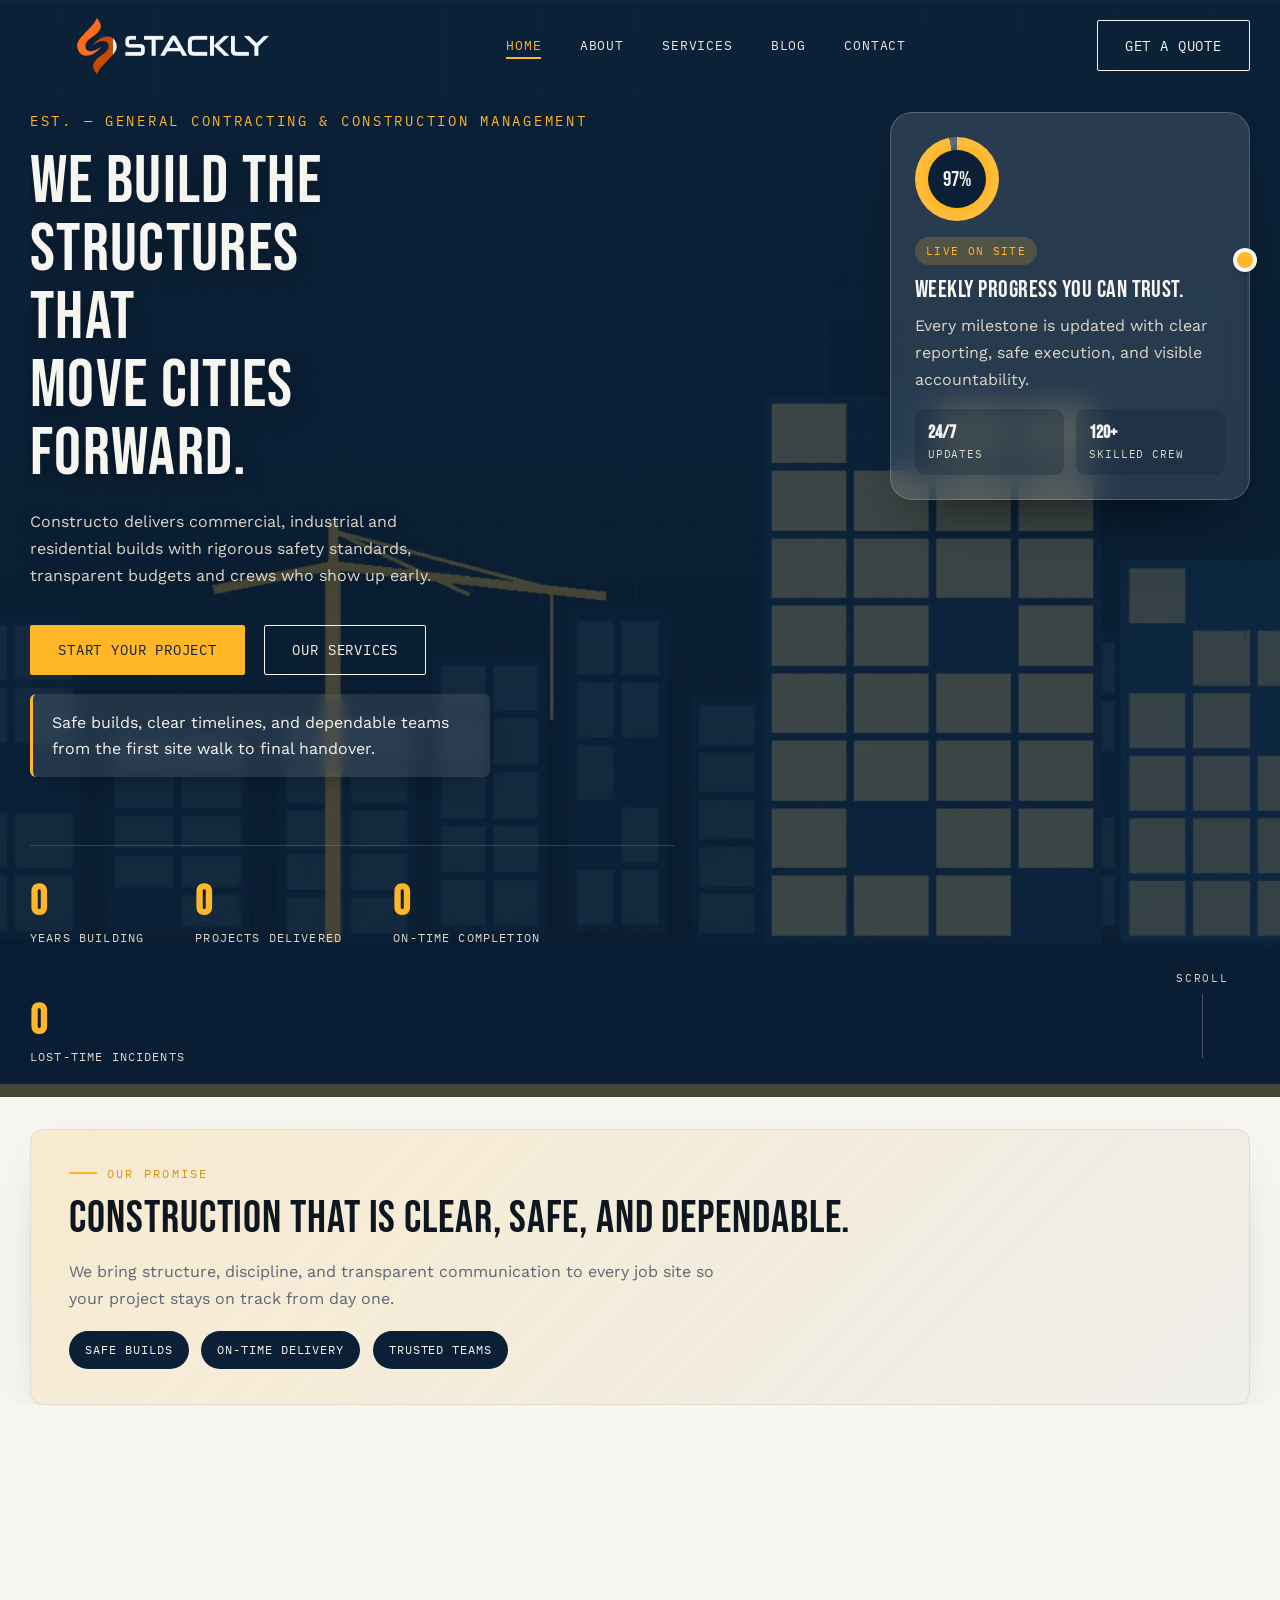
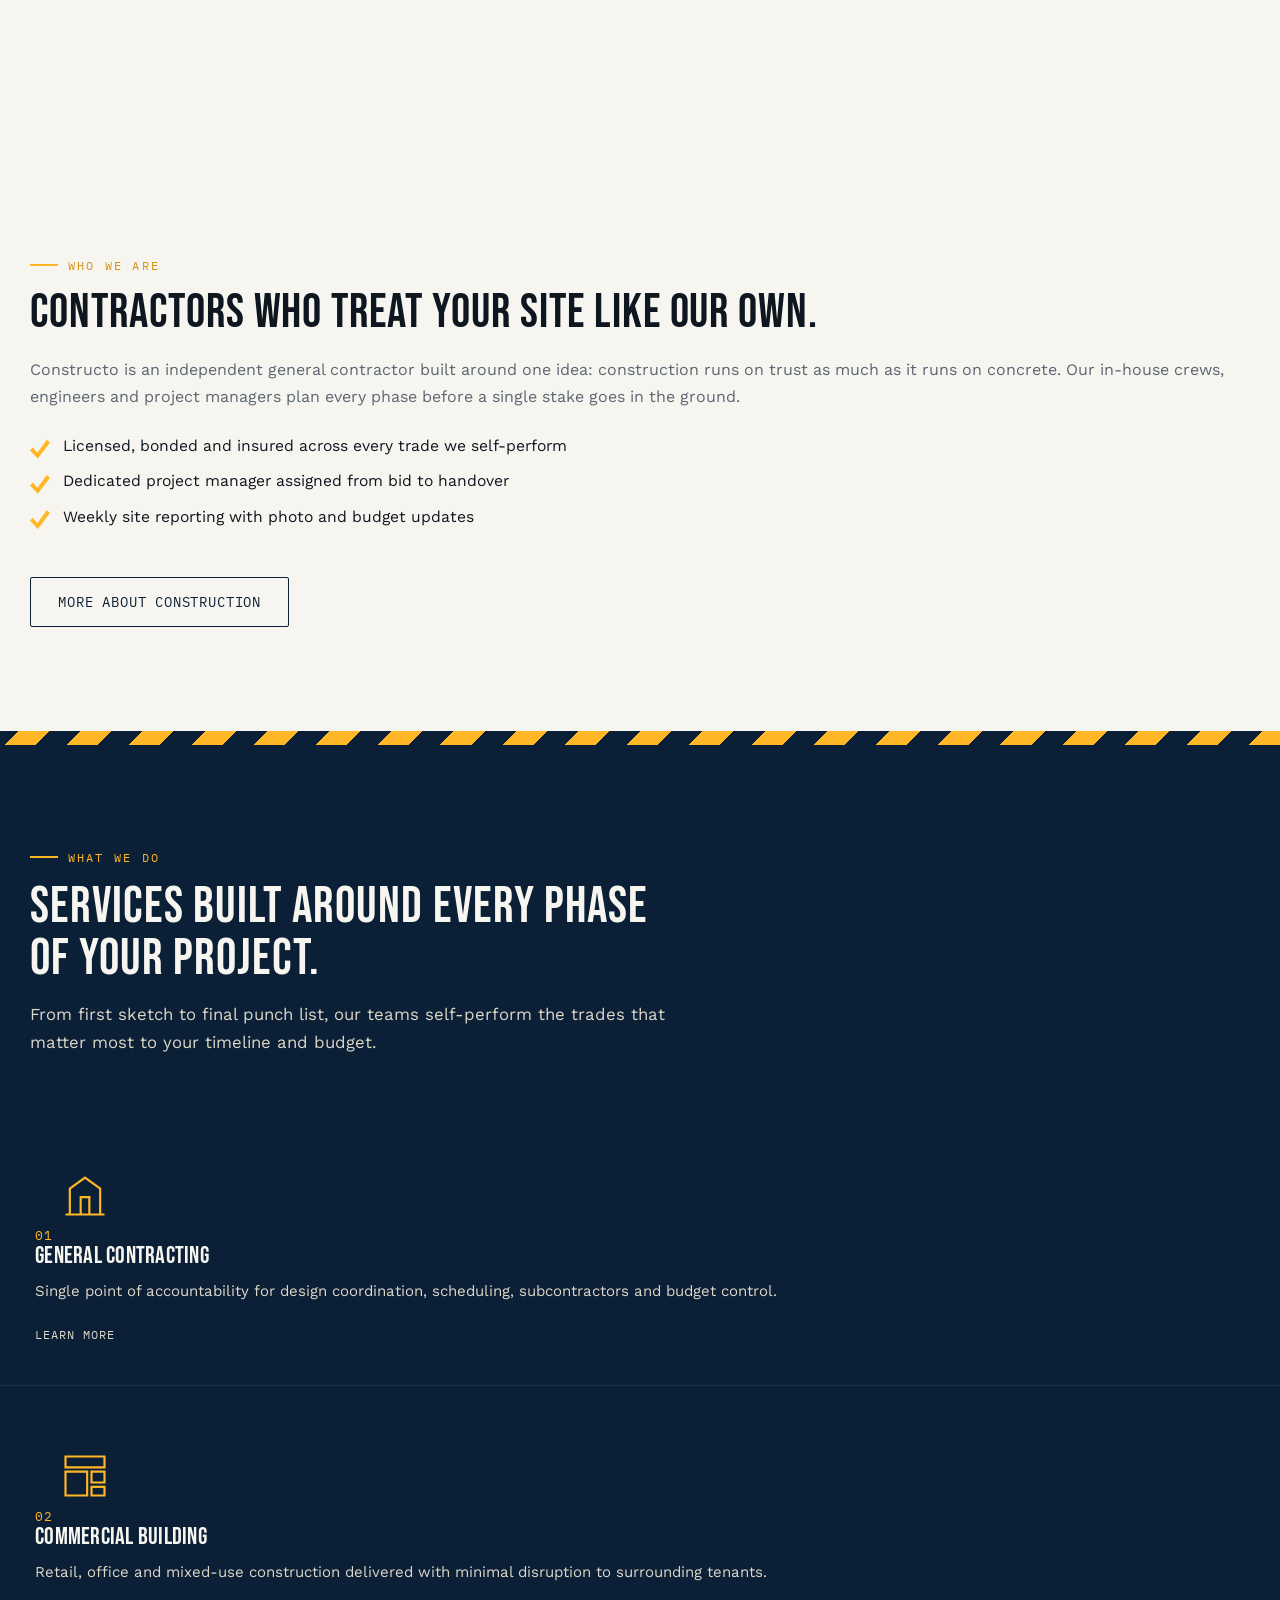
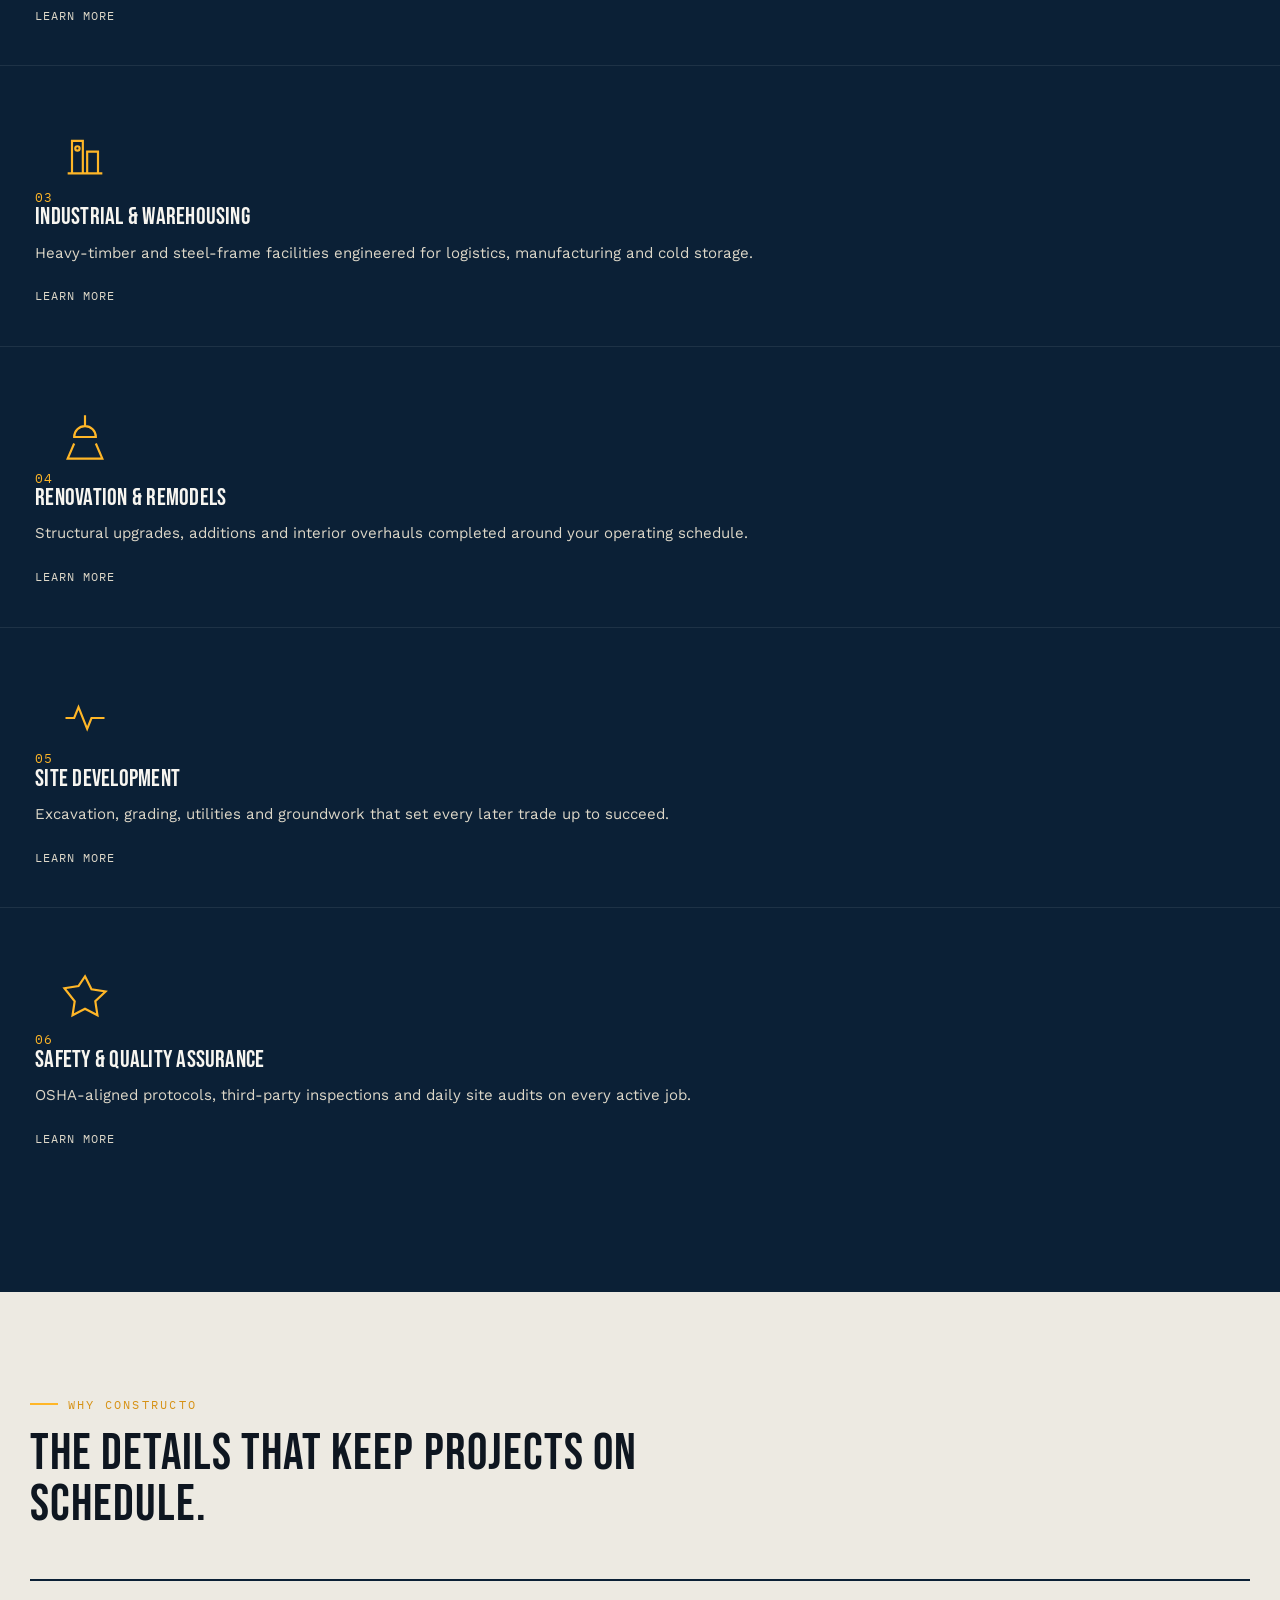
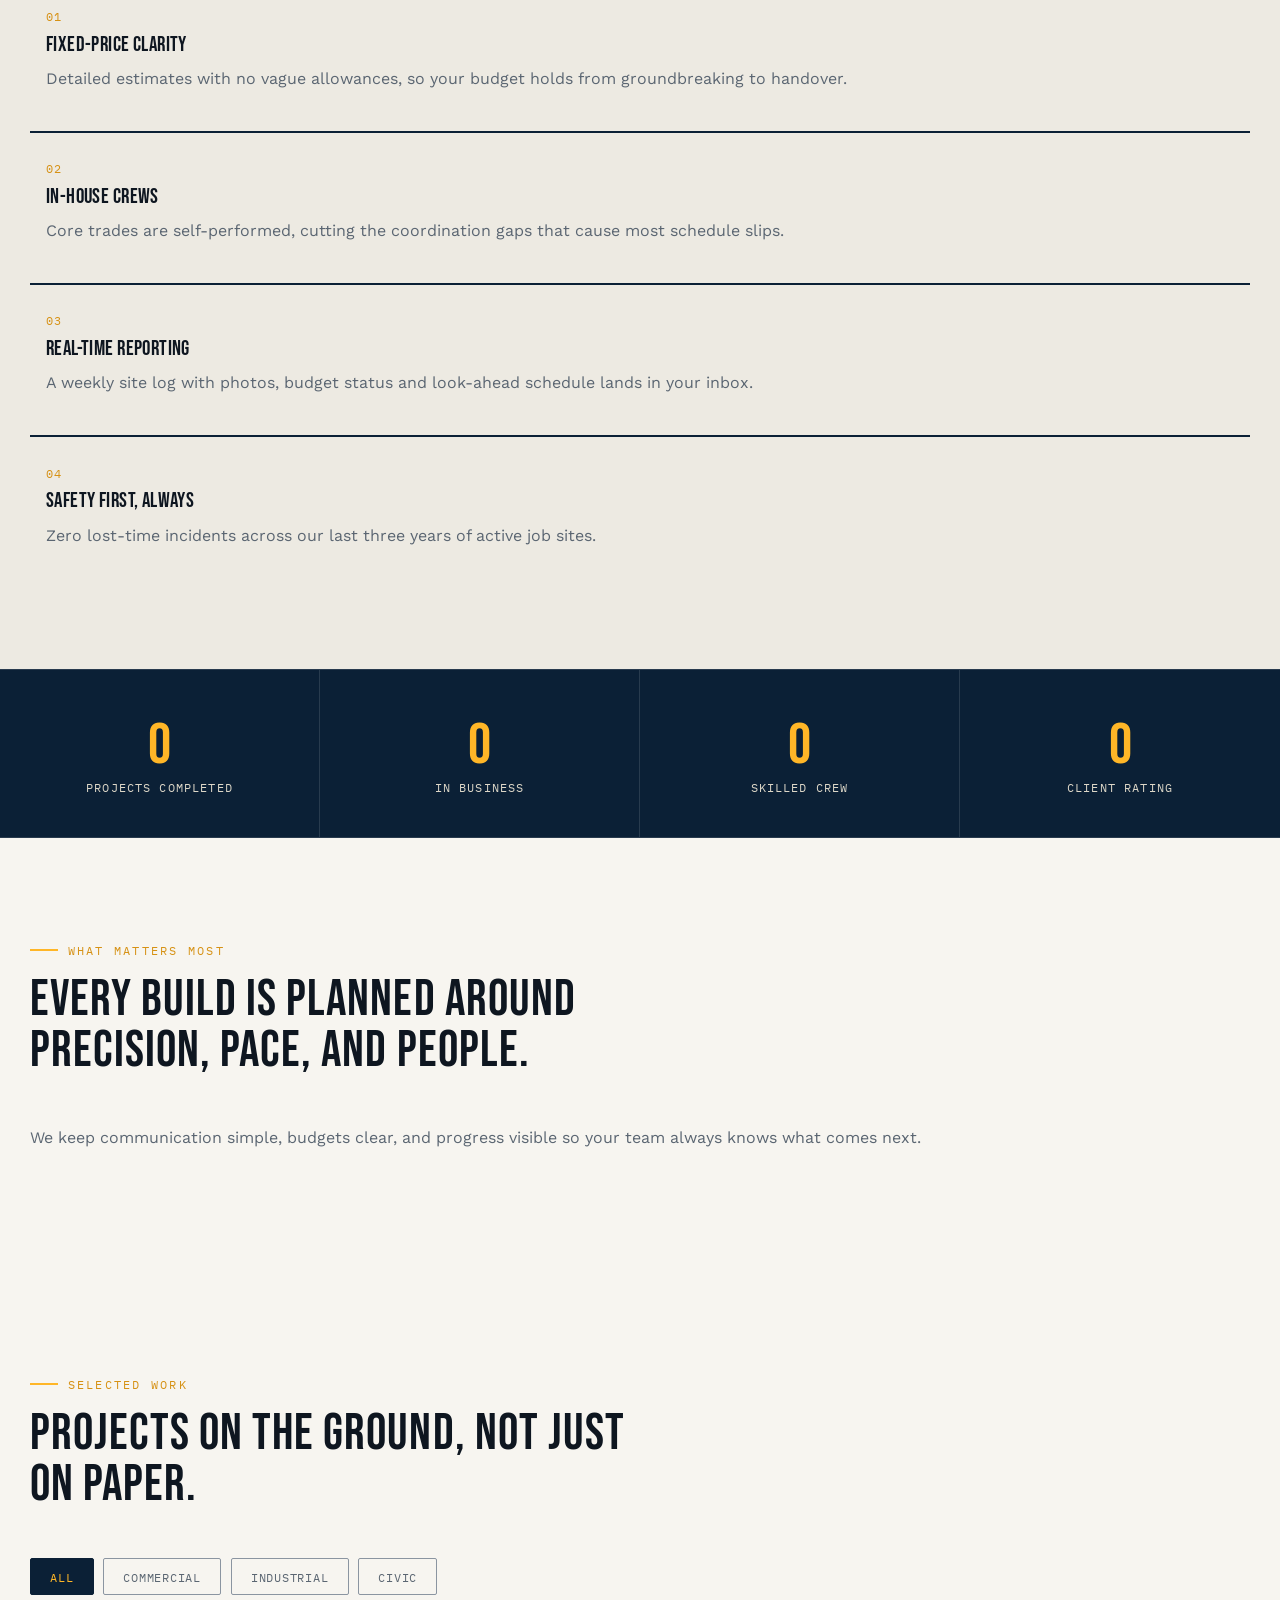
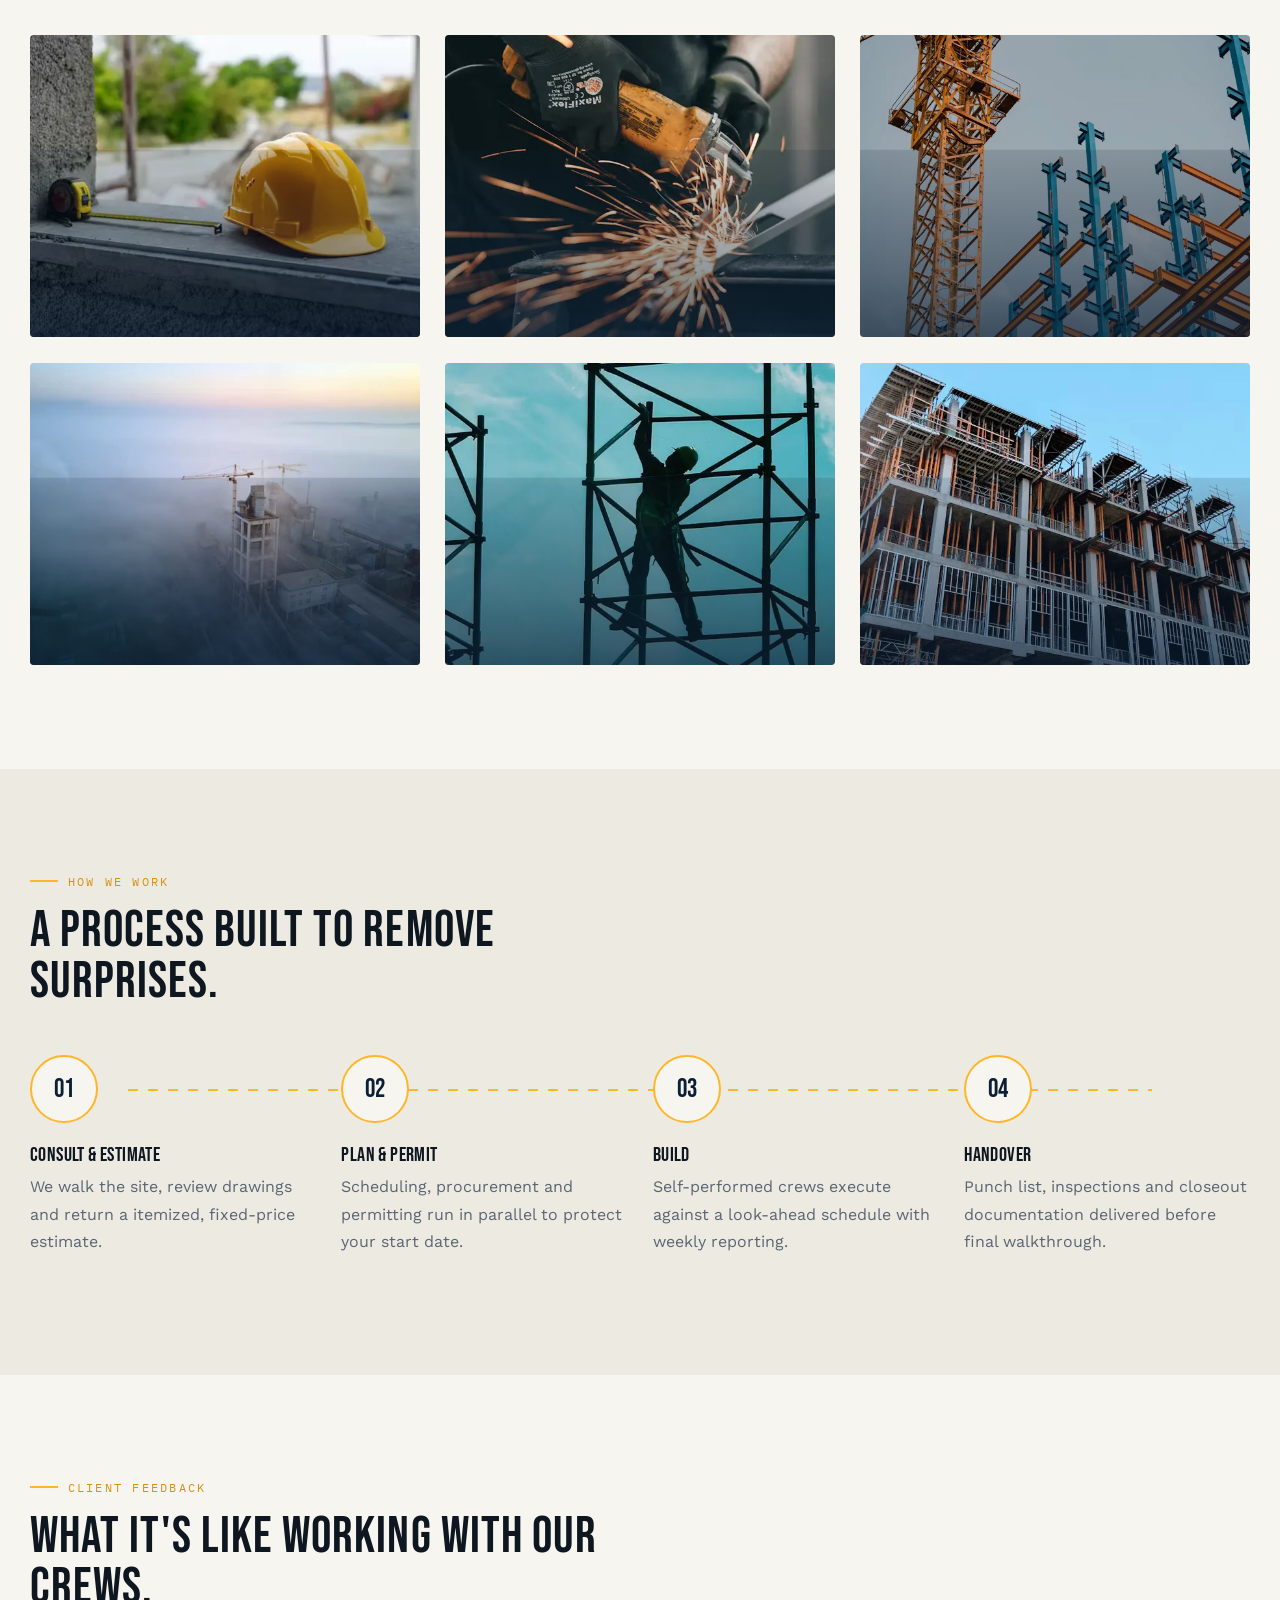
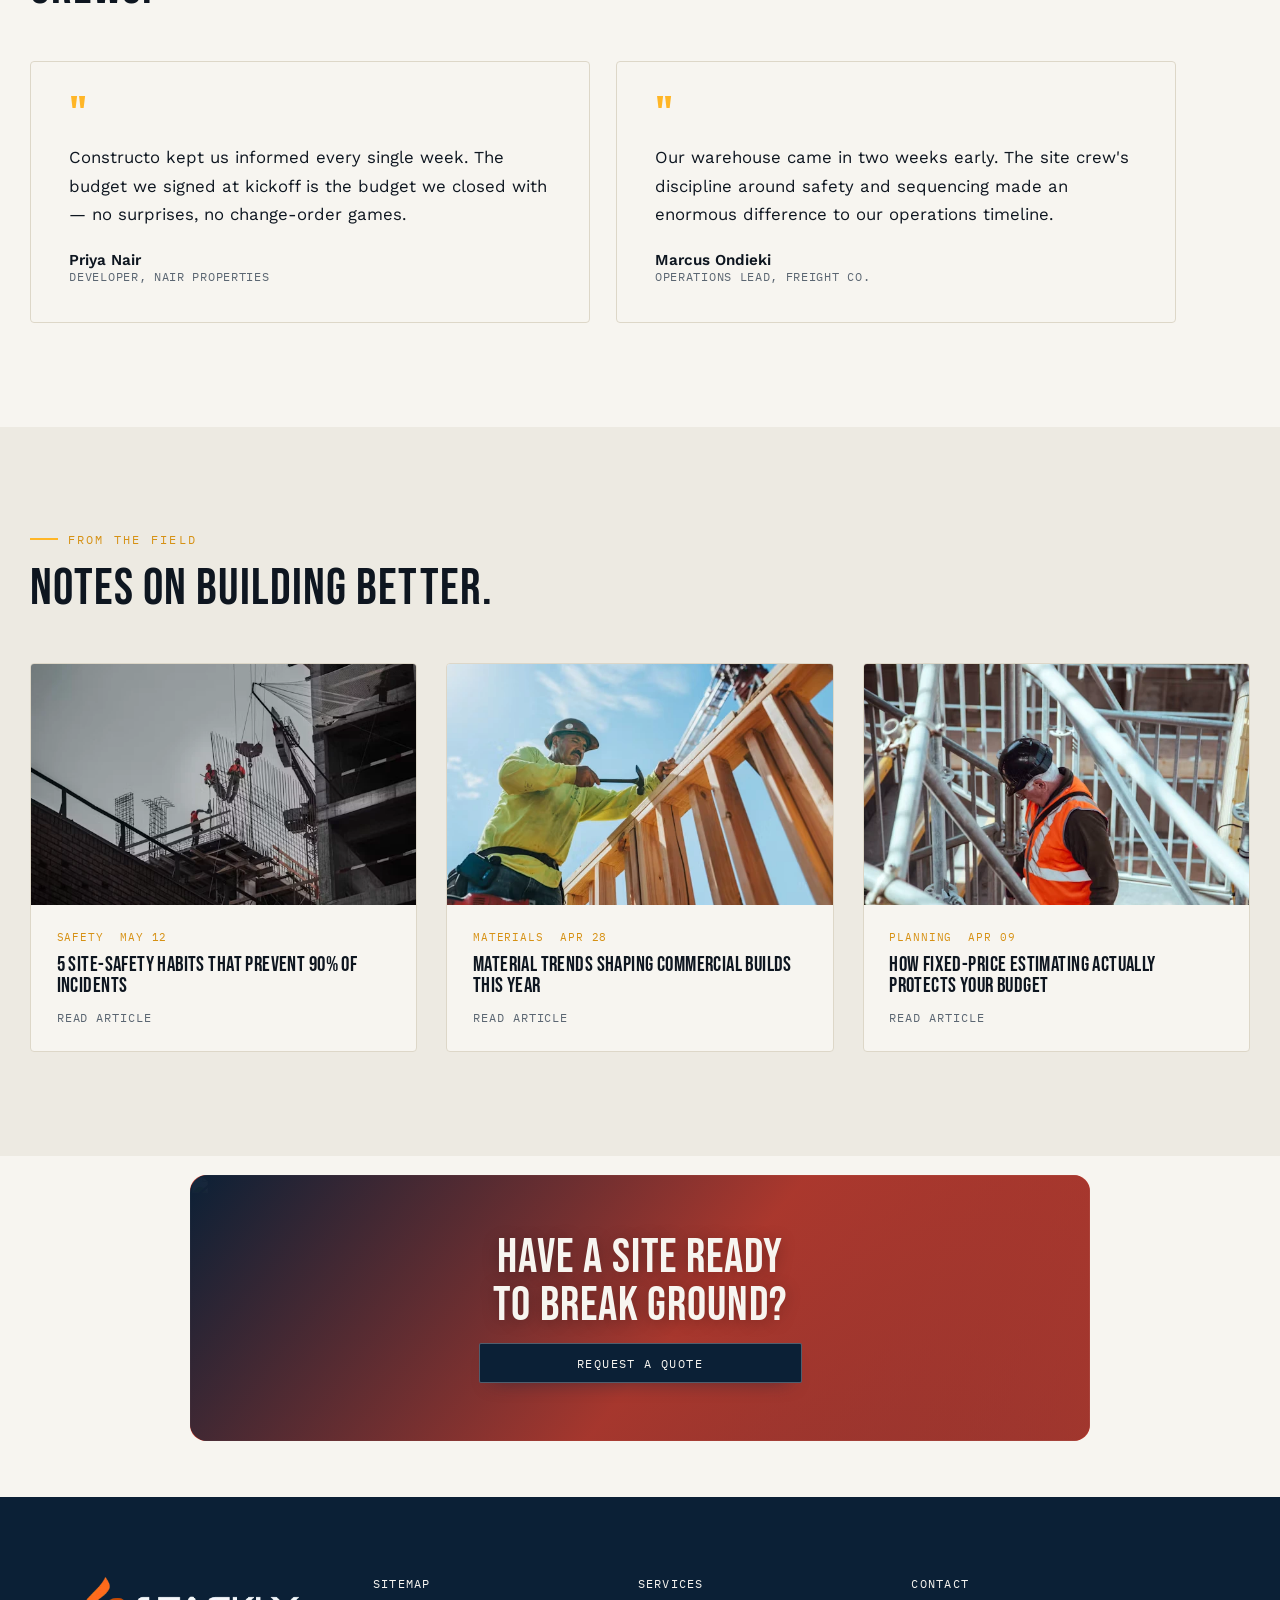
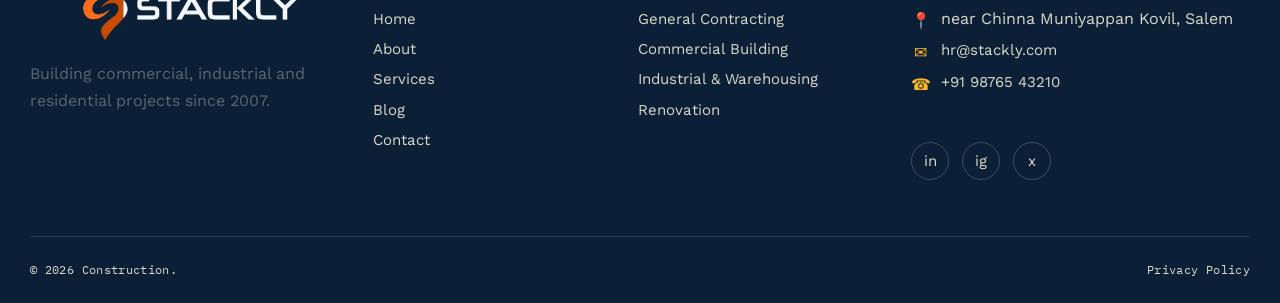
==== commit 4fc622af: "bugs" ====
--- a/index.html
+++ b/index.html
@@ -408,7 +408,7 @@
     <div class="footer-col">
       <h4>Contact</h4>
       <ul class="footer-contact-list">
-        <li><span class="footer-contact-icon" aria-hidden="true">📍</span><span>221 Foundry Lane, Bengaluru</span></li>
+        <li><span class="footer-contact-icon" aria-hidden="true">📍</span><span>near Chinna Muniyappan Kovil, Salem</span></li>
         <li><span class="footer-contact-icon" aria-hidden="true">✉</span><a href="mailto:hello@constructo.example">hr@stackly.com</a></li>
         <li><span class="footer-contact-icon" aria-hidden="true">☎</span><a href="tel:+919876543210">+91 98765 43210</a></li>
       </ul>
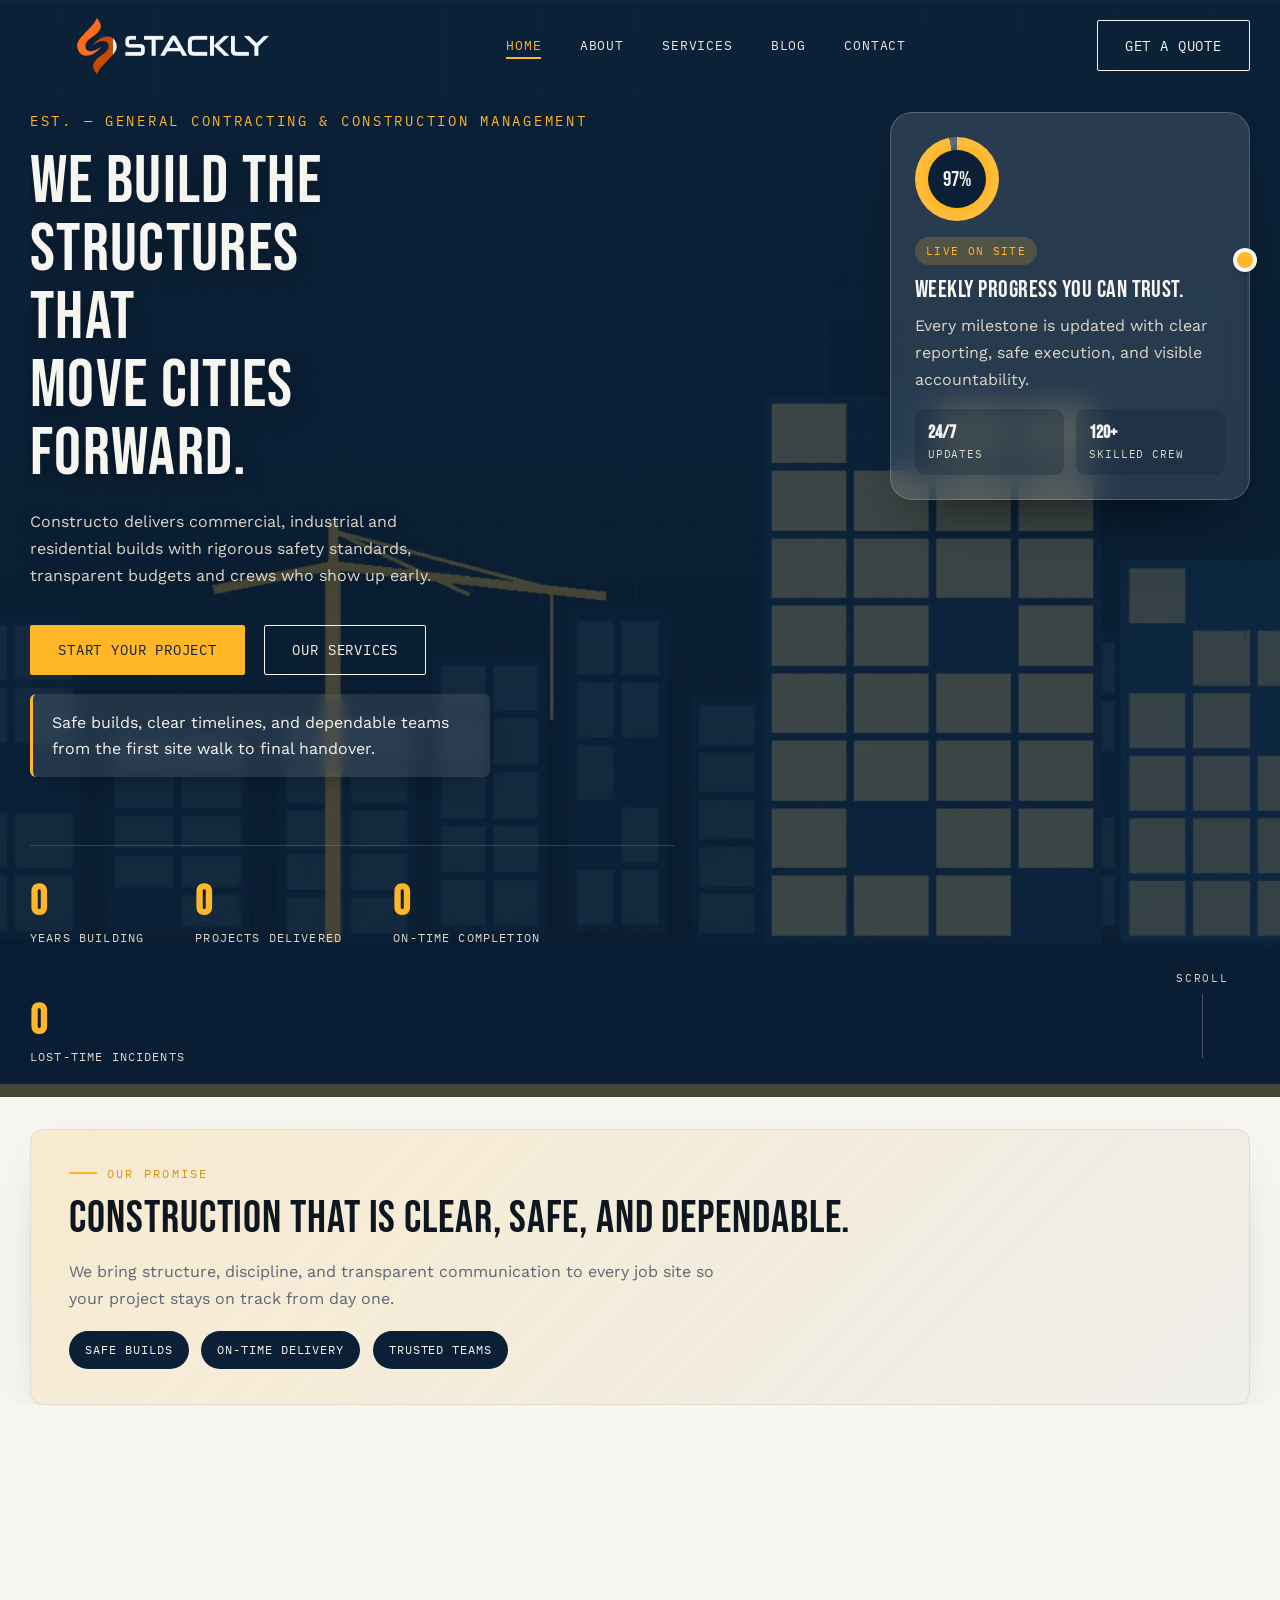
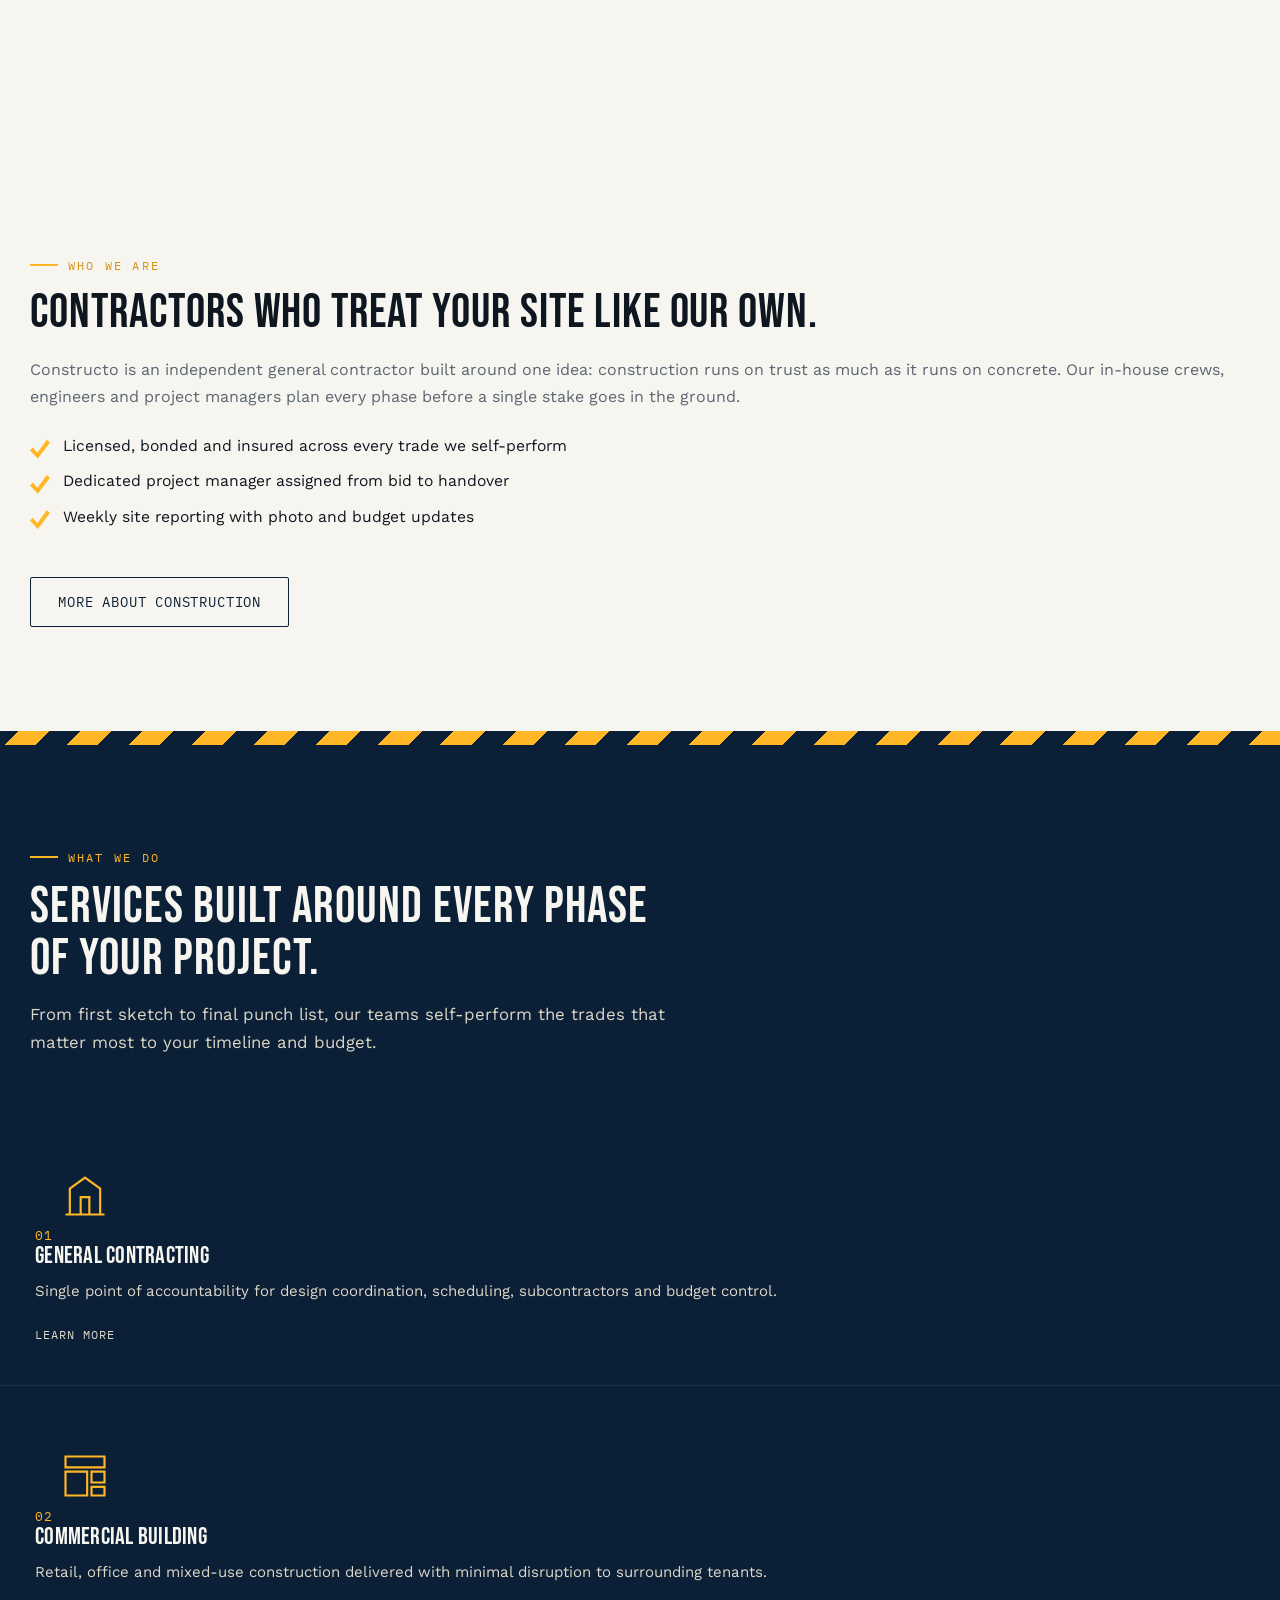
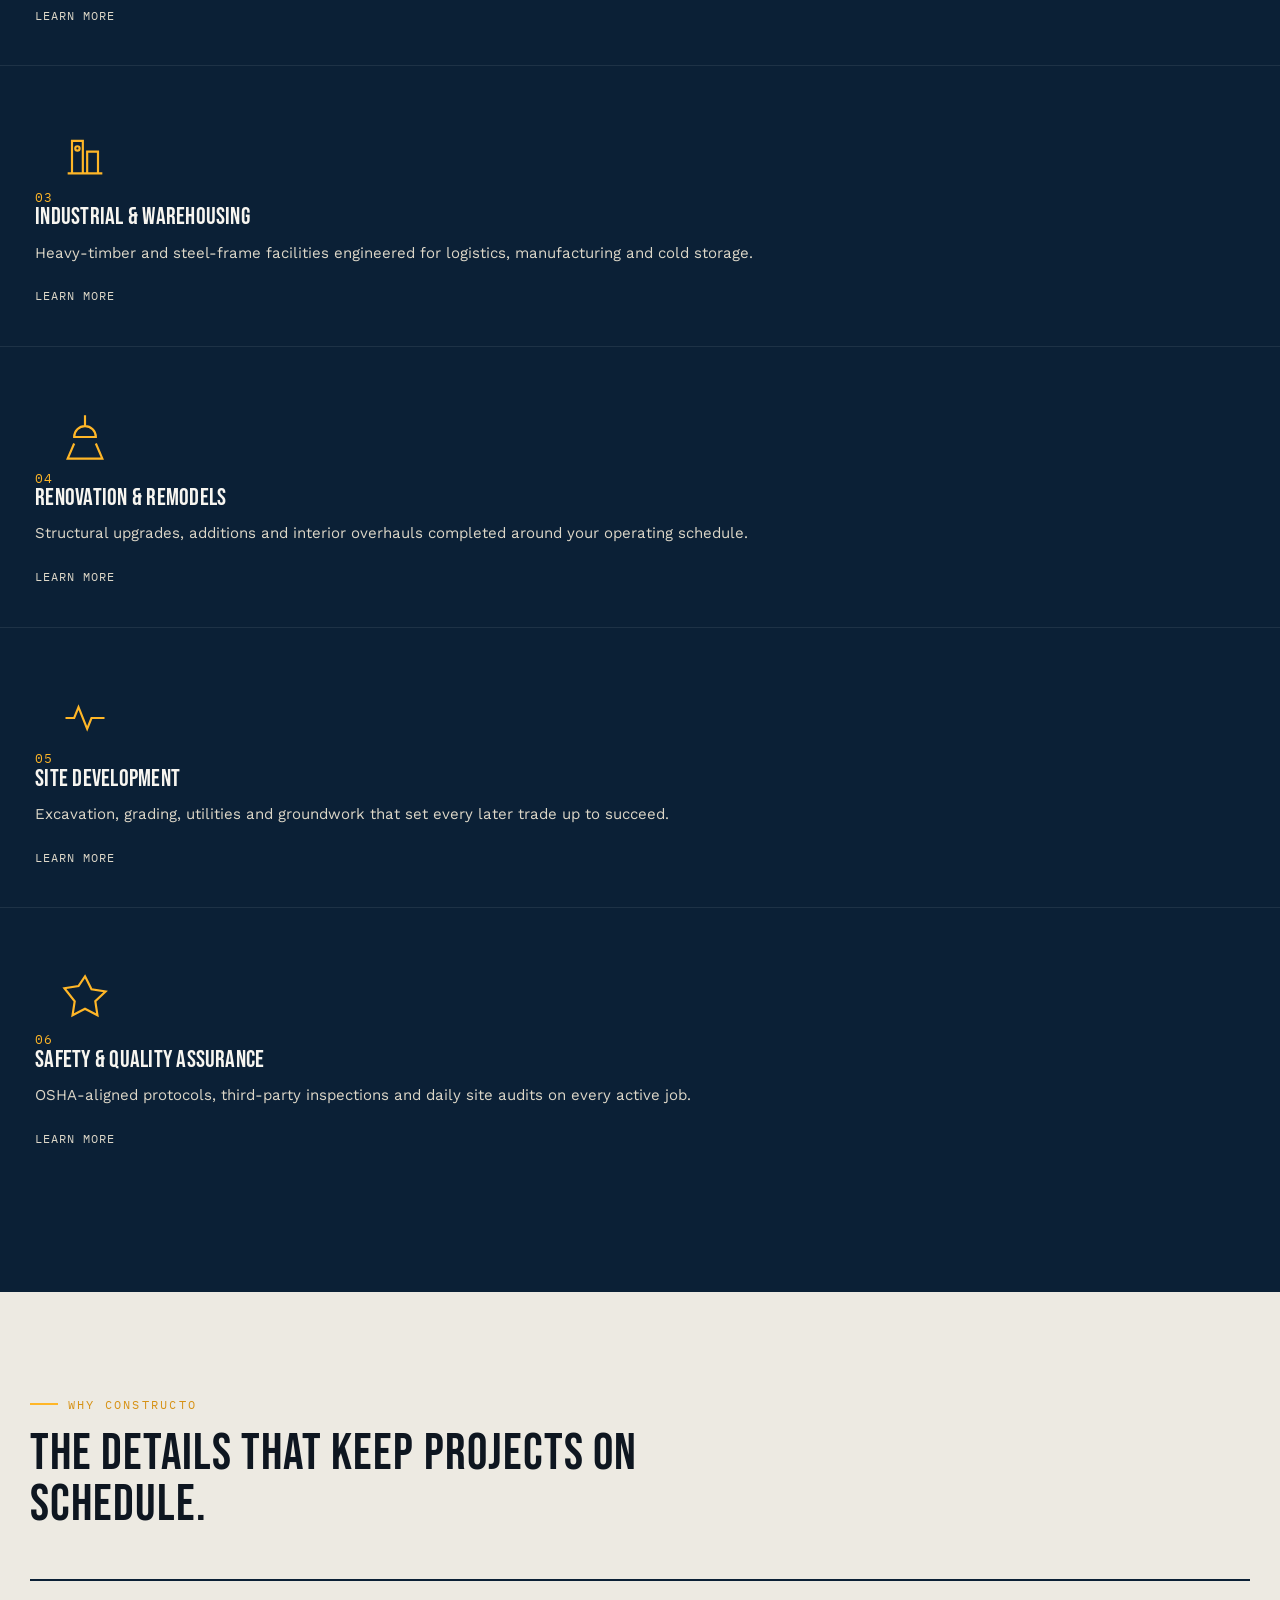
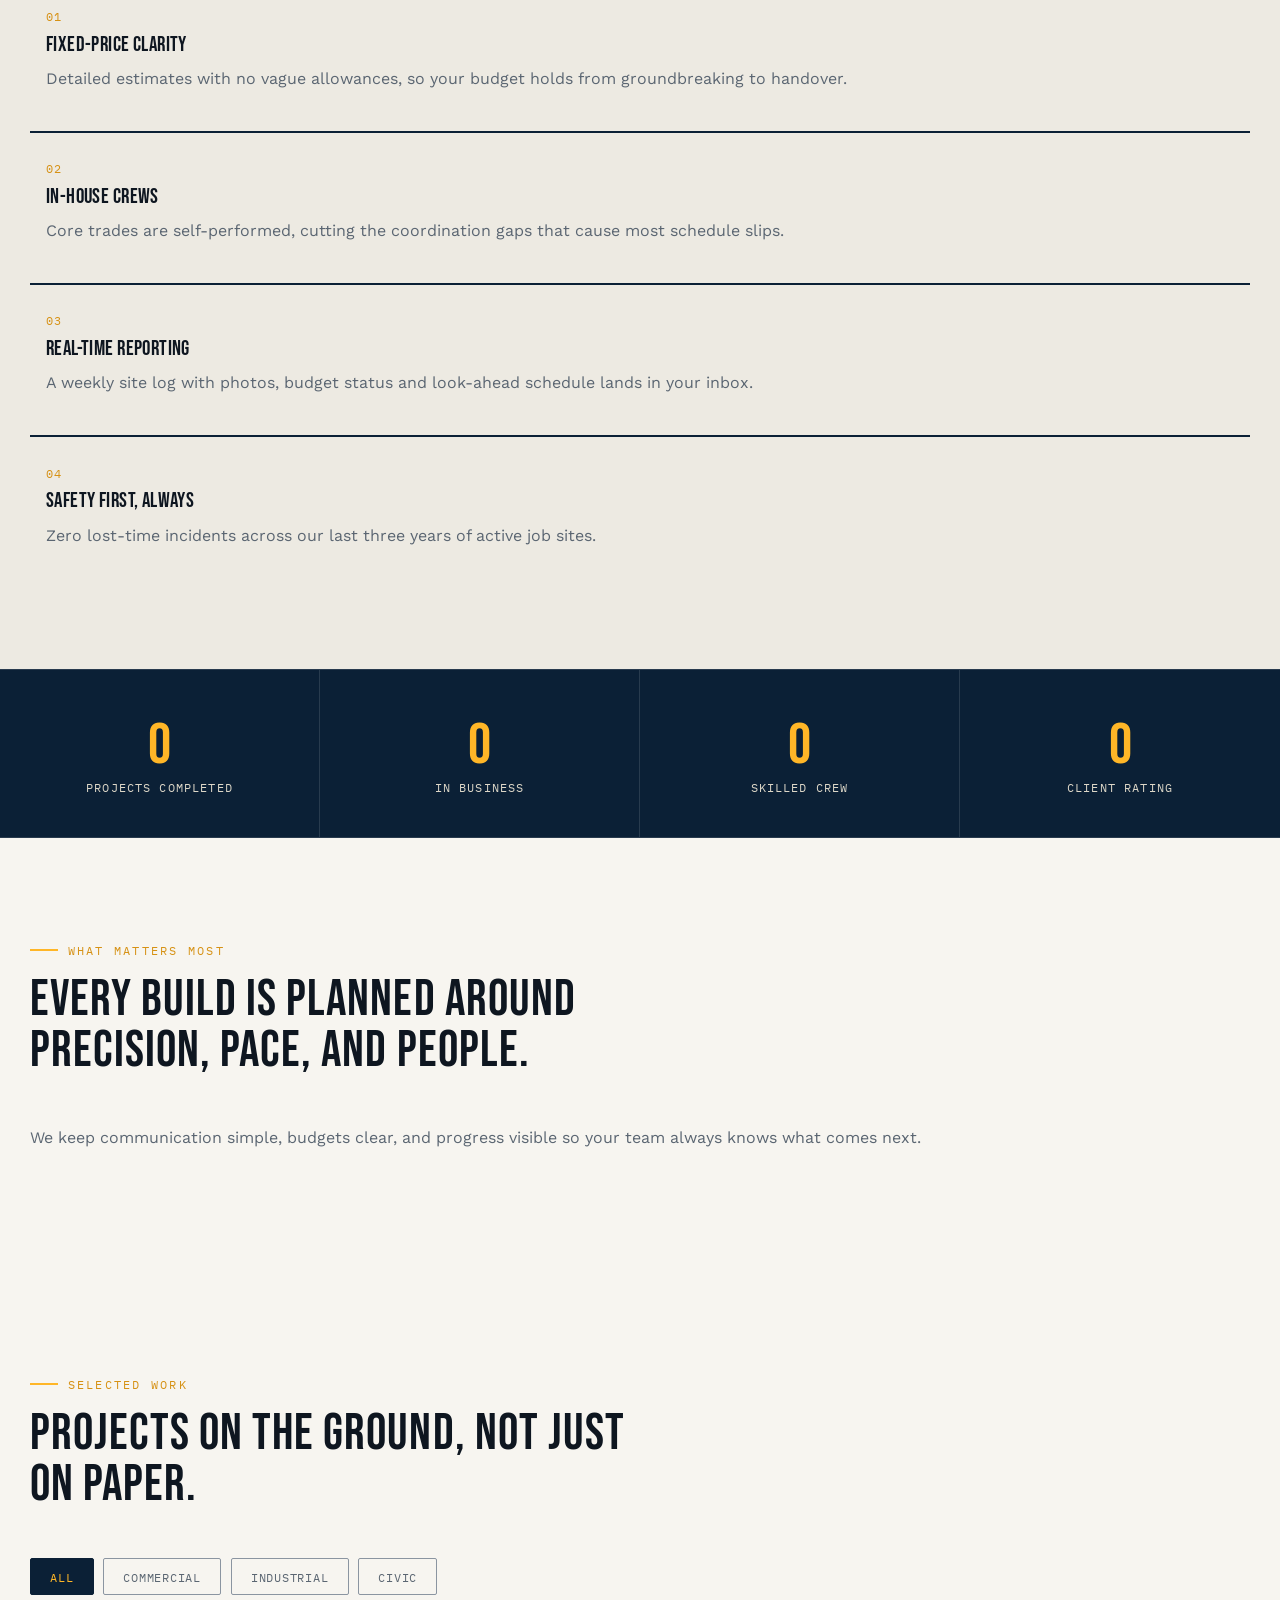
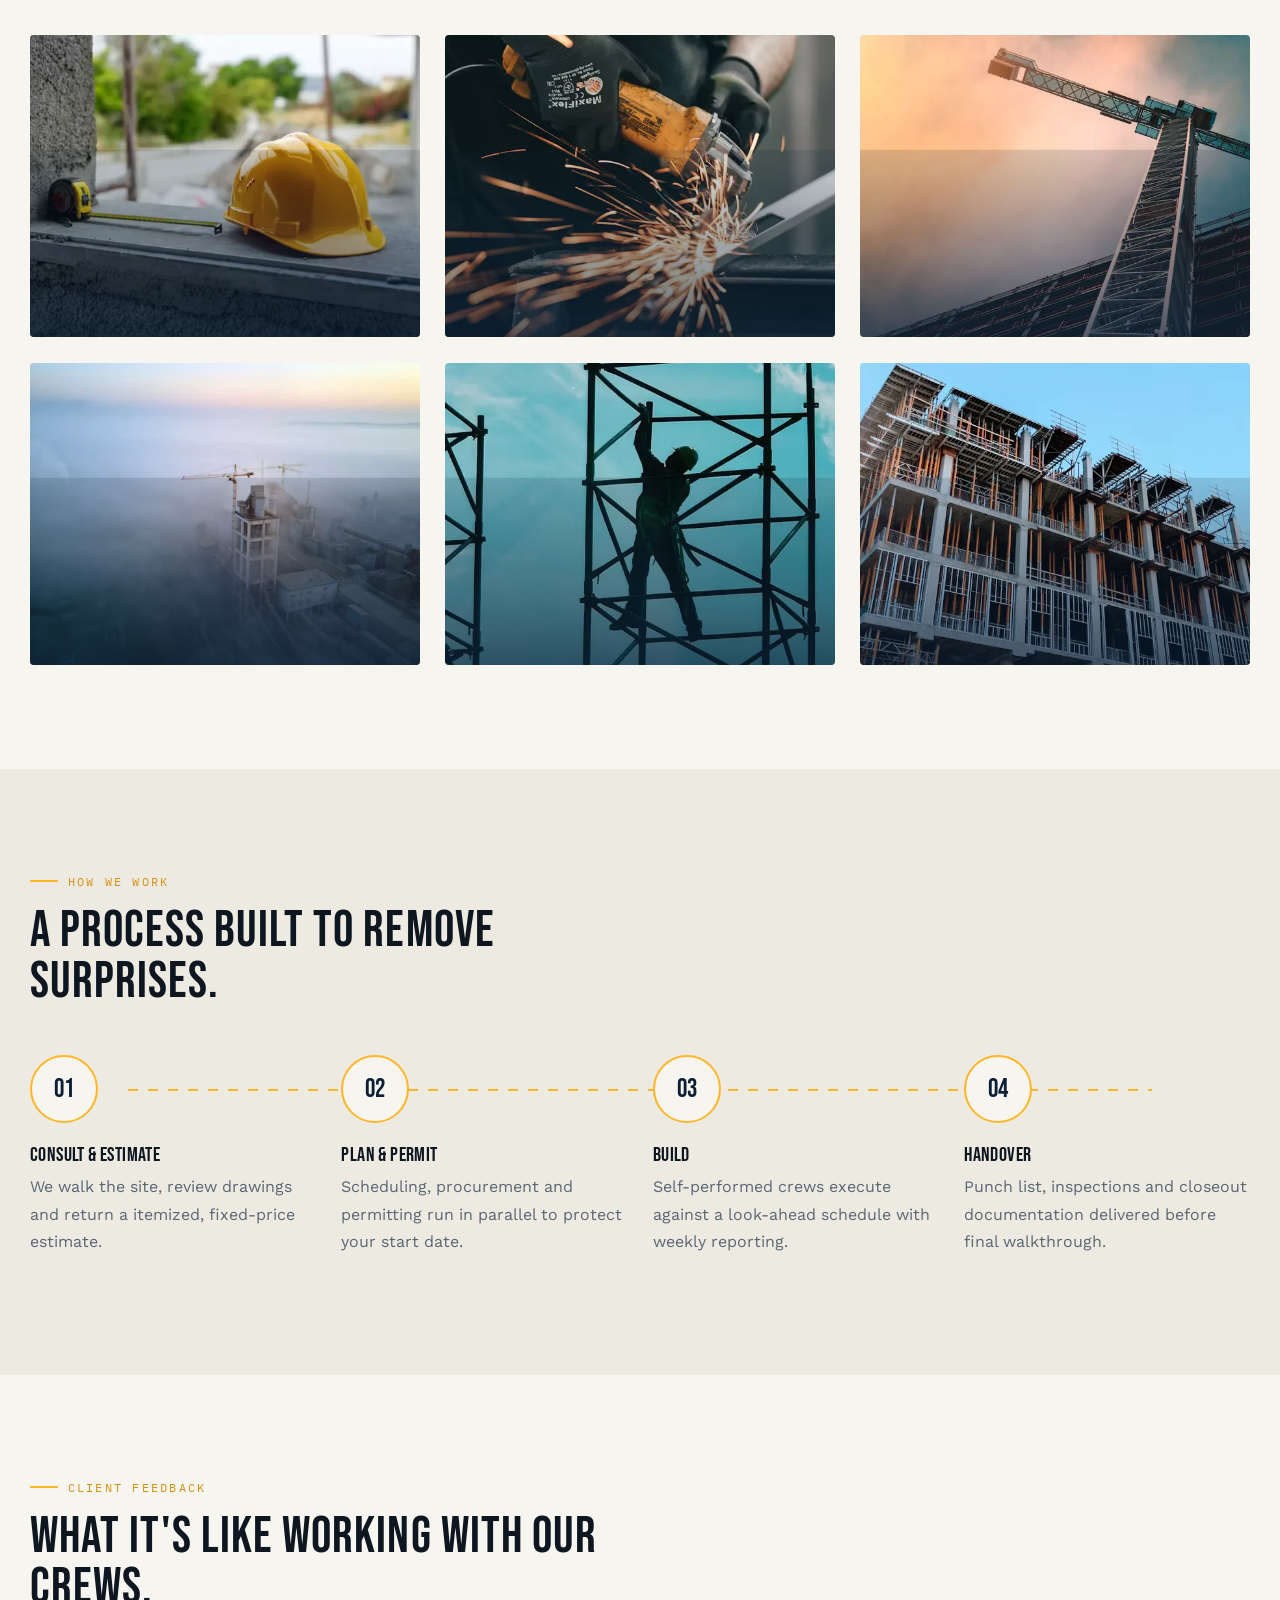
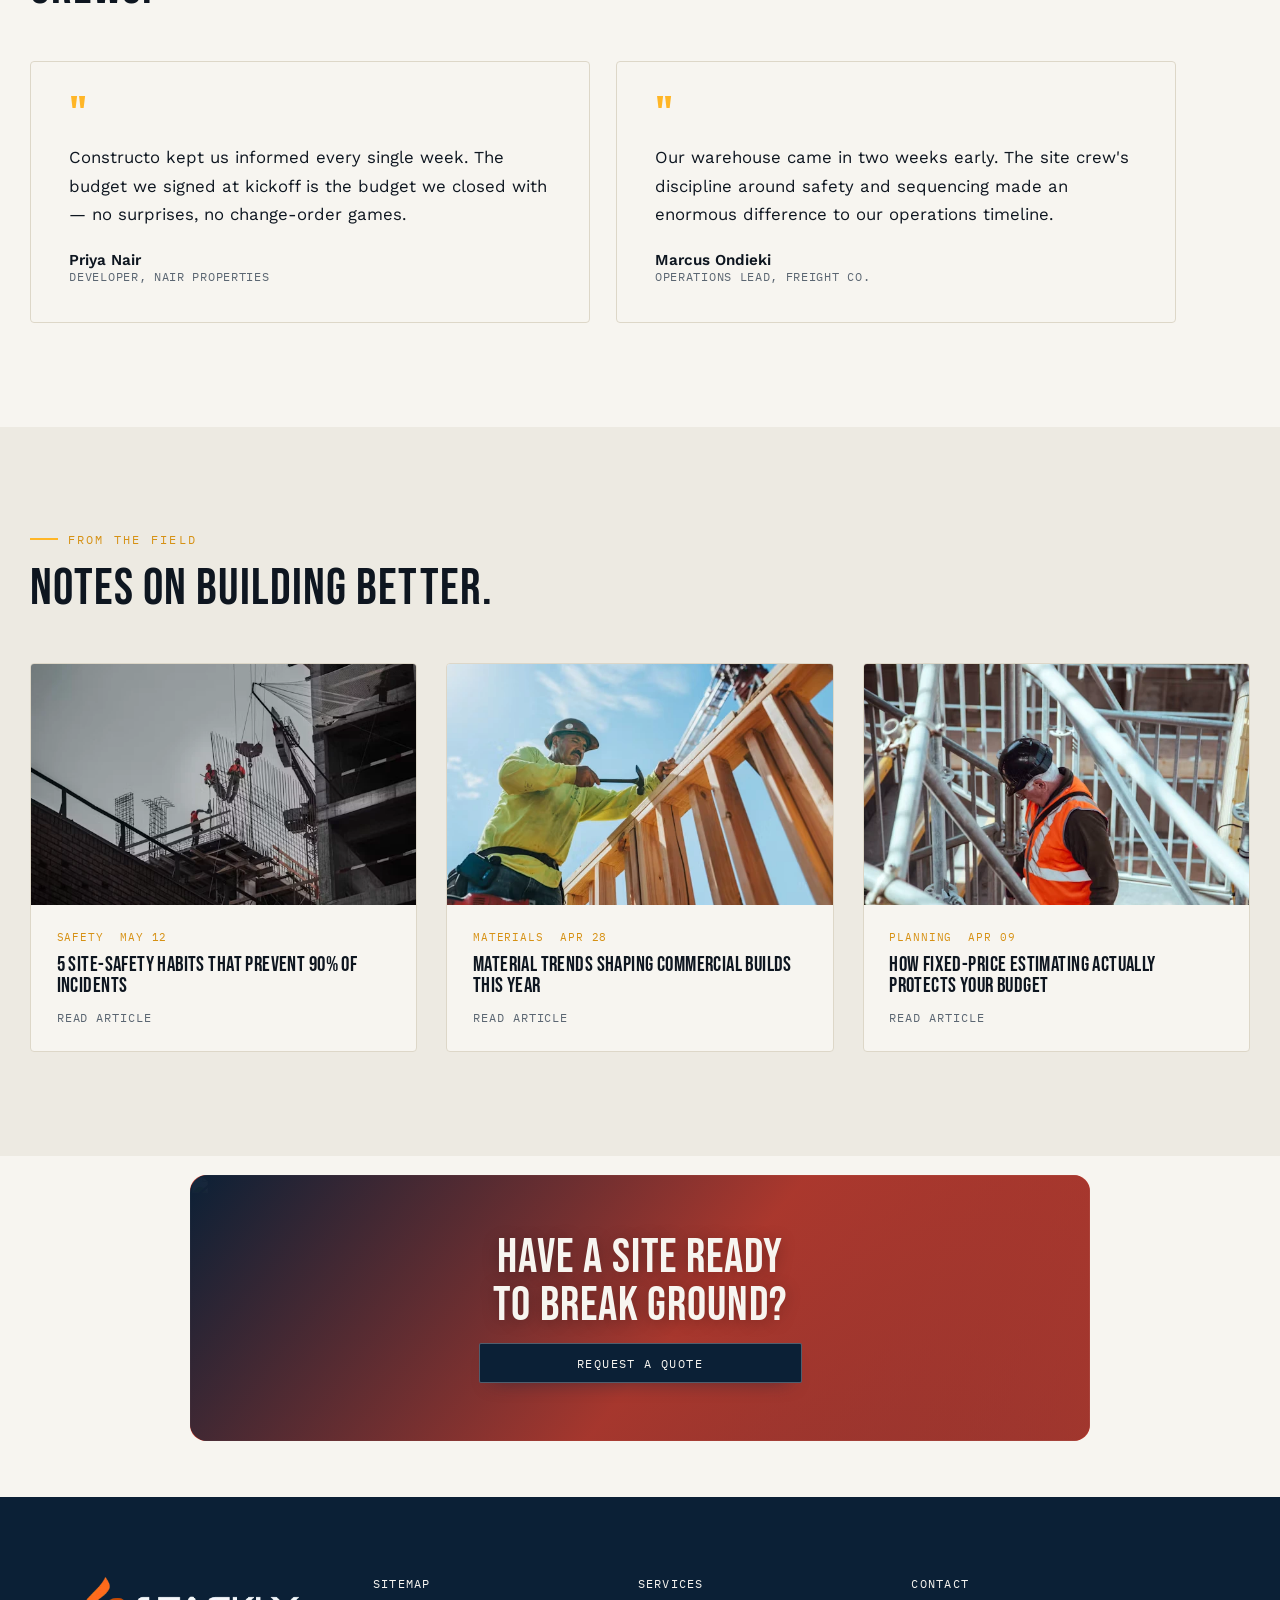
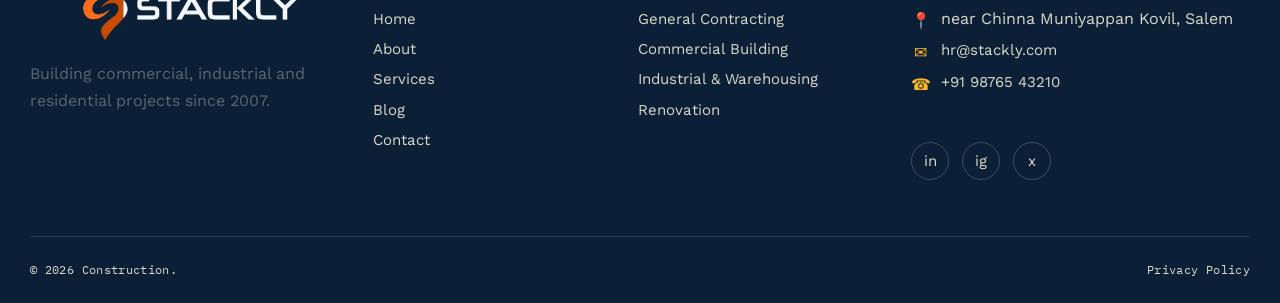
==== commit ec2a7f59: "bugs" ====
--- a/index.html
+++ b/index.html
@@ -264,7 +264,7 @@
           <div class="project-overlay"><span class="cat">Infrastructure</span><h3>Harbor Bridge</h3><span class="view">View project</span></div>
         </a>
         <a class="project-card" data-category="civic" href="404error.html">
-          <img src="webp12 - Copy.webp" alt="Civic Center building" width="900" height="680">
+          <img src="webp1.webp" alt="Civic Center building" width="900" height="680">
           <div class="project-overlay"><span class="cat">Civic</span><h3>Civic Center</h3><span class="view">View project</span></div>
         </a>
         <a class="project-card" data-category="industrial" href="404error.html">
@@ -382,7 +382,7 @@
   <div class="container footer-top">
     <div class="footer-col footer-logo">
       <div class="logo-slot">
-        <img src="logo-dark-themed.webp" alt="Constructo logo" loading="eager">
+        <a href="index.html"><img src="logo-dark-themed.webp" alt="Constructo logo" loading="eager"></a>
       </div>
       <p>Building commercial, industrial and residential projects since 2007.</p>
     </div>
--- a/style.css
+++ b/style.css
@@ -227,32 +227,47 @@
   }
   .site-nav.is-scrolled{background:rgba(11,32,54,.92);padding:0;height:var(--nav-h-mobile);}
   .site-nav .container{
-    display:flex;align-items:center;justify-content:space-between;
+    display:flex;align-items:center;justify-content:flex-start;
     gap:1rem;
     width:100%;
     padding-inline:1.1rem;
     max-width:100%;
   }
 
-  .logo-slot{min-width:0;}
+  .logo-slot{min-width:0; margin-right:auto;}
+  .site-nav .logo-slot img{max-height:34px;}
+
+  .mobile-menu-logo{
+    display:flex;
+    align-items:center;
+    justify-content:flex-start;
+    padding:0 0 1rem;
+    margin-bottom:.45rem;
+    border-bottom:1px solid rgba(11,32,54,.12);
+  }
+  .mobile-menu-logo .logo-slot{min-width:0;}
+  .mobile-menu-logo .logo-slot img{max-height:42px;}
 
   .nav-links{
     position:fixed;
-    top:0;right:0;bottom:0;
-    width:min(84vw,320px);
-    max-width:320px;
-    height:100dvh;
+    top:calc(var(--nav-h-mobile) + .55rem);
+    left:1rem;
+    right:1rem;
+    width:auto;
+    max-width:none;
+    height:auto;
     display:flex;
     flex-direction:column;
     align-items:stretch;
     justify-content:flex-start;
     gap:.25rem;
-    padding:calc(var(--nav-h-mobile) + 1.6rem) 1.6rem 2rem;
+    padding:1rem 1.15rem 1.35rem;
     background:rgba(247,245,240,.98);
-    box-shadow:-16px 0 40px rgba(11,32,54,.24);
-    border-left:1px solid rgba(11,32,54,.08);
+    box-shadow:0 18px 40px rgba(11,32,54,.24);
+    border:1px solid rgba(11,32,54,.08);
+    border-radius:10px;
     z-index:260;
-    transform:translateX(105%);
+    transform:translateY(-12px) scale(.98);
     opacity:0;
     visibility:hidden;
     pointer-events:none;
@@ -260,7 +275,7 @@
     overflow-y:auto;
   }
   .nav-links.is-open{
-    transform:translateX(0);
+    transform:translateY(0) scale(1);
     opacity:1;
     visibility:visible;
     pointer-events:auto;
@@ -802,6 +817,17 @@
 }
 .testi-nav button:hover{background:var(--navy-900);border-color:var(--navy-900);color:var(--amber);}
 
+/* ---------- team preview ---------- */
+#team .team-grid{display:grid;grid-template-columns:repeat(4,1fr);gap:1.8rem;align-items:stretch;}
+#team .team-card{display:flex;flex-direction:column;height:100%;background:var(--paper);border-radius:4px;overflow:hidden;border:1px solid var(--concrete-dim);transition:transform .4s var(--ease), box-shadow .4s var(--ease);}
+#team .team-card:hover{transform:translateY(-8px);box-shadow:0 24px 44px -20px rgba(11,32,54,.35);}
+#team .team-thumb{aspect-ratio:16/10;overflow:hidden;flex-shrink:0;}
+#team .team-thumb img{width:100%;height:100%;object-fit:cover;transition:transform .8s var(--ease);}
+#team .team-card:hover .team-thumb img{transform:scale(1.08);}
+#team .team-body{padding:1.6rem;display:flex;flex-direction:column;justify-content:flex-start;flex:1;}
+#team .team-body h3{font-size:1.1rem;margin-bottom:.45rem;}
+#team .team-body span{font-family:var(--font-mono);font-size:.72rem;letter-spacing:.08em;text-transform:uppercase;color:var(--amber-dim);}
+
 /* ---------- blog preview ---------- */
 .blog-grid{display:grid;grid-template-columns:repeat(3,1fr);gap:1.8rem;}
 .blog-card{background:var(--paper);border-radius:4px;overflow:hidden;border:1px solid var(--concrete-dim);transition:transform .4s var(--ease), box-shadow .4s var(--ease);}
@@ -1086,6 +1112,11 @@
 }
 
 /* ---- Large phones (<=700px) ---- */
+@media (max-width:880px){
+  #team .team-grid{display:flex !important;flex-direction:column !important;gap:1rem !important;}
+  #team .team-card{width:100% !important;}
+}
+
 @media (max-width:700px){
   .section{padding:4rem 0;}
   .section-head{margin-bottom:2.2rem;}
@@ -1102,6 +1133,9 @@
   .process-track{grid-template-columns:1fr 1fr;gap:2rem 1.2rem;}
   .process-track::before{display:none;}
 
+  #team .team-grid{display:flex;flex-direction:column;gap:1rem;}
+  #team .team-card{width:100%;}
+  .grid-2{grid-template-columns:1fr;}
   .blog-grid{grid-template-columns:1fr;}
 
   .testi-card{width:88vw;padding:1.8rem;}
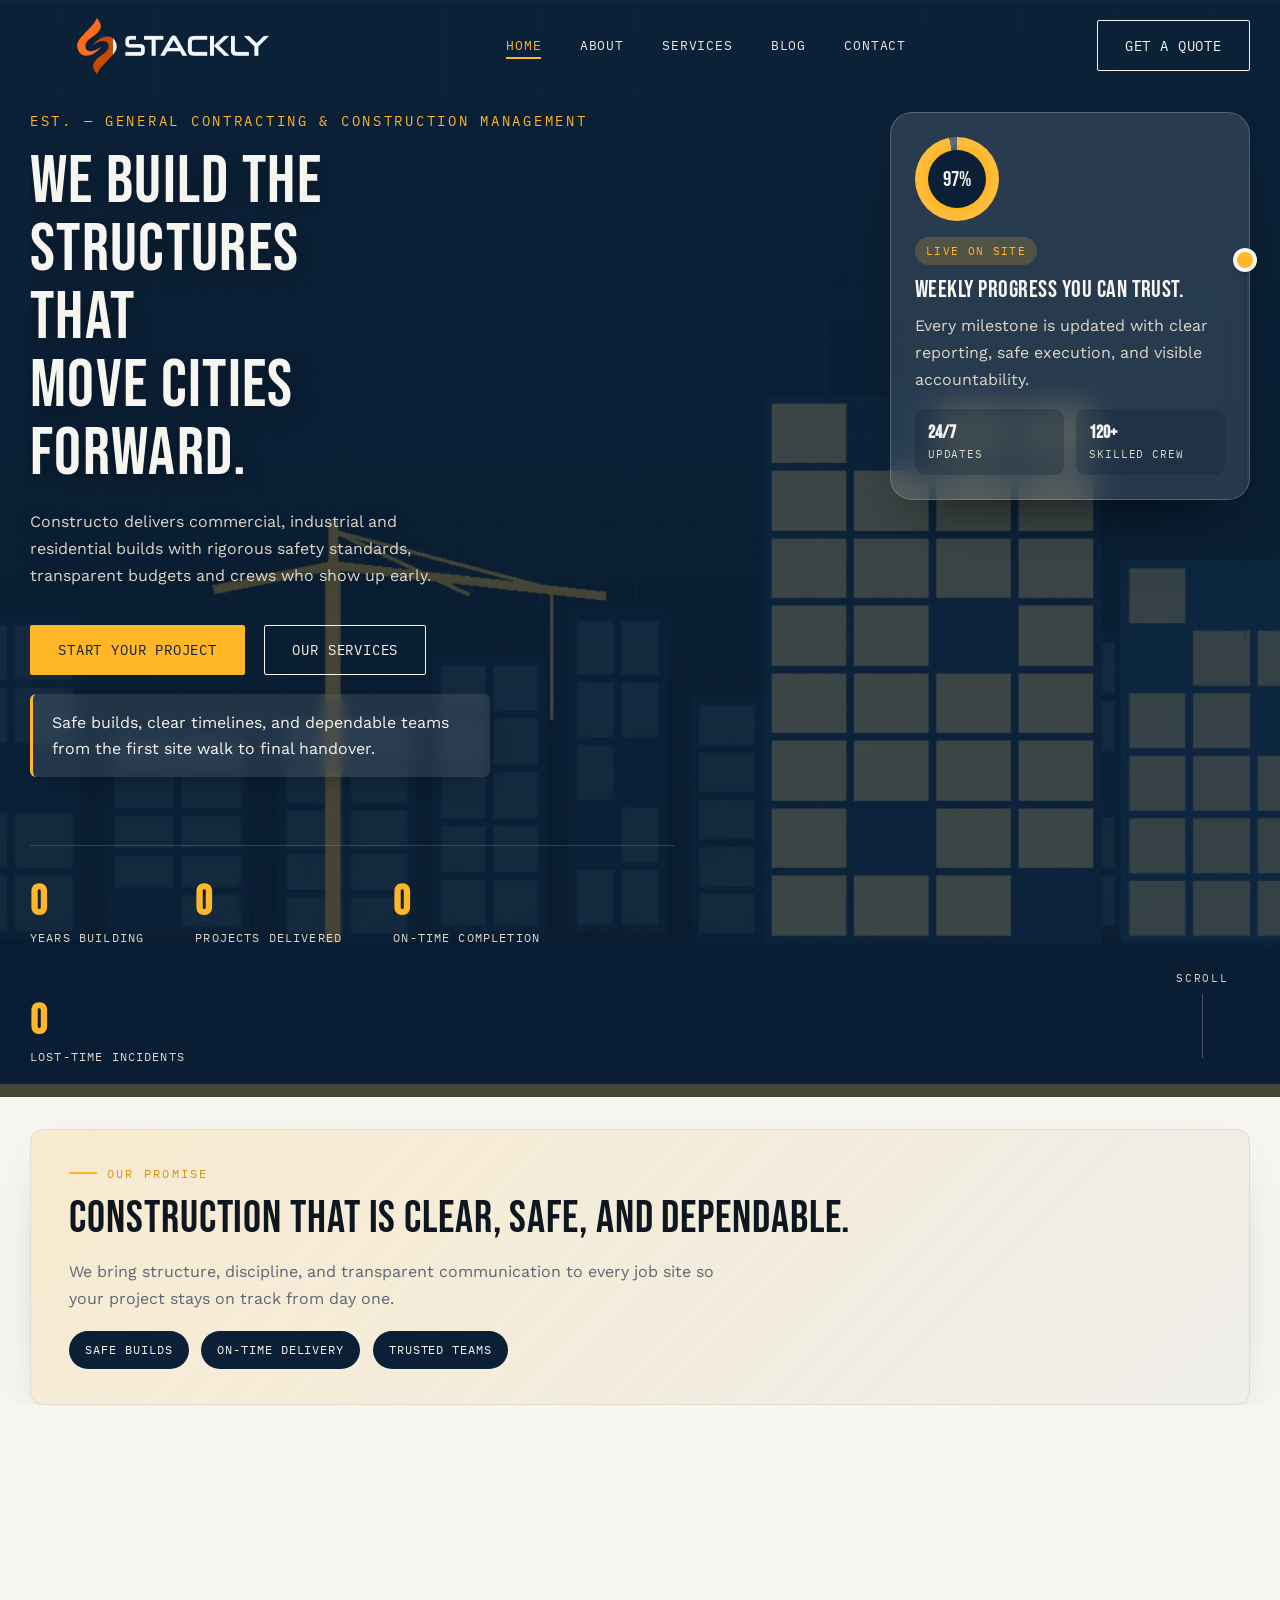
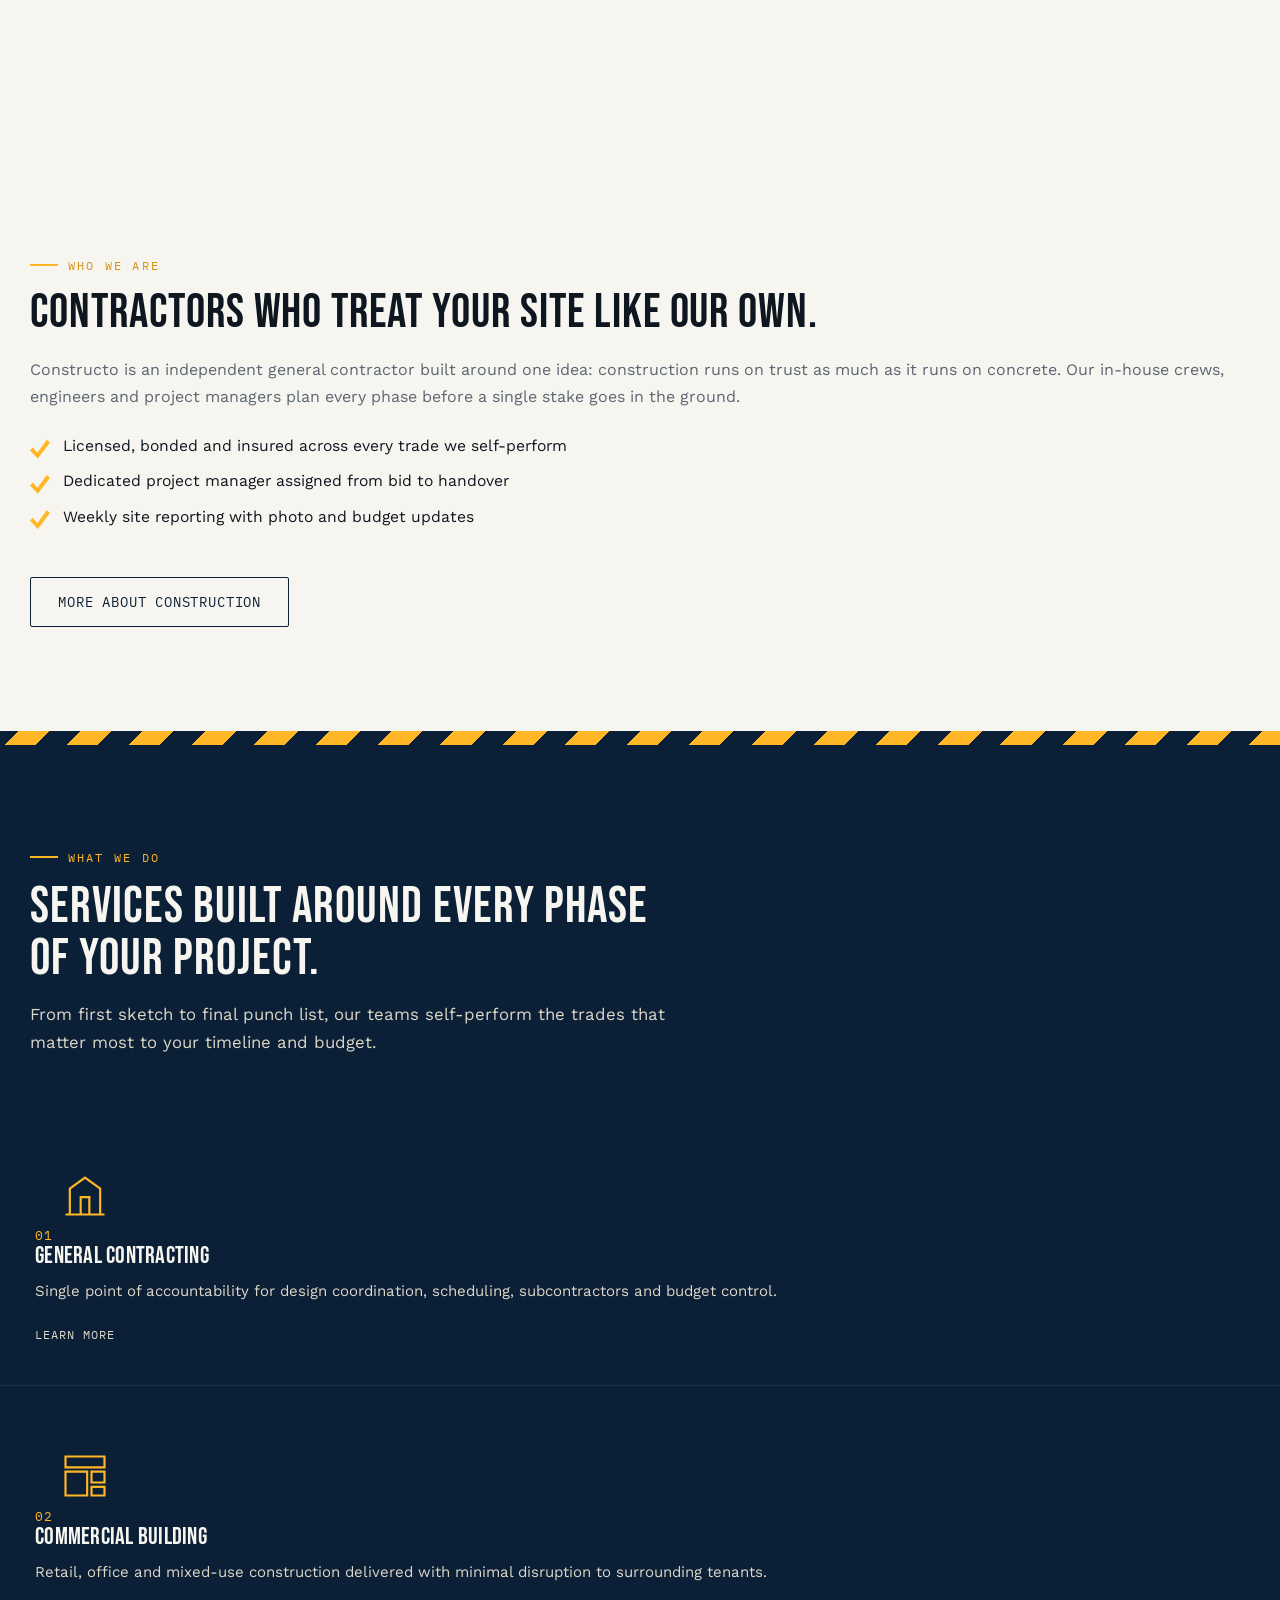
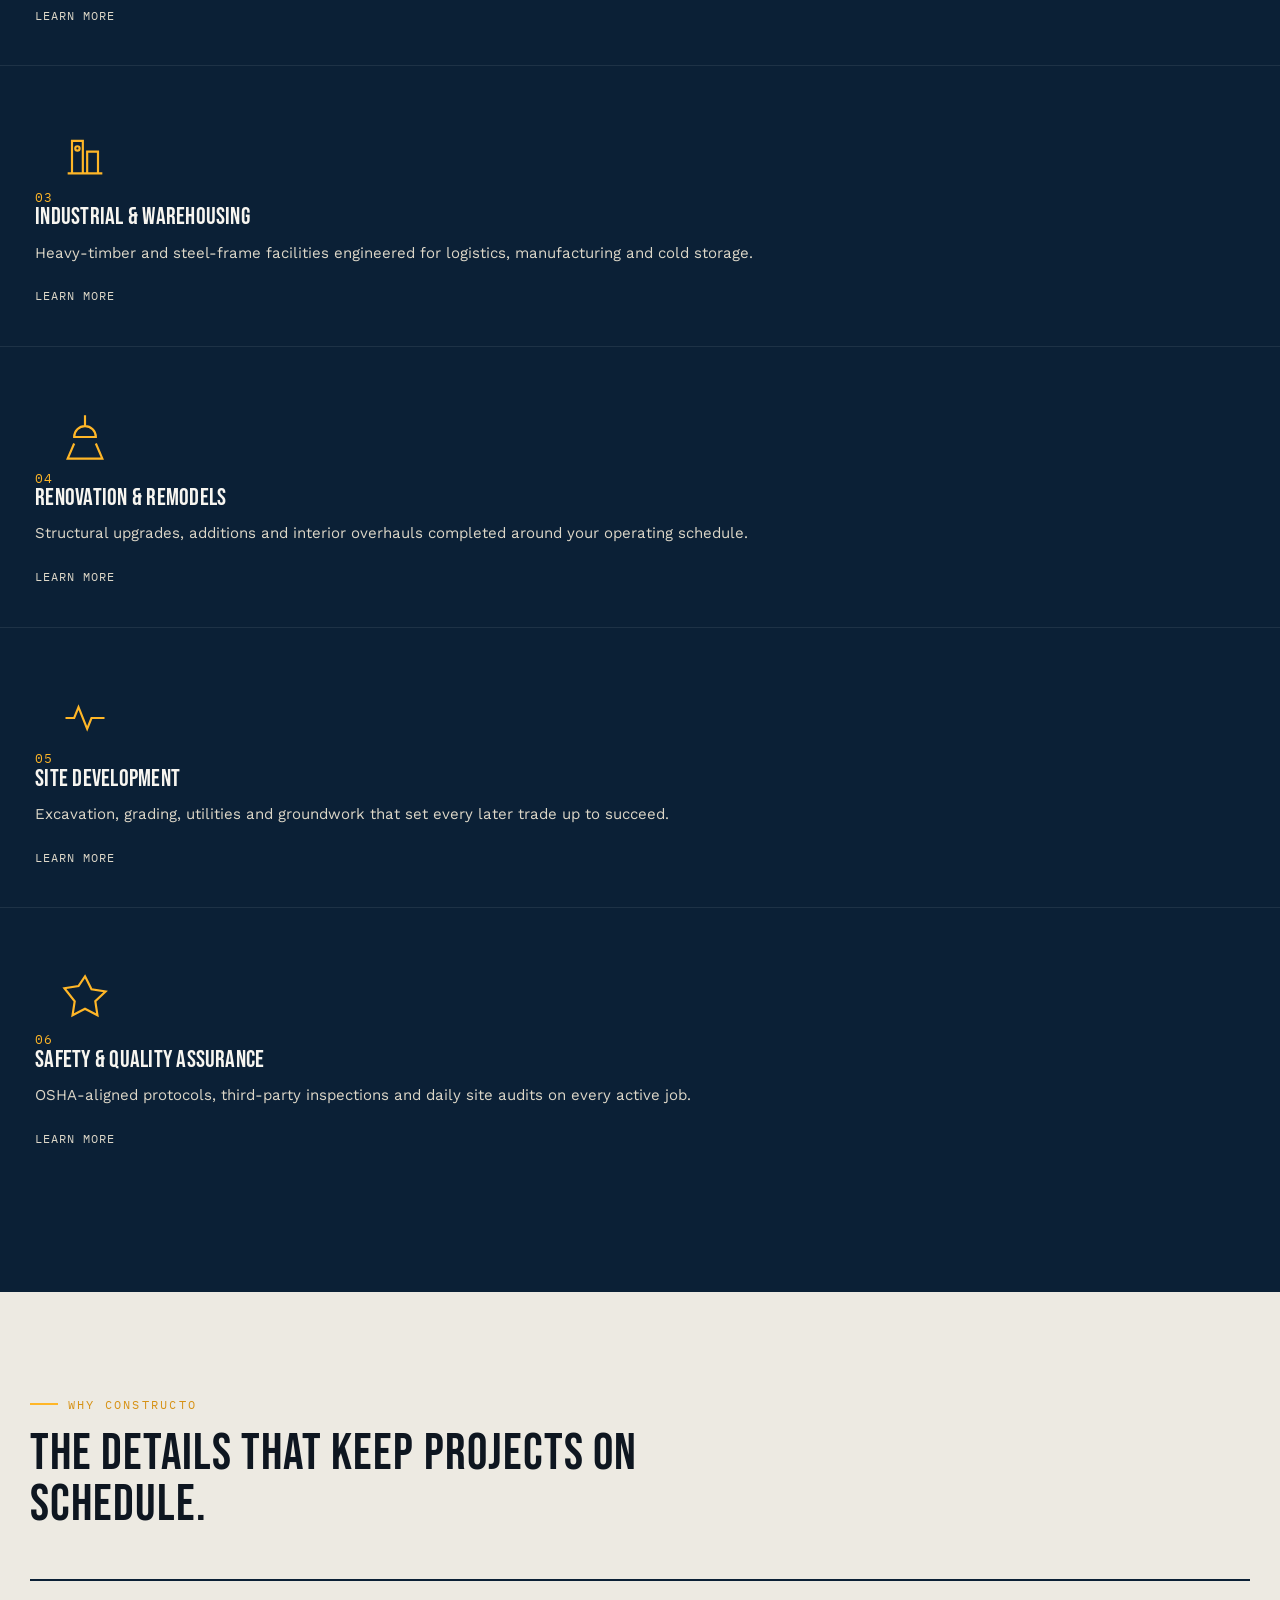
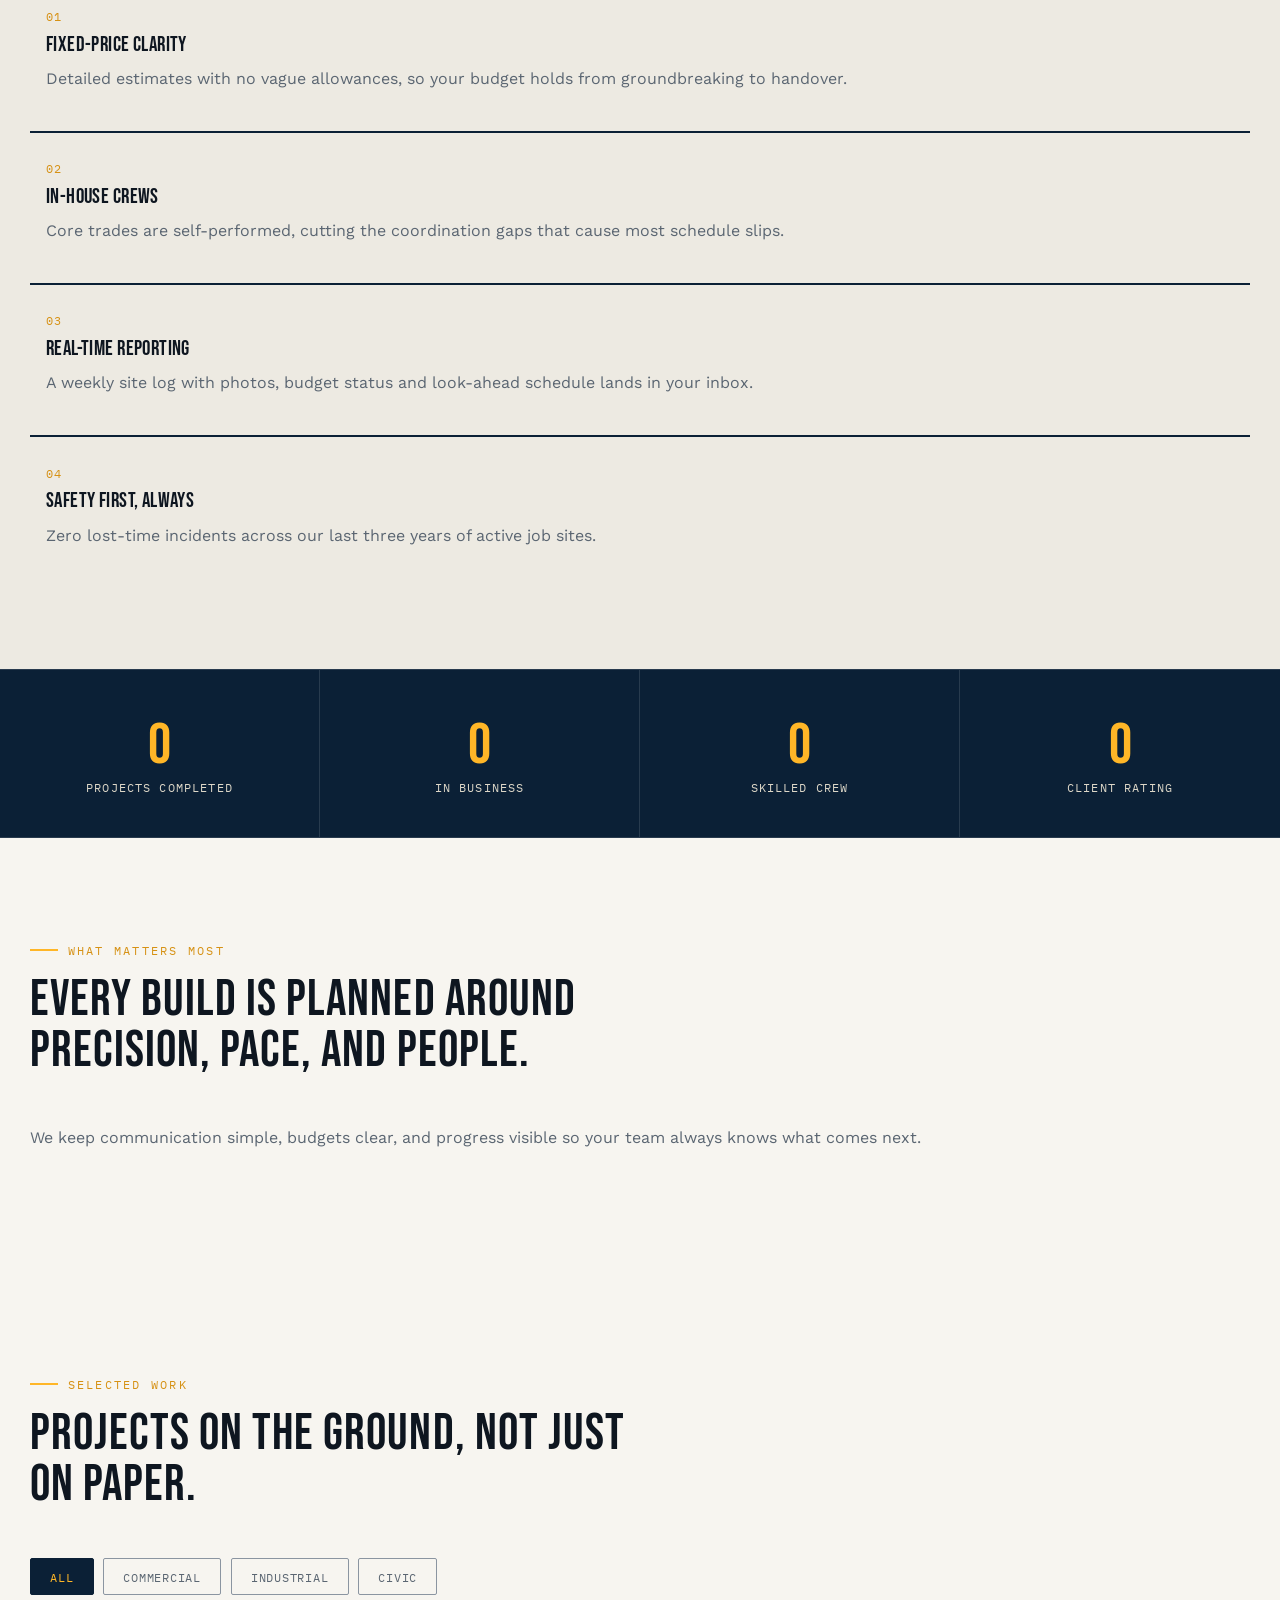
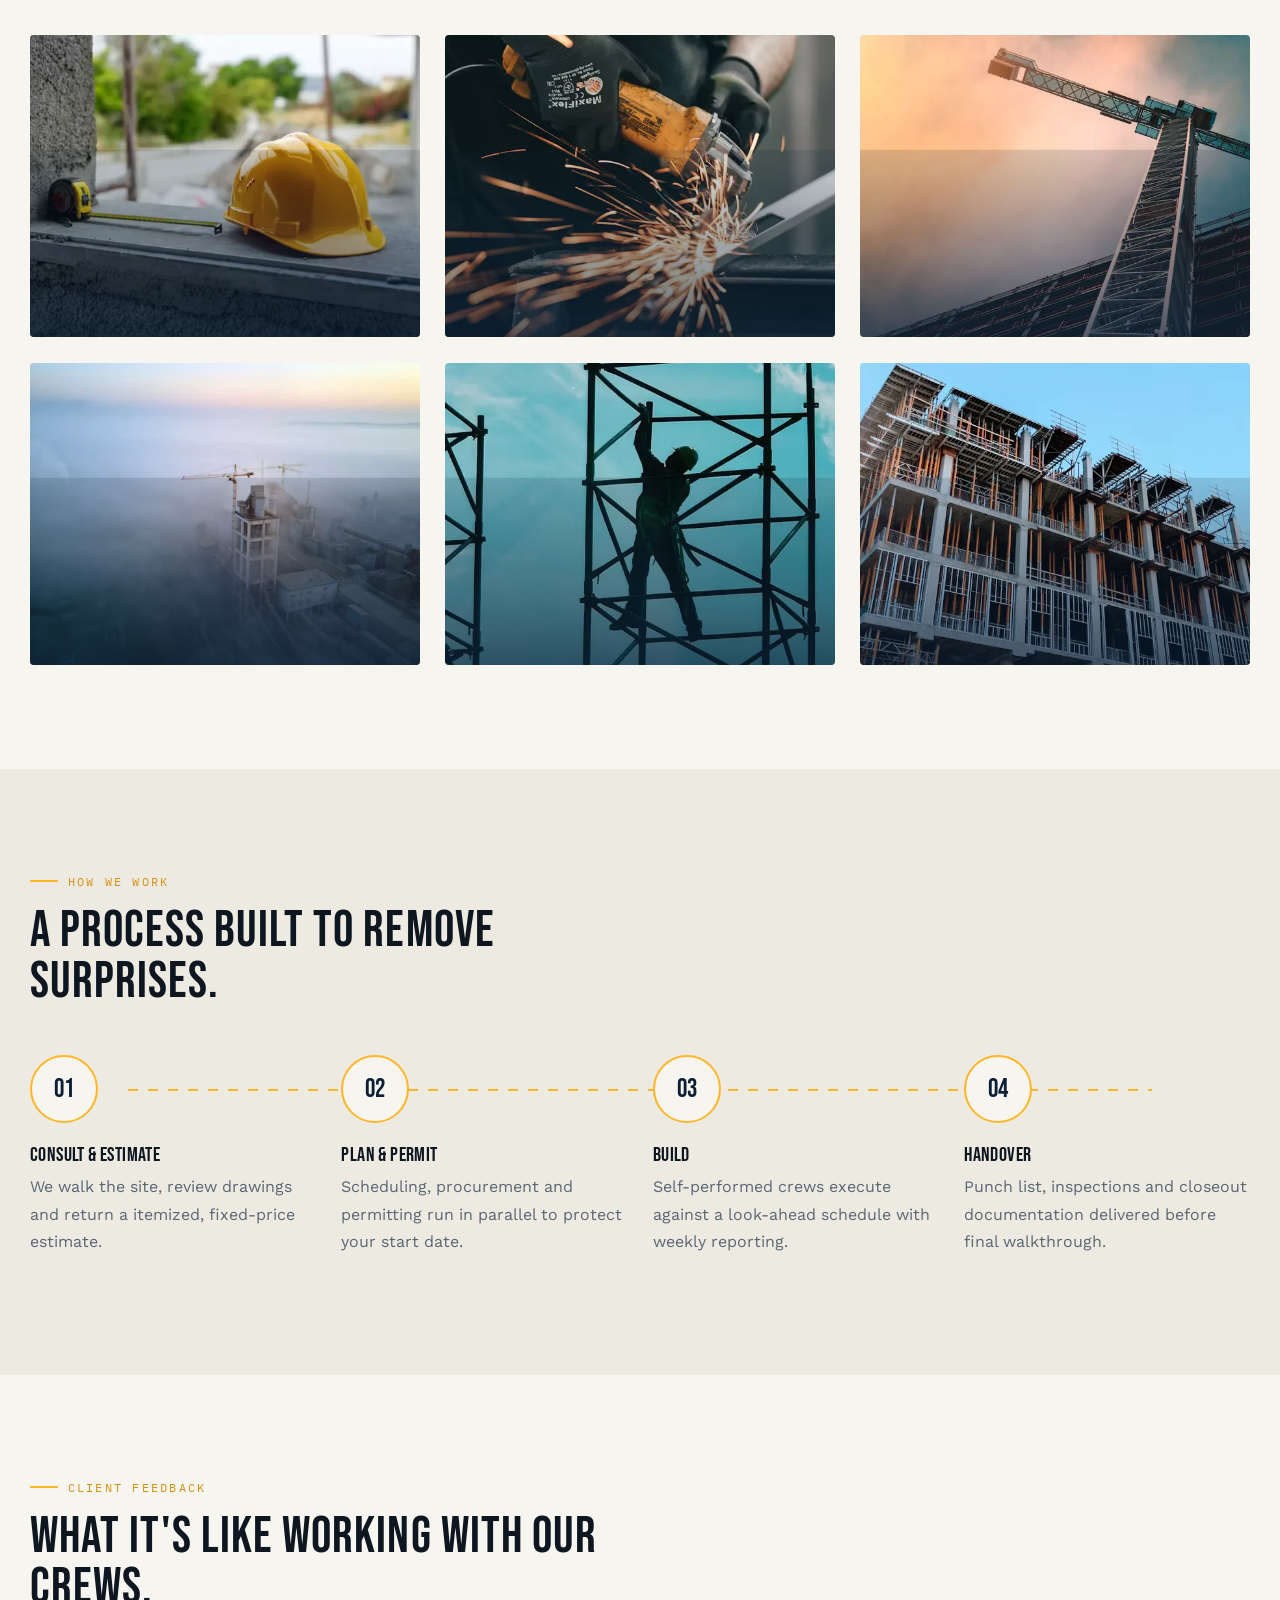
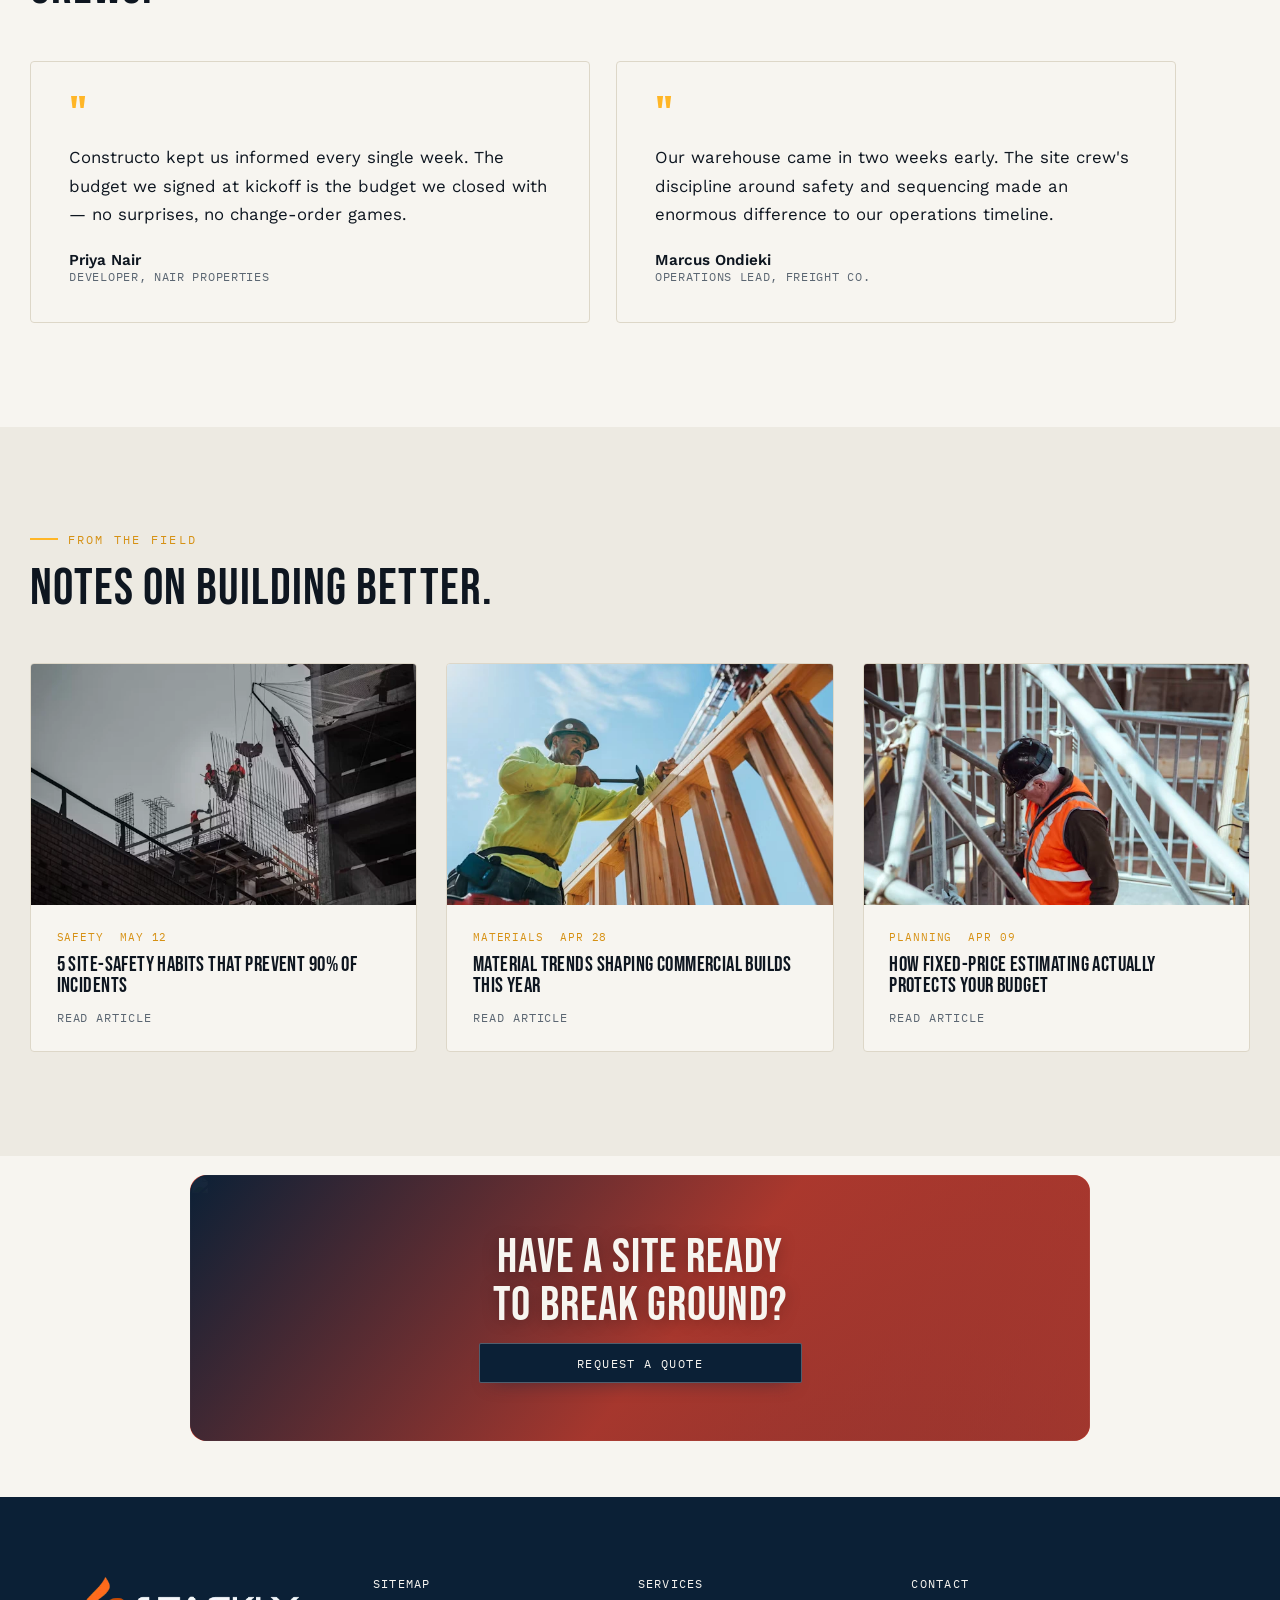
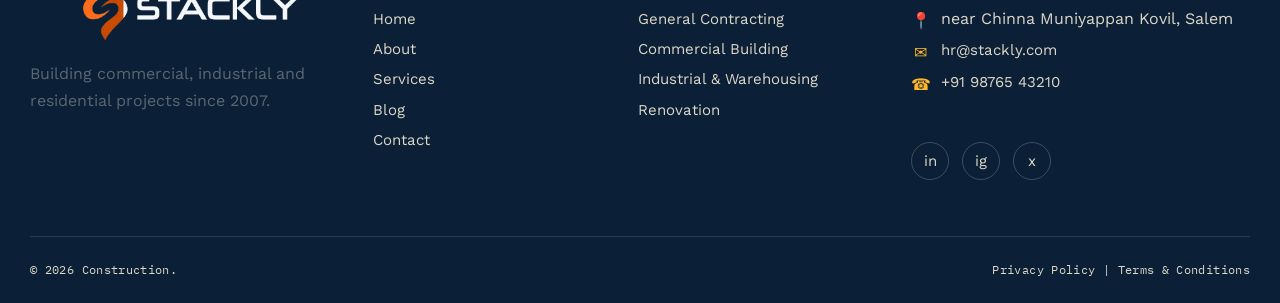
==== commit 717c7ab5: "bugs" ====
--- a/index.html
+++ b/index.html
@@ -421,7 +421,7 @@
   </div>
   <div class="container footer-bottom">
     <span>© 2026 Construction.</span>
-    <span><a href="404error.html">Privacy Policy</a></span>
+    <span><a href="404error.html">Privacy Policy</a> | <a href="404error.html">Terms &amp; Conditions</a></span>
   </div>
 </footer>
 
